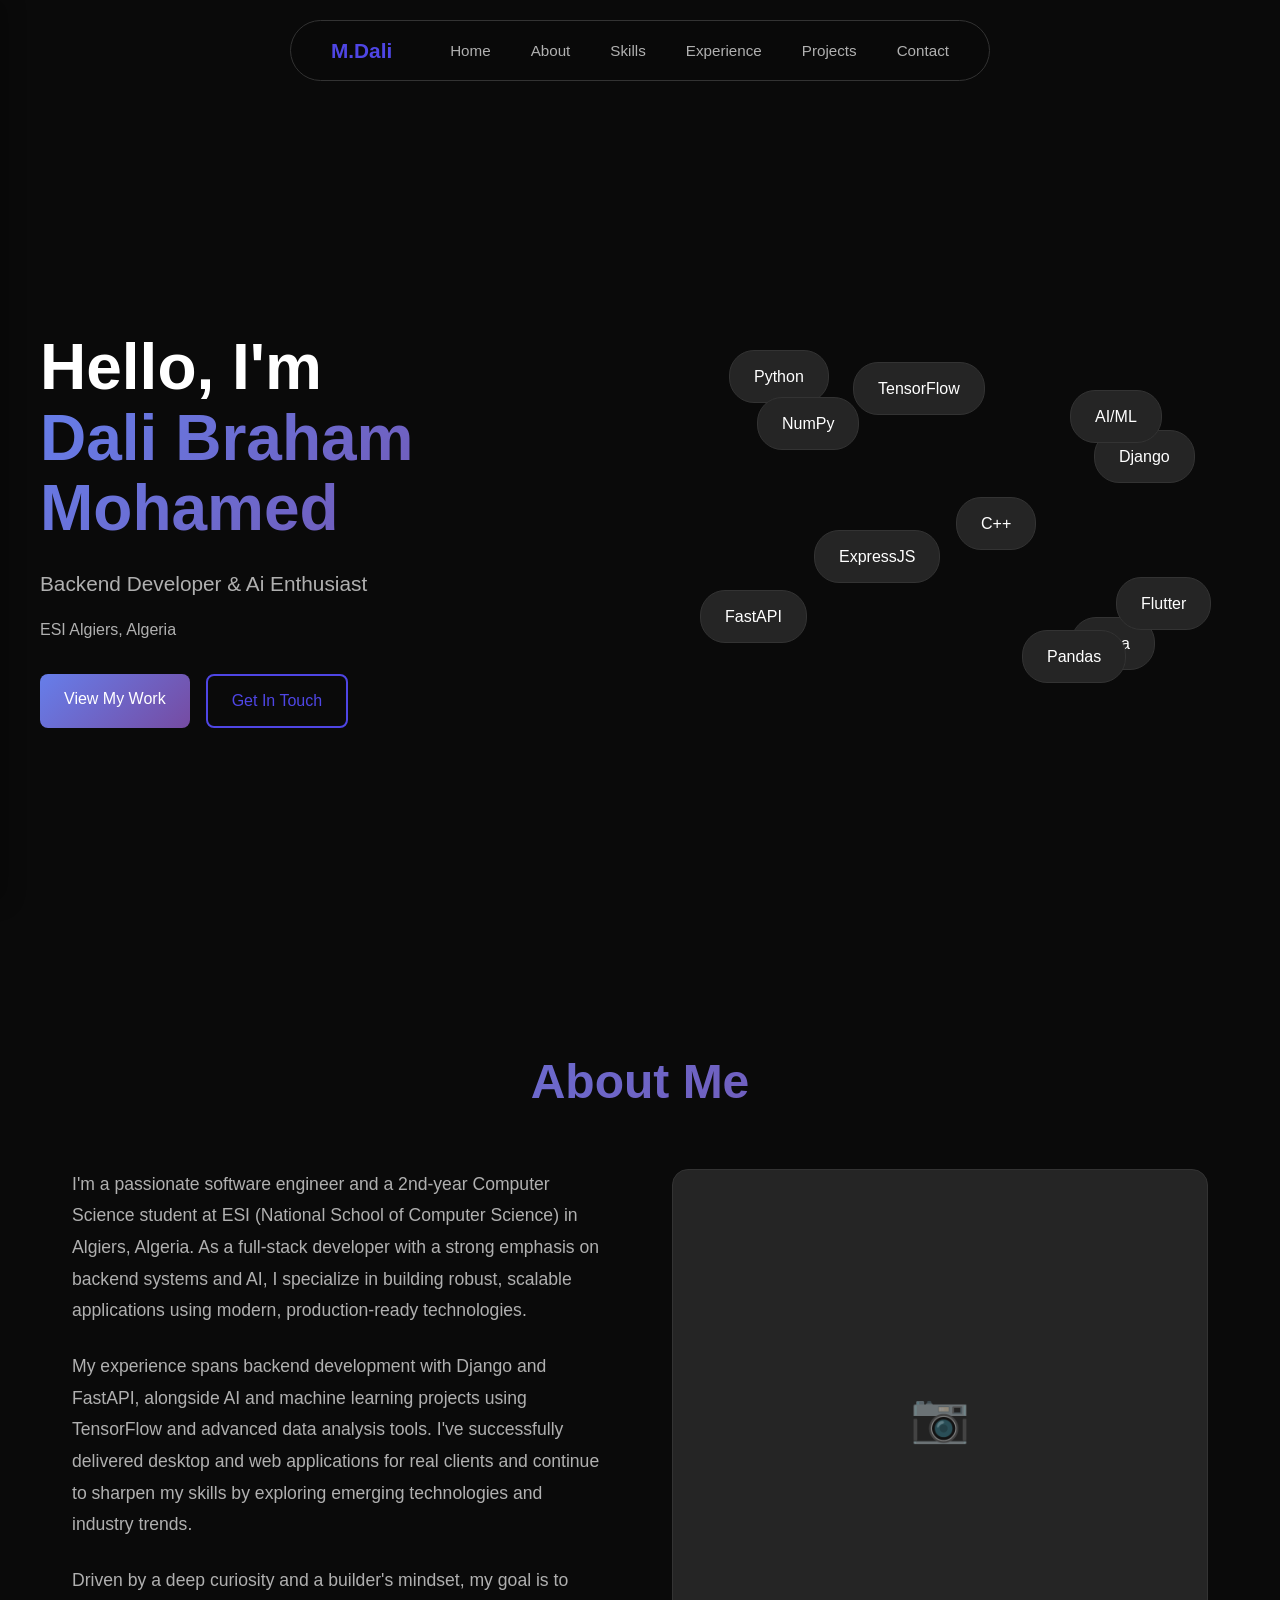
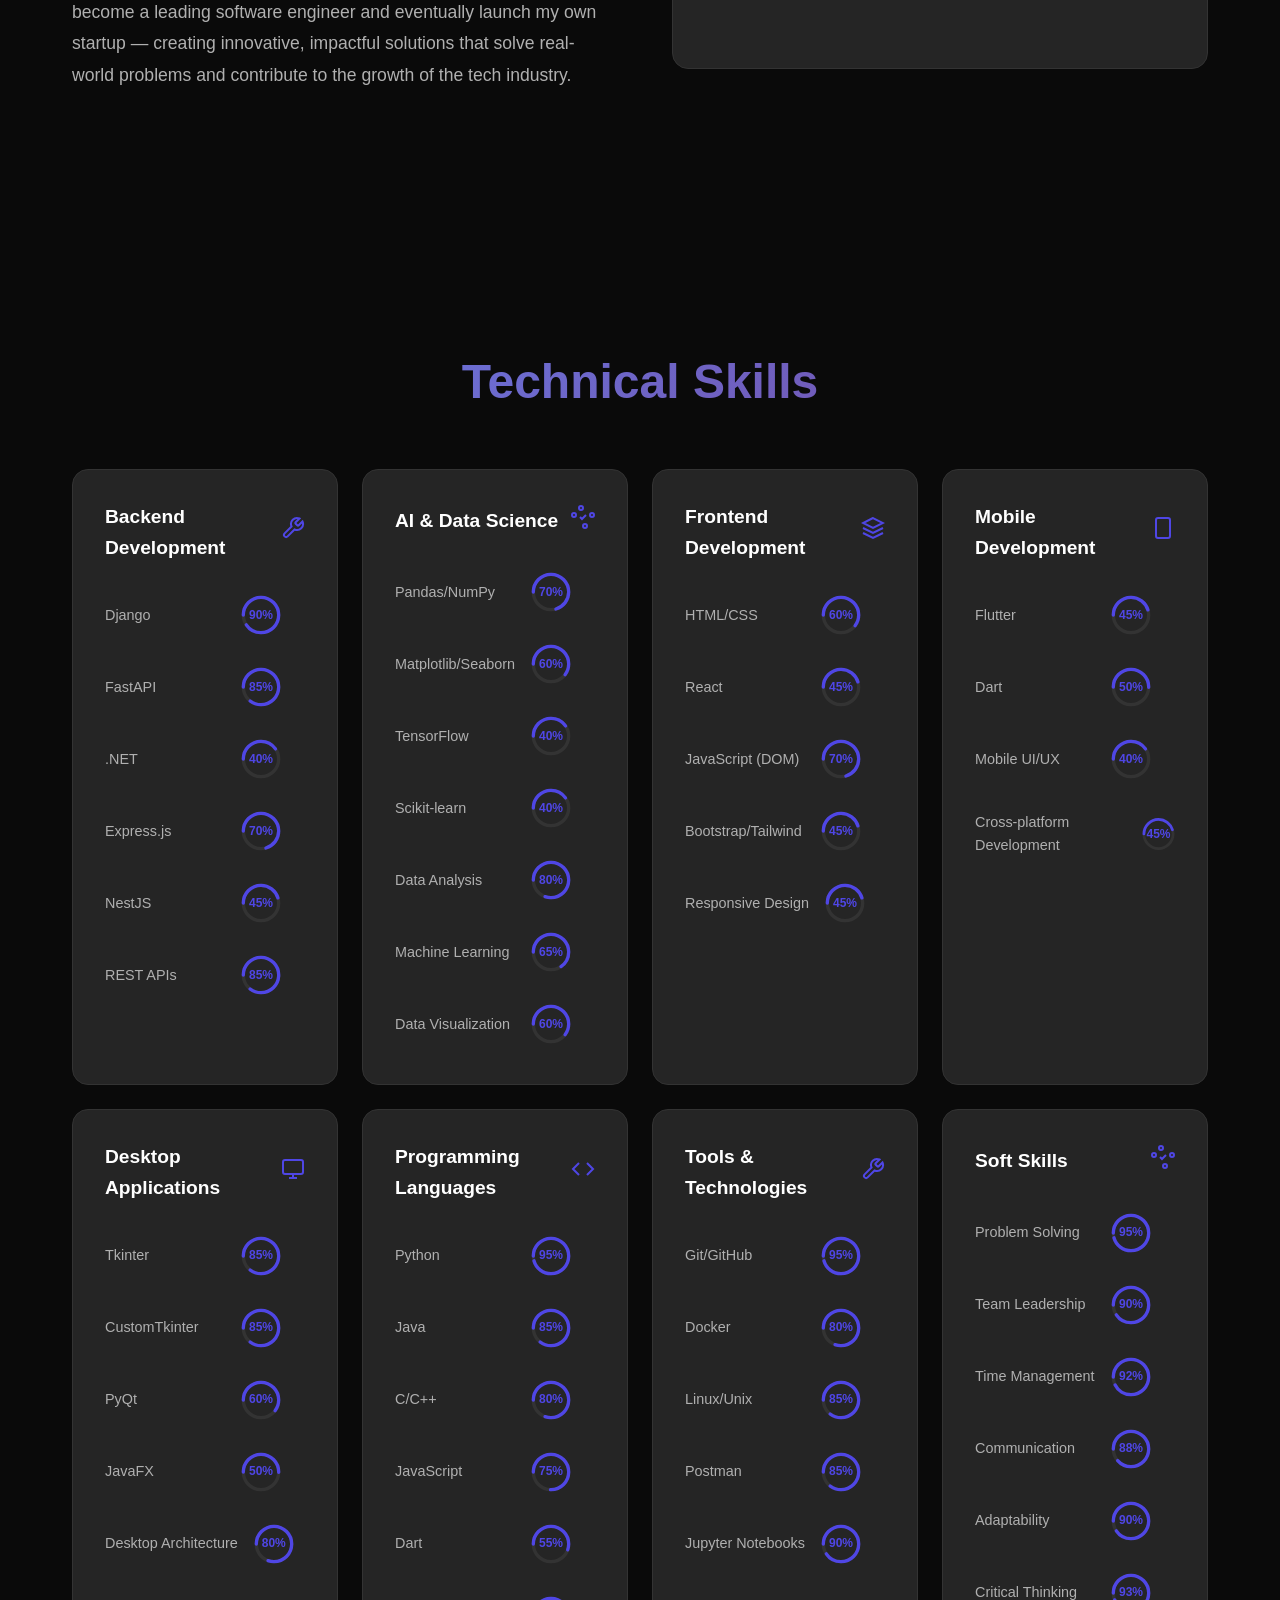
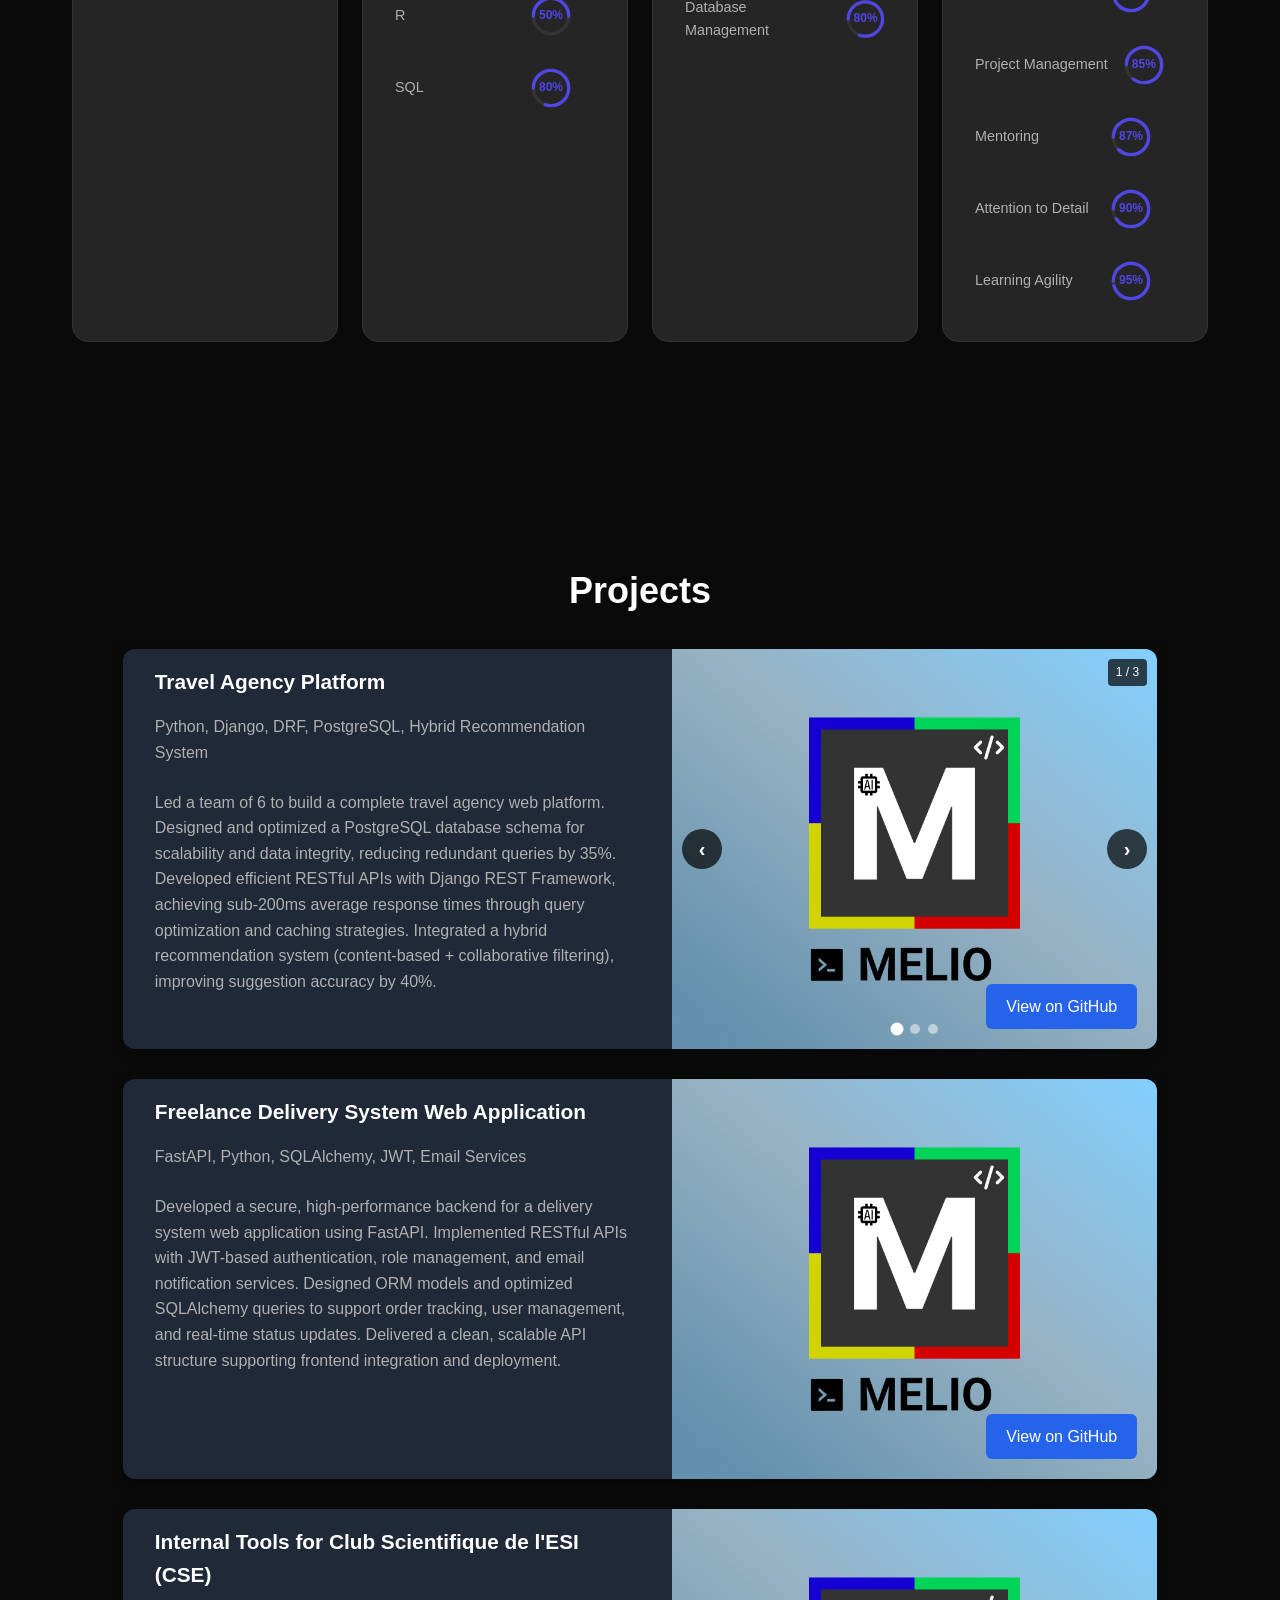
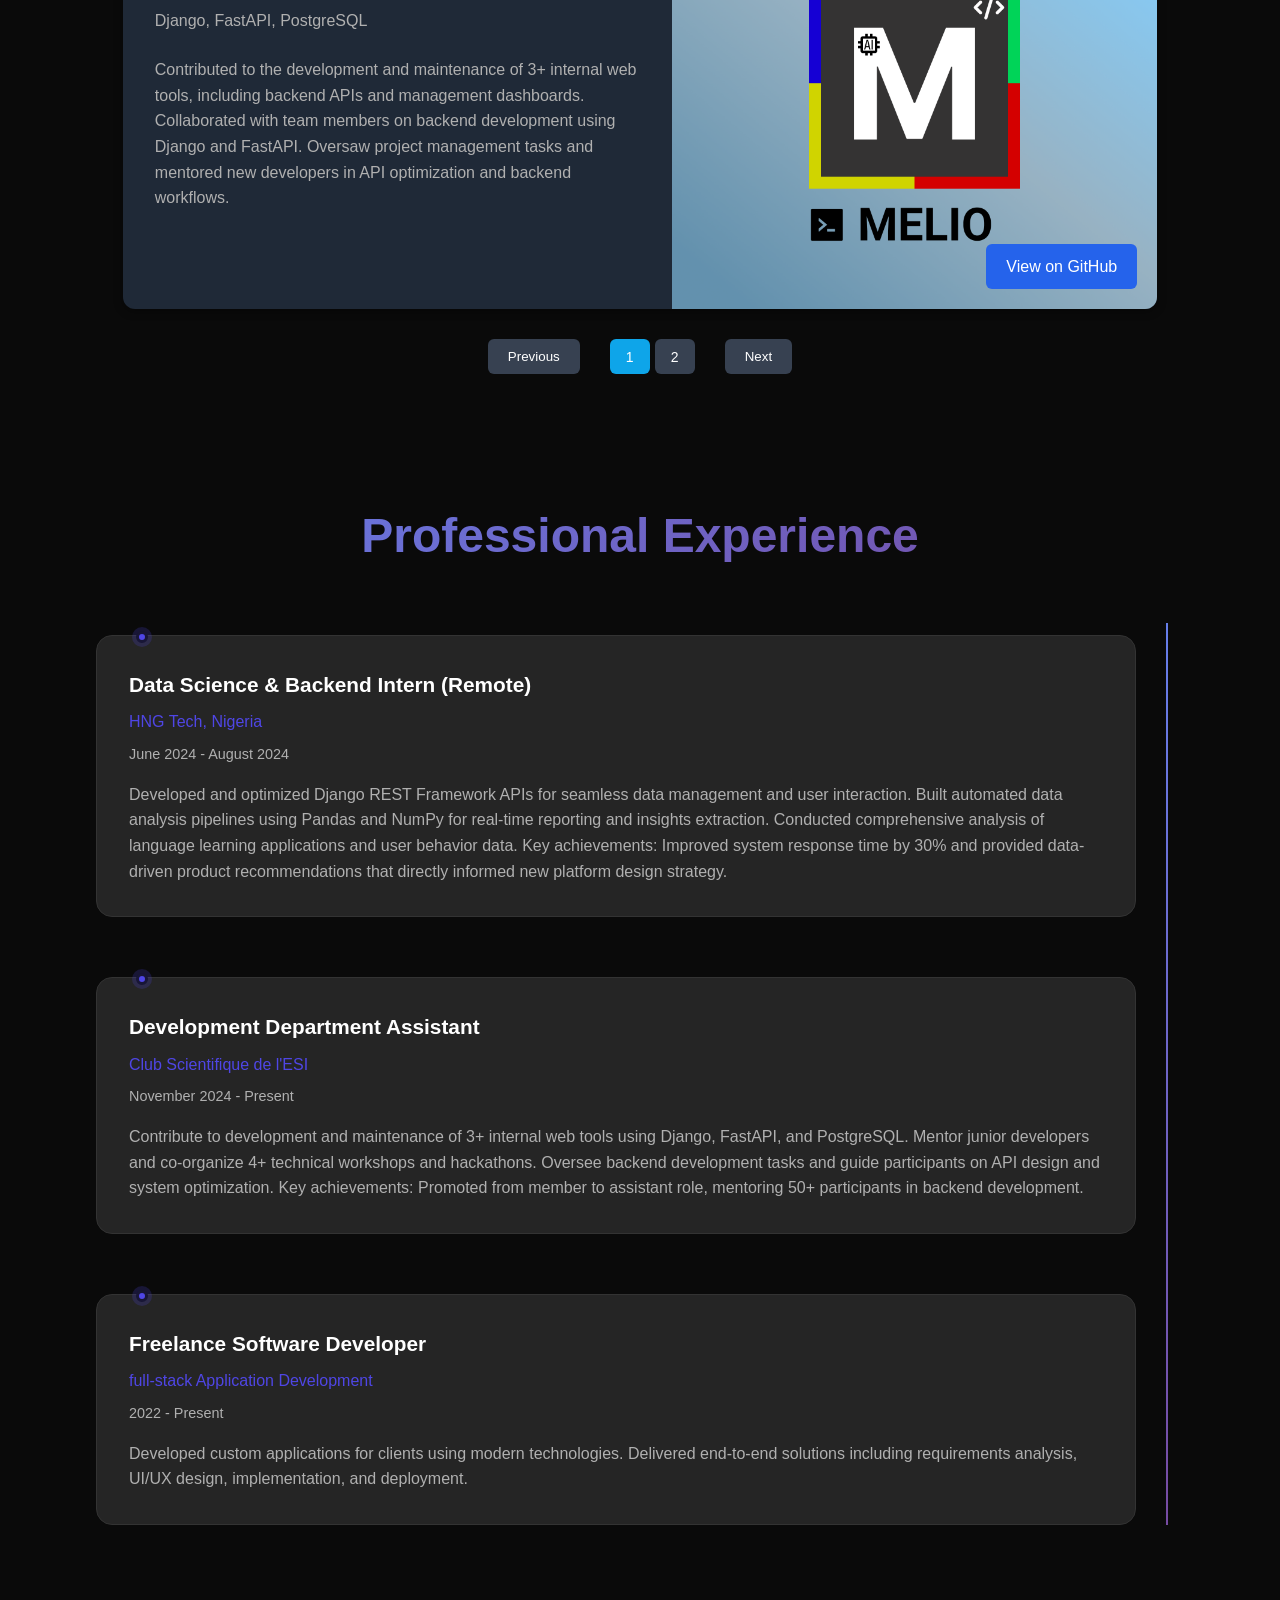
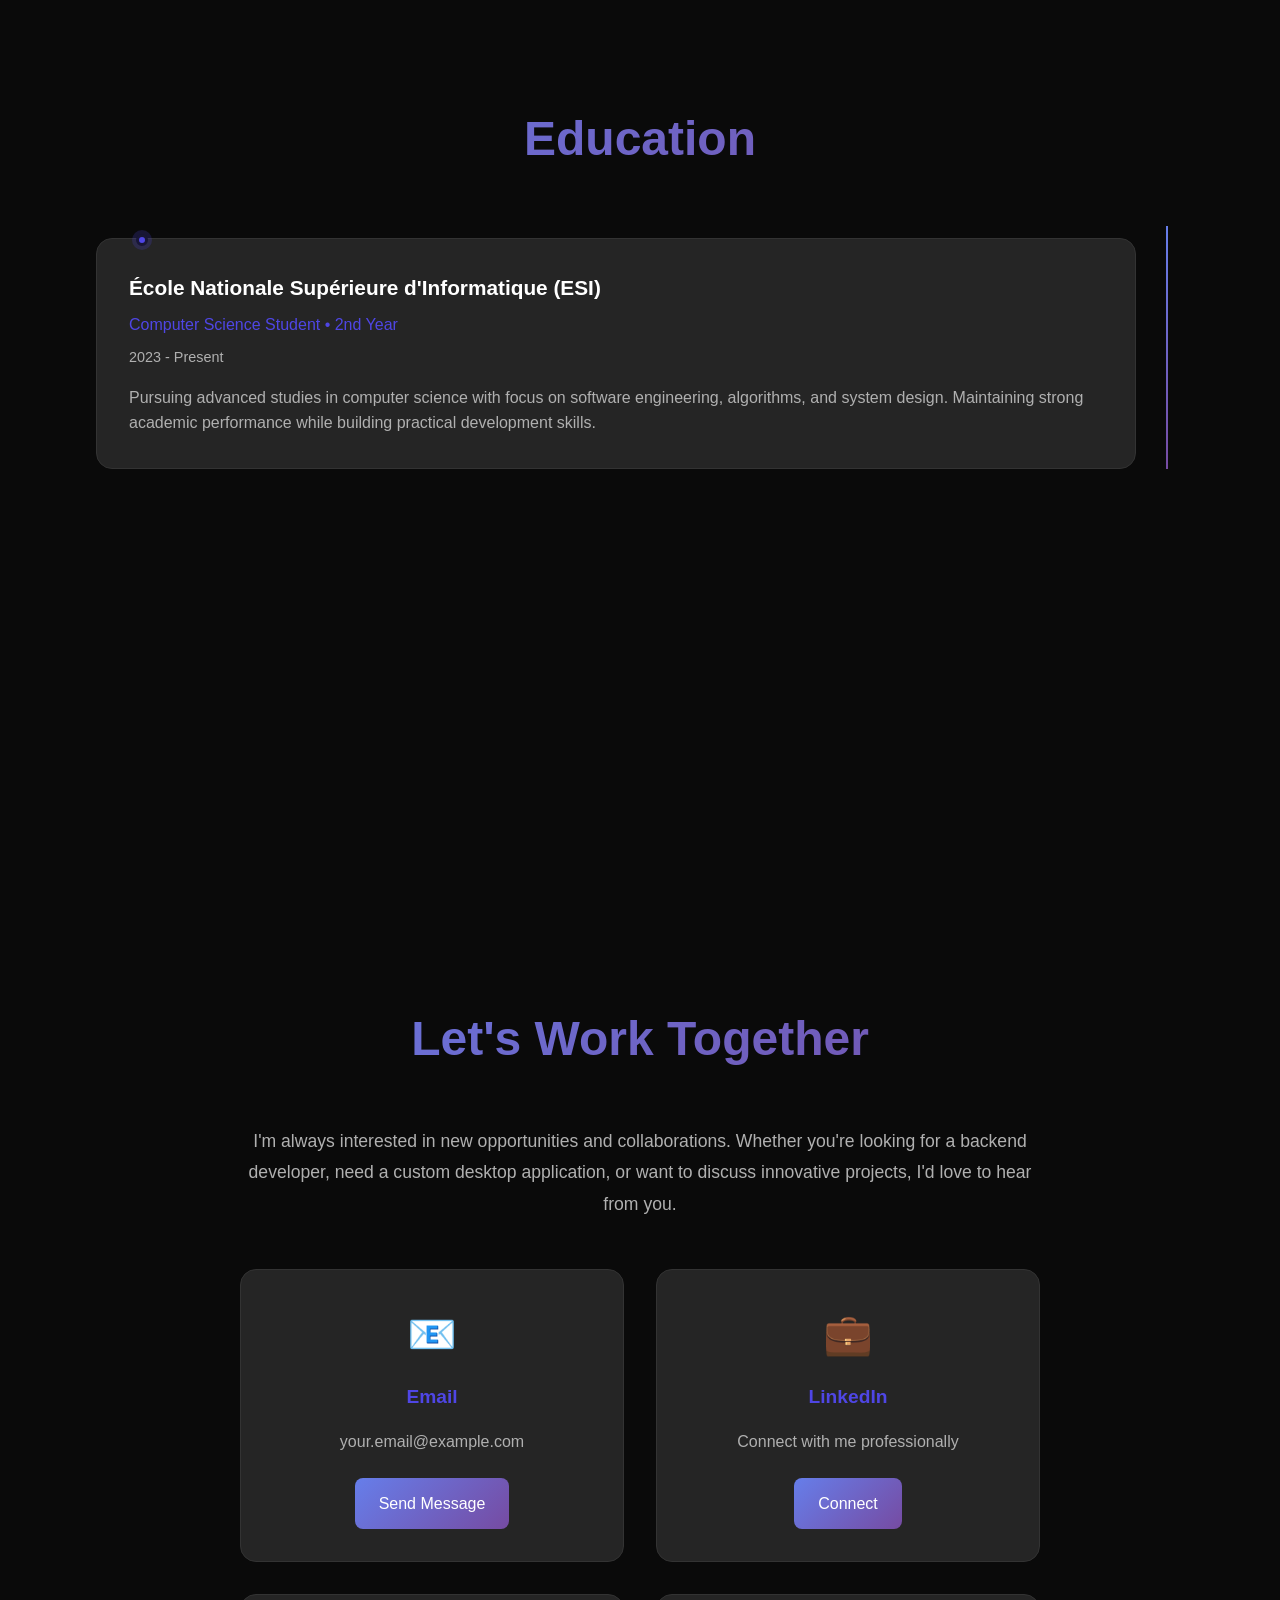
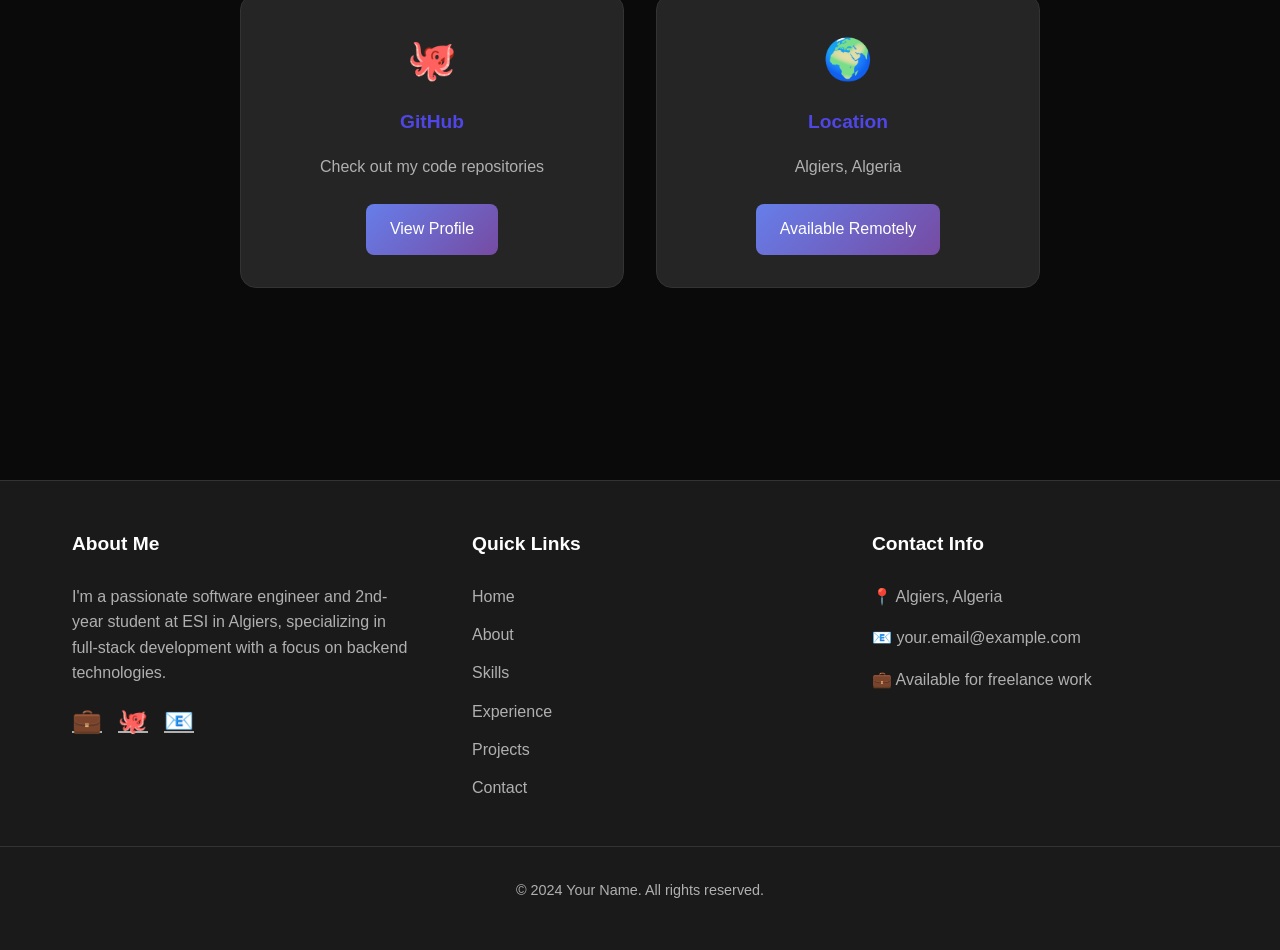
==== index.html @ 4b34293d "before final" ====
<!DOCTYPE html>
<html lang="en">
<head>
    <meta charset="UTF-8">
    <meta name="viewport" content="width=device-width, initial-scale=1.0">
    <title>Dali - Software Engineer</title>
    <link rel="stylesheet" href="styles.css">
</head>
<body>
    <!-- Sidebar -->
    <aside class="sidebar" id="sidebar">
        <div class="sidebar-content">
            <div class="sidebar-header">
                <div class="profile-img">
                    <div class="profile-placeholder">M.Dali</div>
                </div>
                <h3>Dali Braham Mohamed</h3>
                <p>Software Engineer</p>
            </div>
            
            <nav class="sidebar-nav">
                <a href="#hero" class="nav-item active" data-page="0">
                    <span class="nav-text">Home</span>
                </a>
                <a href="#about" class="nav-item" data-page="1">
                    <span class="nav-text">About</span>
                </a>
                <a href="#skills" class="nav-item" data-page="2">
                    <span class="nav-text">Skills</span>
                </a>
                <a href="#experience" class="nav-item" data-page="3">
                    <span class="nav-text">Experience</span>
                </a>
                <a href="#projects" class="nav-item" data-page="4">
                    <span class="nav-text">Projects</span>
                </a>
                <a href="#contact" class="nav-item" data-page="5">
                    <span class="nav-text">Contact</span>
                </a>
            </nav>

            <div class="sidebar-footer">
                <div class="social-links">
                    <a href="#" class="social-link">
                        <svg width="20" height="20" viewBox="0 0 24 24" fill="none" stroke="currentColor" stroke-width="2">
                            <path d="M16 8a6 6 0 0 1 6 6v7h-4v-7a2 2 0 0 0-2-2 2 2 0 0 0-2 2v7h-4v-7a6 6 0 0 1 6-6z"/>
                            <rect x="2" y="9" width="4" height="12"/>
                            <circle cx="4" cy="4" r="2"/>
                        </svg>
                    </a>
                    <a href="#" class="social-link">
                        <svg width="20" height="20" viewBox="0 0 24 24" fill="none" stroke="currentColor" stroke-width="2">
                            <path d="M9 19c-5 1.5-5-2.5-7-3m14 6v-3.87a3.37 3.37 0 0 0-.94-2.61c3.14-.35 6.44-1.54 6.44-7A5.44 5.44 0 0 0 20 4.77 5.07 5.07 0 0 0 19.91 1S18.73.65 16 2.48a13.38 13.38 0 0 0-7 0C6.27.65 5.09 1 5.09 1A5.07 5.07 0 0 0 5 4.77a5.44 5.44 0 0 0-1.5 3.78c0 5.42 3.3 6.61 6.44 7A3.37 3.37 0 0 0 9 18.13V22"/>
                        </svg>
                    </a>
                    <a href="#" class="social-link">
                        <svg width="20" height="20" viewBox="0 0 24 24" fill="none" stroke="currentColor" stroke-width="2">
                            <path d="M4 4h16c1.1 0 2 .9 2 2v12c0 1.1-.9 2-2 2H4c-1.1 0-2-.9-2-2V6c0-1.1.9-2 2-2z"/>
                            <polyline points="22,6 12,13 2,6"/>
                        </svg>
                    </a>
                </div>
            </div>
        </div>
    </aside>

    <!-- Top Navigation -->
    <header class="top-nav" id="topNav">
        <nav class="nav-container">
            <div class="nav-brand">
                <span class="brand-text">M.Dali</span>
            </div>
            <ul class="nav-links">
                <li><a href="#hero" data-page="0">Home</a></li>
                <li><a href="#about" data-page="1">About</a></li>
                <li><a href="#skills" data-page="2">Skills</a></li>
                <li><a href="#experience" data-page="3">Experience</a></li>
                <li><a href="#projects" data-page="4">Projects</a></li>
                <li><a href="#contact" data-page="5">Contact</a></li>
            </ul>
            <button class="sidebar-toggle" id="sidebarToggle">
                <span></span>
                <span></span>
                <span></span>
            </button>
        </nav>
    </header>

    <!-- Main Content -->
    <main class="main-content">
        <!-- Page 1: Hero -->
        <section id="hero" class="page active-page">
            <div class="hero-content">
                <div class="hero-text">
                    <h1 class="hero-title">
                        <span class="title-line">Hello, I'm</span>
                        <span class="title-line accent-text">Dali Braham Mohamed</span>
                    </h1>
                    <p class="hero-subtitle">Backend Developer & Ai Enthusiast</p>
                    <p class="hero-location">ESI Algiers, Algeria</p>
                    <div class="hero-buttons">
                        <a href="#projects" class="btn btn-primary" data-page="4">View My Work</a>
                        <a href="#contact" class="btn btn-outline" data-page="5">Get In Touch</a>
                    </div>
                </div>
                <div class="hero-visual">
                    <div class="floating-elements">
                        <div class="floating-element" style="--delay: 0s;">Python</div>
                        <div class="floating-element" style="--delay: 0.5s;">Django</div>
                        <div class="floating-element" style="--delay: 1s;">FastAPI</div>
                        <div class="floating-element" style="--delay: 1.5s;">AI/ML</div>
                        <div class="floating-element" style="--delay: 2s;">Java</div>
                        <div class="floating-element" style="--delay: 2.5s;">C++</div>
                        <div class="floating-element" style="--delay: 3s;">ExpressJS</div>
                        <div class="floating-element" style="--delay: 3.5s;">Pandas</div>
                        <div class="floating-element" style="--delay: 4s;">NumPy</div>
                        <div class="floating-element" style="--delay: 4.5s;">TensorFlow</div>
                        <div class="floating-element" style="--delay: 5s;">Flutter</div>
                        
                    </div>
                </div>
            </div>
        </section>

        <!-- Page 2: About -->
        <section id="about" class="page">
            <div class="page-content">
                <h2 class="page-title">About Me</h2>
                <div class="about-grid">
                    <div class="about-content">
                    <div class="about-text">
                            <p>I'm a passionate software engineer and a 2nd-year Computer Science student at ESI (National School of Computer Science) in Algiers, Algeria. As a full-stack developer with a strong emphasis on backend systems and AI, I specialize in building robust, scalable applications using modern, production-ready technologies.</p>
                            
                            <p>My experience spans backend development with Django and FastAPI, alongside AI and machine learning projects using TensorFlow and advanced data analysis tools. I've successfully delivered desktop and web applications for real clients and continue to sharpen my skills by exploring emerging technologies and industry trends.</p>
                            
                            <p>Driven by a deep curiosity and a builder's mindset, my goal is to become a leading software engineer and eventually launch my own startup — creating innovative, impactful solutions that solve real-world problems and contribute to the growth of the tech industry.</p>
                        </div>
                    </div>
                    
                    <div class="about-photo">
                        <!-- Photo will be added here -->
                    </div>
                </div>
            </div>
        </section>

        <!-- Page 3: Skills -->
        <section id="skills" class="page">
            <div class="page-content">
                <h2 class="page-title">Technical Skills</h2>
                <div class="skills-grid">
                    <!-- Backend Development -->
                    <div class="skill-card">
                        <div class="skill-card-header">
                            <h3>Backend Development</h3>
                            <div class="skill-icon">
                                <svg width="24" height="24" viewBox="0 0 24 24" fill="none" stroke="currentColor" stroke-width="2">
                                    <path d="M14.7 6.3a1 1 0 0 0 0 1.4l1.6 1.6a1 1 0 0 0 1.4 0l3.77-3.77a6 6 0 0 1-7.94 7.94l-6.91 6.91a2.12 2.12 0 0 1-3-3l6.91-6.91a6 6 0 0 1 7.94-7.94l-3.76 3.76z"/>
                                </svg>
                            </div>
                        </div>
                        <div class="skill-items">
                            <div class="skill-item">
                                <span class="skill-name">Django</span>
                                <div class="skill-circle">
                                    <svg class="skill-circle-svg" viewBox="0 0 36 36">
                                        <path class="skill-circle-bg" d="M18 2.0845 a 15.9155 15.9155 0 0 1 0 31.831 a 15.9155 15.9155 0 0 1 0 -31.831"/>
                                        <path class="skill-circle-progress" stroke-dasharray="90, 100" d="M18 2.0845 a 15.9155 15.9155 0 0 1 0 31.831 a 15.9155 15.9155 0 0 1 0 -31.831"/>
                                    </svg>
                                    <span class="skill-percentage">90%</span>
                                </div>
                            </div>
                            <div class="skill-item">
                                <span class="skill-name">FastAPI</span>
                                <div class="skill-circle">
                                    <svg class="skill-circle-svg" viewBox="0 0 36 36">
                                        <path class="skill-circle-bg" d="M18 2.0845 a 15.9155 15.9155 0 0 1 0 31.831 a 15.9155 15.9155 0 0 1 0 -31.831"/>
                                        <path class="skill-circle-progress" stroke-dasharray="85, 100" d="M18 2.0845 a 15.9155 15.9155 0 0 1 0 31.831 a 15.9155 15.9155 0 0 1 0 -31.831"/>
                                    </svg>
                                    <span class="skill-percentage">85%</span>
                                </div>
                            </div>
                            <div class="skill-item">
                                <span class="skill-name">.NET</span>
                                <div class="skill-circle">
                                    <svg class="skill-circle-svg" viewBox="0 0 36 36">
                                        <path class="skill-circle-bg" d="M18 2.0845 a 15.9155 15.9155 0 0 1 0 31.831 a 15.9155 15.9155 0 0 1 0 -31.831"/>
                                        <path class="skill-circle-progress" stroke-dasharray="40, 100" d="M18 2.0845 a 15.9155 15.9155 0 0 1 0 31.831 a 15.9155 15.9155 0 0 1 0 -31.831"/>
                                    </svg>
                                    <span class="skill-percentage">40%</span>
                                </div>
                            </div>
                            <div class="skill-item">
                                <span class="skill-name">Express.js</span>
                                <div class="skill-circle">
                                    <svg class="skill-circle-svg" viewBox="0 0 36 36">
                                        <path class="skill-circle-bg" d="M18 2.0845 a 15.9155 15.9155 0 0 1 0 31.831 a 15.9155 15.9155 0 0 1 0 -31.831"/>
                                        <path class="skill-circle-progress" stroke-dasharray="70, 100" d="M18 2.0845 a 15.9155 15.9155 0 0 1 0 31.831 a 15.9155 15.9155 0 0 1 0 -31.831"/>
                                    </svg>
                                    <span class="skill-percentage">70%</span>
                                </div>
                            </div>
                            <div class="skill-item">
                                <span class="skill-name">NestJS</span>
                                <div class="skill-circle">
                                    <svg class="skill-circle-svg" viewBox="0 0 36 36">
                                        <path class="skill-circle-bg" d="M18 2.0845 a 15.9155 15.9155 0 0 1 0 31.831 a 15.9155 15.9155 0 0 1 0 -31.831"/>
                                        <path class="skill-circle-progress" stroke-dasharray="45, 100" d="M18 2.0845 a 15.9155 15.9155 0 0 1 0 31.831 a 15.9155 15.9155 0 0 1 0 -31.831"/>
                                    </svg>
                                    <span class="skill-percentage">45%</span>
                                </div>
                            </div>
                            <div class="skill-item">
                                <span class="skill-name">REST APIs</span>
                                <div class="skill-circle">
                                    <svg class="skill-circle-svg" viewBox="0 0 36 36">
                                        <path class="skill-circle-bg" d="M18 2.0845 a 15.9155 15.9155 0 0 1 0 31.831 a 15.9155 15.9155 0 0 1 0 -31.831"/>
                                        <path class="skill-circle-progress" stroke-dasharray="85, 100" d="M18 2.0845 a 15.9155 15.9155 0 0 1 0 31.831 a 15.9155 15.9155 0 0 1 0 -31.831"/>
                                    </svg>
                                    <span class="skill-percentage">85%</span>
                                </div>
                            </div>
                        </div>
                    </div>

                    <!-- AI & Data Science -->
                    <div class="skill-card">
                        <div class="skill-card-header">
                            <h3>AI & Data Science</h3>
                            <div class="skill-icon">
                                <svg width="24" height="24" viewBox="0 0 24 24" fill="none" stroke="currentColor" stroke-width="2">
                                    <path d="M9 12l2 2 4-4"/>
                                    <path d="M21 12c-1 0-2-1-2-2s1-2 2-2 2 1 2 2-1 2-2 2z"/>
                                    <path d="M3 12c1 0 2-1 2-2s-1-2-2-2-2 1-2 2 1 2 2 2z"/>
                                    <path d="M12 3c0 1-1 2-2 2s-2-1-2-2 1-2 2-2 2 1 2 2z"/>
                                    <path d="M12 21c0-1 1-2 2-2s2 1 2 2-1 2-2 2-2-1-2-2z"/>
                                </svg>
                            </div>
                        </div>
                        <div class="skill-items">
                            <div class="skill-item">
                                <span class="skill-name">Pandas/NumPy</span>
                                <div class="skill-circle">
                                    <svg class="skill-circle-svg" viewBox="0 0 36 36">
                                        <path class="skill-circle-bg" d="M18 2.0845 a 15.9155 15.9155 0 0 1 0 31.831 a 15.9155 15.9155 0 0 1 0 -31.831"/>
                                        <path class="skill-circle-progress" stroke-dasharray="70, 100" d="M18 2.0845 a 15.9155 15.9155 0 0 1 0 31.831 a 15.9155 15.9155 0 0 1 0 -31.831"/>
                                    </svg>
                                    <span class="skill-percentage">70%</span>
                                </div>
                            </div>
                            <div class="skill-item">
                                <span class="skill-name">Matplotlib/Seaborn</span>
                                <div class="skill-circle">
                                    <svg class="skill-circle-svg" viewBox="0 0 36 36">
                                        <path class="skill-circle-bg" d="M18 2.0845 a 15.9155 15.9155 0 0 1 0 31.831 a 15.9155 15.9155 0 0 1 0 -31.831"/>
                                        <path class="skill-circle-progress" stroke-dasharray="60, 100" d="M18 2.0845 a 15.9155 15.9155 0 0 1 0 31.831 a 15.9155 15.9155 0 0 1 0 -31.831"/>
                                    </svg>
                                    <span class="skill-percentage">60%</span>
                                </div>
                            </div>
                            <div class="skill-item">
                                <span class="skill-name">TensorFlow</span>
                                <div class="skill-circle">
                                    <svg class="skill-circle-svg" viewBox="0 0 36 36">
                                        <path class="skill-circle-bg" d="M18 2.0845 a 15.9155 15.9155 0 0 1 0 31.831 a 15.9155 15.9155 0 0 1 0 -31.831"/>
                                        <path class="skill-circle-progress" stroke-dasharray="40, 100" d="M18 2.0845 a 15.9155 15.9155 0 0 1 0 31.831 a 15.9155 15.9155 0 0 1 0 -31.831"/>
                                    </svg>
                                    <span class="skill-percentage">40%</span>
                                </div>
                            </div>
                            <div class="skill-item">
                                <span class="skill-name">Scikit-learn</span>
                                <div class="skill-circle">
                                    <svg class="skill-circle-svg" viewBox="0 0 36 36">
                                        <path class="skill-circle-bg" d="M18 2.0845 a 15.9155 15.9155 0 0 1 0 31.831 a 15.9155 15.9155 0 0 1 0 -31.831"/>
                                        <path class="skill-circle-progress" stroke-dasharray="40, 100" d="M18 2.0845 a 15.9155 15.9155 0 0 1 0 31.831 a 15.9155 15.9155 0 0 1 0 -31.831"/>
                                    </svg>
                                    <span class="skill-percentage">40%</span>
                                </div>
                            </div>
                            <div class="skill-item">
                                <span class="skill-name">Data Analysis</span>
                                <div class="skill-circle">
                                    <svg class="skill-circle-svg" viewBox="0 0 36 36">
                                        <path class="skill-circle-bg" d="M18 2.0845 a 15.9155 15.9155 0 0 1 0 31.831 a 15.9155 15.9155 0 0 1 0 -31.831"/>
                                        <path class="skill-circle-progress" stroke-dasharray="80, 100" d="M18 2.0845 a 15.9155 15.9155 0 0 1 0 31.831 a 15.9155 15.9155 0 0 1 0 -31.831"/>
                                    </svg>
                                    <span class="skill-percentage">80%</span>
                                </div>
                            </div>
                            <div class="skill-item">
                                <span class="skill-name">Machine Learning</span>
                                <div class="skill-circle">
                                    <svg class="skill-circle-svg" viewBox="0 0 36 36">
                                        <path class="skill-circle-bg" d="M18 2.0845 a 15.9155 15.9155 0 0 1 0 31.831 a 15.9155 15.9155 0 0 1 0 -31.831"/>
                                        <path class="skill-circle-progress" stroke-dasharray="65, 100" d="M18 2.0845 a 15.9155 15.9155 0 0 1 0 31.831 a 15.9155 15.9155 0 0 1 0 -31.831"/>
                                    </svg>
                                    <span class="skill-percentage">65%</span>
                                </div>
                            </div>
                            <div class="skill-item">
                                <span class="skill-name">Data Visualization</span>
                                <div class="skill-circle">
                                    <svg class="skill-circle-svg" viewBox="0 0 36 36">
                                        <path class="skill-circle-bg" d="M18 2.0845 a 15.9155 15.9155 0 0 1 0 31.831 a 15.9155 15.9155 0 0 1 0 -31.831"/>
                                        <path class="skill-circle-progress" stroke-dasharray="60, 100" d="M18 2.0845 a 15.9155 15.9155 0 0 1 0 31.831 a 15.9155 15.9155 0 0 1 0 -31.831"/>
                                    </svg>
                                    <span class="skill-percentage">60%</span>
                                </div>
                            </div>
                        </div>
                    </div>
                    
                    <!-- Frontend Development -->
                    <div class="skill-card">
                        <div class="skill-card-header">
                            <h3>Frontend Development</h3>
                            <div class="skill-icon">
                                <svg width="24" height="24" viewBox="0 0 24 24" fill="none" stroke="currentColor" stroke-width="2">
                                    <path d="M12 2L2 7l10 5 10-5-10-5zM2 17l10 5 10-5M2 12l10 5 10-5"/>
                                </svg>
                            </div>
                        </div>
                        <div class="skill-items">
                            <div class="skill-item">
                                <span class="skill-name">HTML/CSS</span>
                                <div class="skill-circle">
                                    <svg class="skill-circle-svg" viewBox="0 0 36 36">
                                        <path class="skill-circle-bg" d="M18 2.0845 a 15.9155 15.9155 0 0 1 0 31.831 a 15.9155 15.9155 0 0 1 0 -31.831"/>
                                        <path class="skill-circle-progress" stroke-dasharray="60, 100" d="M18 2.0845 a 15.9155 15.9155 0 0 1 0 31.831 a 15.9155 15.9155 0 0 1 0 -31.831"/>
                                    </svg>
                                    <span class="skill-percentage">60%</span>
                                </div>
                            </div>
                            <div class="skill-item">
                                <span class="skill-name">React</span>
                                <div class="skill-circle">
                                    <svg class="skill-circle-svg" viewBox="0 0 36 36">
                                        <path class="skill-circle-bg" d="M18 2.0845 a 15.9155 15.9155 0 0 1 0 31.831 a 15.9155 15.9155 0 0 1 0 -31.831"/>
                                        <path class="skill-circle-progress" stroke-dasharray="45, 100" d="M18 2.0845 a 15.9155 15.9155 0 0 1 0 31.831 a 15.9155 15.9155 0 0 1 0 -31.831"/>
                                    </svg>
                                    <span class="skill-percentage">45%</span>
                                </div>
                            </div>
                            <div class="skill-item">
                                <span class="skill-name">JavaScript (DOM)</span>
                                <div class="skill-circle">
                                    <svg class="skill-circle-svg" viewBox="0 0 36 36">
                                        <path class="skill-circle-bg" d="M18 2.0845 a 15.9155 15.9155 0 0 1 0 31.831 a 15.9155 15.9155 0 0 1 0 -31.831"/>
                                        <path class="skill-circle-progress" stroke-dasharray="70, 100" d="M18 2.0845 a 15.9155 15.9155 0 0 1 0 31.831 a 15.9155 15.9155 0 0 1 0 -31.831"/>
                                    </svg>
                                    <span class="skill-percentage">70%</span>
                                </div>
                            </div>
                            <div class="skill-item">
                                <span class="skill-name">Bootstrap/Tailwind</span>
                                <div class="skill-circle">
                                    <svg class="skill-circle-svg" viewBox="0 0 36 36">
                                        <path class="skill-circle-bg" d="M18 2.0845 a 15.9155 15.9155 0 0 1 0 31.831 a 15.9155 15.9155 0 0 1 0 -31.831"/>
                                        <path class="skill-circle-progress" stroke-dasharray="45, 100" d="M18 2.0845 a 15.9155 15.9155 0 0 1 0 31.831 a 15.9155 15.9155 0 0 1 0 -31.831"/>
                                    </svg>
                                    <span class="skill-percentage">45%</span>
                                </div>
                            </div>
                            <div class="skill-item">
                                <span class="skill-name">Responsive Design</span>
                                <div class="skill-circle">
                                    <svg class="skill-circle-svg" viewBox="0 0 36 36">
                                        <path class="skill-circle-bg" d="M18 2.0845 a 15.9155 15.9155 0 0 1 0 31.831 a 15.9155 15.9155 0 0 1 0 -31.831"/>
                                        <path class="skill-circle-progress" stroke-dasharray="45, 100" d="M18 2.0845 a 15.9155 15.9155 0 0 1 0 31.831 a 15.9155 15.9155 0 0 1 0 -31.831"/>
                                    </svg>
                                    <span class="skill-percentage">45%</span>
                                </div>
                        </div>
                        </div>
                    </div>
                    
                    <!-- Mobile Development -->
                    <div class="skill-card">
                        <div class="skill-card-header">
                            <h3>Mobile Development</h3>
                            <div class="skill-icon">
                                <svg width="24" height="24" viewBox="0 0 24 24" fill="none" stroke="currentColor" stroke-width="2">
                                    <rect x="5" y="2" width="14" height="20" rx="2" ry="2"/>
                                    <line x1="12" y1="18" x2="12.01" y2="18"/>
                                </svg>
                            </div>
                        </div>
                        <div class="skill-items">
                            <div class="skill-item">
                                <span class="skill-name">Flutter</span>
                                <div class="skill-circle">
                                    <svg class="skill-circle-svg" viewBox="0 0 36 36">
                                        <path class="skill-circle-bg" d="M18 2.0845 a 15.9155 15.9155 0 0 1 0 31.831 a 15.9155 15.9155 0 0 1 0 -31.831"/>
                                        <path class="skill-circle-progress" stroke-dasharray="45, 100" d="M18 2.0845 a 15.9155 15.9155 0 0 1 0 31.831 a 15.9155 15.9155 0 0 1 0 -31.831"/>
                                    </svg>
                                    <span class="skill-percentage">45%</span>
                                </div>
                            </div>
                            <div class="skill-item">
                                <span class="skill-name">Dart</span>
                                <div class="skill-circle">
                                    <svg class="skill-circle-svg" viewBox="0 0 36 36">
                                        <path class="skill-circle-bg" d="M18 2.0845 a 15.9155 15.9155 0 0 1 0 31.831 a 15.9155 15.9155 0 0 1 0 -31.831"/>
                                        <path class="skill-circle-progress" stroke-dasharray="50, 100" d="M18 2.0845 a 15.9155 15.9155 0 0 1 0 31.831 a 15.9155 15.9155 0 0 1 0 -31.831"/>
                                    </svg>
                                    <span class="skill-percentage">50%</span>
                                </div>
                            </div>
                            <div class="skill-item">
                                <span class="skill-name">Mobile UI/UX</span>
                                <div class="skill-circle">
                                    <svg class="skill-circle-svg" viewBox="0 0 36 36">
                                        <path class="skill-circle-bg" d="M18 2.0845 a 15.9155 15.9155 0 0 1 0 31.831 a 15.9155 15.9155 0 0 1 0 -31.831"/>
                                        <path class="skill-circle-progress" stroke-dasharray="40, 100" d="M18 2.0845 a 15.9155 15.9155 0 0 1 0 31.831 a 15.9155 15.9155 0 0 1 0 -31.831"/>
                                    </svg>
                                    <span class="skill-percentage">40%</span>
                                </div>
                            </div>
                            <div class="skill-item">
                                <span class="skill-name">Cross-platform Development</span>
                                <div class="skill-circle">
                                    <svg class="skill-circle-svg" viewBox="0 0 36 36">
                                        <path class="skill-circle-bg" d="M18 2.0845 a 15.9155 15.9155 0 0 1 0 31.831 a 15.9155 15.9155 0 0 1 0 -31.831"/>
                                        <path class="skill-circle-progress" stroke-dasharray="45, 100" d="M18 2.0845 a 15.9155 15.9155 0 0 1 0 31.831 a 15.9155 15.9155 0 0 1 0 -31.831"/>
                                    </svg>
                                    <span class="skill-percentage">45%</span>
                                </div>
                        </div>
                        </div>
                    </div>
                    
                    <!-- Desktop Applications -->
                    <div class="skill-card">
                        <div class="skill-card-header">
                            <h3>Desktop Applications</h3>
                            <div class="skill-icon">
                                <svg width="24" height="24" viewBox="0 0 24 24" fill="none" stroke="currentColor" stroke-width="2">
                                    <rect x="2" y="3" width="20" height="14" rx="2" ry="2"/>
                                    <line x1="8" y1="21" x2="16" y2="21"/>
                                    <line x1="12" y1="17" x2="12" y2="21"/>
                                </svg>
                            </div>
                        </div>
                        <div class="skill-items">
                            <div class="skill-item">
                                <span class="skill-name">Tkinter</span>
                                <div class="skill-circle">
                                    <svg class="skill-circle-svg" viewBox="0 0 36 36">
                                        <path class="skill-circle-bg" d="M18 2.0845 a 15.9155 15.9155 0 0 1 0 31.831 a 15.9155 15.9155 0 0 1 0 -31.831"/>
                                        <path class="skill-circle-progress" stroke-dasharray="85, 100" d="M18 2.0845 a 15.9155 15.9155 0 0 1 0 31.831 a 15.9155 15.9155 0 0 1 0 -31.831"/>
                                    </svg>
                                    <span class="skill-percentage">85%</span>
                                </div>
                            </div>
                            <div class="skill-item">
                                <span class="skill-name">CustomTkinter</span>
                                <div class="skill-circle">
                                    <svg class="skill-circle-svg" viewBox="0 0 36 36">
                                        <path class="skill-circle-bg" d="M18 2.0845 a 15.9155 15.9155 0 0 1 0 31.831 a 15.9155 15.9155 0 0 1 0 -31.831"/>
                                        <path class="skill-circle-progress" stroke-dasharray="85, 100" d="M18 2.0845 a 15.9155 15.9155 0 0 1 0 31.831 a 15.9155 15.9155 0 0 1 0 -31.831"/>
                                    </svg>
                                    <span class="skill-percentage">85%</span>
                                </div>
                            </div>
                            <div class="skill-item">
                                <span class="skill-name">PyQt</span>
                                <div class="skill-circle">
                                    <svg class="skill-circle-svg" viewBox="0 0 36 36">
                                        <path class="skill-circle-bg" d="M18 2.0845 a 15.9155 15.9155 0 0 1 0 31.831 a 15.9155 15.9155 0 0 1 0 -31.831"/>
                                        <path class="skill-circle-progress" stroke-dasharray="60, 100" d="M18 2.0845 a 15.9155 15.9155 0 0 1 0 31.831 a 15.9155 15.9155 0 0 1 0 -31.831"/>
                                    </svg>
                                    <span class="skill-percentage">60%</span>
                                </div>
                            </div>
                            <div class="skill-item">
                                <span class="skill-name">JavaFX</span>
                                <div class="skill-circle">
                                    <svg class="skill-circle-svg" viewBox="0 0 36 36">
                                        <path class="skill-circle-bg" d="M18 2.0845 a 15.9155 15.9155 0 0 1 0 31.831 a 15.9155 15.9155 0 0 1 0 -31.831"/>
                                        <path class="skill-circle-progress" stroke-dasharray="50, 100" d="M18 2.0845 a 15.9155 15.9155 0 0 1 0 31.831 a 15.9155 15.9155 0 0 1 0 -31.831"/>
                                    </svg>
                                    <span class="skill-percentage">50%</span>
                                </div>
                            </div>
                            <div class="skill-item">
                                <span class="skill-name">Desktop Architecture</span>
                                <div class="skill-circle">
                                    <svg class="skill-circle-svg" viewBox="0 0 36 36">
                                        <path class="skill-circle-bg" d="M18 2.0845 a 15.9155 15.9155 0 0 1 0 31.831 a 15.9155 15.9155 0 0 1 0 -31.831"/>
                                        <path class="skill-circle-progress" stroke-dasharray="80, 100" d="M18 2.0845 a 15.9155 15.9155 0 0 1 0 31.831 a 15.9155 15.9155 0 0 1 0 -31.831"/>
                                    </svg>
                                    <span class="skill-percentage">80%</span>
                                </div>
                        </div>
                        </div>
                    </div>

                    <!-- Programming Languages -->
                    <div class="skill-card">
                        <div class="skill-card-header">
                            <h3>Programming Languages</h3>
                            <div class="skill-icon">
                                <svg width="24" height="24" viewBox="0 0 24 24" fill="none" stroke="currentColor" stroke-width="2">
                                    <polyline points="16,18 22,12 16,6"/>
                                    <polyline points="8,6 2,12 8,18"/>
                                </svg>
                            </div>
                        </div>
                        <div class="skill-items">
                            <div class="skill-item">
                                <span class="skill-name">Python</span>
                                <div class="skill-circle">
                                    <svg class="skill-circle-svg" viewBox="0 0 36 36">
                                        <path class="skill-circle-bg" d="M18 2.0845 a 15.9155 15.9155 0 0 1 0 31.831 a 15.9155 15.9155 0 0 1 0 -31.831"/>
                                        <path class="skill-circle-progress" stroke-dasharray="95, 100" d="M18 2.0845 a 15.9155 15.9155 0 0 1 0 31.831 a 15.9155 15.9155 0 0 1 0 -31.831"/>
                                    </svg>
                                    <span class="skill-percentage">95%</span>
                                </div>
                            </div>
                            <div class="skill-item">
                                <span class="skill-name">Java</span>
                                <div class="skill-circle">
                                    <svg class="skill-circle-svg" viewBox="0 0 36 36">
                                        <path class="skill-circle-bg" d="M18 2.0845 a 15.9155 15.9155 0 0 1 0 31.831 a 15.9155 15.9155 0 0 1 0 -31.831"/>
                                        <path class="skill-circle-progress" stroke-dasharray="85, 100" d="M18 2.0845 a 15.9155 15.9155 0 0 1 0 31.831 a 15.9155 15.9155 0 0 1 0 -31.831"/>
                                    </svg>
                                    <span class="skill-percentage">85%</span>
                                </div>
                            </div>
                            <div class="skill-item">
                                <span class="skill-name">C/C++</span>
                                <div class="skill-circle">
                                    <svg class="skill-circle-svg" viewBox="0 0 36 36">
                                        <path class="skill-circle-bg" d="M18 2.0845 a 15.9155 15.9155 0 0 1 0 31.831 a 15.9155 15.9155 0 0 1 0 -31.831"/>
                                        <path class="skill-circle-progress" stroke-dasharray="80, 100" d="M18 2.0845 a 15.9155 15.9155 0 0 1 0 31.831 a 15.9155 15.9155 0 0 1 0 -31.831"/>
                                    </svg>
                                    <span class="skill-percentage">80%</span>
                                </div>
                            </div>
                            <div class="skill-item">
                                <span class="skill-name">JavaScript</span>
                                <div class="skill-circle">
                                    <svg class="skill-circle-svg" viewBox="0 0 36 36">
                                        <path class="skill-circle-bg" d="M18 2.0845 a 15.9155 15.9155 0 0 1 0 31.831 a 15.9155 15.9155 0 0 1 0 -31.831"/>
                                        <path class="skill-circle-progress" stroke-dasharray="75, 100" d="M18 2.0845 a 15.9155 15.9155 0 0 1 0 31.831 a 15.9155 15.9155 0 0 1 0 -31.831"/>
                                    </svg>
                                    <span class="skill-percentage">75%</span>
                                </div>
                            </div>
                            <div class="skill-item">
                                <span class="skill-name">Dart</span>
                                <div class="skill-circle">
                                    <svg class="skill-circle-svg" viewBox="0 0 36 36">
                                        <path class="skill-circle-bg" d="M18 2.0845 a 15.9155 15.9155 0 0 1 0 31.831 a 15.9155 15.9155 0 0 1 0 -31.831"/>
                                        <path class="skill-circle-progress" stroke-dasharray="55, 100" d="M18 2.0845 a 15.9155 15.9155 0 0 1 0 31.831 a 15.9155 15.9155 0 0 1 0 -31.831"/>
                                    </svg>
                                    <span class="skill-percentage">55%</span>
                                </div>
                            </div>
                            <div class="skill-item">
                                <span class="skill-name">R</span>
                                <div class="skill-circle">
                                    <svg class="skill-circle-svg" viewBox="0 0 36 36">
                                        <path class="skill-circle-bg" d="M18 2.0845 a 15.9155 15.9155 0 0 1 0 31.831 a 15.9155 15.9155 0 0 1 0 -31.831"/>
                                        <path class="skill-circle-progress" stroke-dasharray="50, 100" d="M18 2.0845 a 15.9155 15.9155 0 0 1 0 31.831 a 15.9155 15.9155 0 0 1 0 -31.831"/>
                                    </svg>
                                    <span class="skill-percentage">50%</span>
                    </div>
                </div>
                            <div class="skill-item">
                                <span class="skill-name">SQL</span>
                                <div class="skill-circle">
                                    <svg class="skill-circle-svg" viewBox="0 0 36 36">
                                        <path class="skill-circle-bg" d="M18 2.0845 a 15.9155 15.9155 0 0 1 0 31.831 a 15.9155 15.9155 0 0 1 0 -31.831"/>
                                        <path class="skill-circle-progress" stroke-dasharray="80, 100" d="M18 2.0845 a 15.9155 15.9155 0 0 1 0 31.831 a 15.9155 15.9155 0 0 1 0 -31.831"/>
                                    </svg>
                                    <span class="skill-percentage">80%</span>
                </div>
            </div>
                        </div>
                    </div>
                    
                    <!-- Tools & Technologies -->
                    <div class="skill-card">
                        <div class="skill-card-header">
                            <h3>Tools & Technologies</h3>
                            <div class="skill-icon">
                                <svg width="24" height="24" viewBox="0 0 24 24" fill="none" stroke="currentColor" stroke-width="2">
                                    <path d="M14.7 6.3a1 1 0 0 0 0 1.4l1.6 1.6a1 1 0 0 0 1.4 0l3.77-3.77a6 6 0 0 1-7.94 7.94l-6.91 6.91a2.12 2.12 0 0 1-3-3l6.91-6.91a6 6 0 0 1 7.94-7.94l-3.76 3.76z"/>
                                </svg>
                            </div>
                        </div>
                        <div class="skill-items">
                            <div class="skill-item">
                                <span class="skill-name">Git/GitHub</span>
                                <div class="skill-circle">
                                    <svg class="skill-circle-svg" viewBox="0 0 36 36">
                                        <path class="skill-circle-bg" d="M18 2.0845 a 15.9155 15.9155 0 0 1 0 31.831 a 15.9155 15.9155 0 0 1 0 -31.831"/>
                                        <path class="skill-circle-progress" stroke-dasharray="95, 100" d="M18 2.0845 a 15.9155 15.9155 0 0 1 0 31.831 a 15.9155 15.9155 0 0 1 0 -31.831"/>
                                    </svg>
                                    <span class="skill-percentage">95%</span>
                                </div>
                            </div>
                            <div class="skill-item">
                                <span class="skill-name">Docker</span>
                                <div class="skill-circle">
                                    <svg class="skill-circle-svg" viewBox="0 0 36 36">
                                        <path class="skill-circle-bg" d="M18 2.0845 a 15.9155 15.9155 0 0 1 0 31.831 a 15.9155 15.9155 0 0 1 0 -31.831"/>
                                        <path class="skill-circle-progress" stroke-dasharray="80, 100" d="M18 2.0845 a 15.9155 15.9155 0 0 1 0 31.831 a 15.9155 15.9155 0 0 1 0 -31.831"/>
                                    </svg>
                                    <span class="skill-percentage">80%</span>
                                </div>
                            </div>
                            <div class="skill-item">
                                <span class="skill-name">Linux/Unix</span>
                                <div class="skill-circle">
                                    <svg class="skill-circle-svg" viewBox="0 0 36 36">
                                        <path class="skill-circle-bg" d="M18 2.0845 a 15.9155 15.9155 0 0 1 0 31.831 a 15.9155 15.9155 0 0 1 0 -31.831"/>
                                        <path class="skill-circle-progress" stroke-dasharray="85, 100" d="M18 2.0845 a 15.9155 15.9155 0 0 1 0 31.831 a 15.9155 15.9155 0 0 1 0 -31.831"/>
                                    </svg>
                                    <span class="skill-percentage">85%</span>
                                </div>
                            </div>
                            <div class="skill-item">
                                <span class="skill-name">Postman</span>
                                <div class="skill-circle">
                                    <svg class="skill-circle-svg" viewBox="0 0 36 36">
                                        <path class="skill-circle-bg" d="M18 2.0845 a 15.9155 15.9155 0 0 1 0 31.831 a 15.9155 15.9155 0 0 1 0 -31.831"/>
                                        <path class="skill-circle-progress" stroke-dasharray="85, 100" d="M18 2.0845 a 15.9155 15.9155 0 0 1 0 31.831 a 15.9155 15.9155 0 0 1 0 -31.831"/>
                                    </svg>
                                    <span class="skill-percentage">85%</span>
                                </div>
                            </div>
                            <div class="skill-item">
                                <span class="skill-name">Jupyter Notebooks</span>
                                <div class="skill-circle">
                                    <svg class="skill-circle-svg" viewBox="0 0 36 36">
                                        <path class="skill-circle-bg" d="M18 2.0845 a 15.9155 15.9155 0 0 1 0 31.831 a 15.9155 15.9155 0 0 1 0 -31.831"/>
                                        <path class="skill-circle-progress" stroke-dasharray="90, 100" d="M18 2.0845 a 15.9155 15.9155 0 0 1 0 31.831 a 15.9155 15.9155 0 0 1 0 -31.831"/>
                                    </svg>
                                    <span class="skill-percentage">90%</span>
                                </div>
                            </div>
                            <div class="skill-item">
                                <span class="skill-name">Database Management</span>
                                <div class="skill-circle">
                                    <svg class="skill-circle-svg" viewBox="0 0 36 36">
                                        <path class="skill-circle-bg" d="M18 2.0845 a 15.9155 15.9155 0 0 1 0 31.831 a 15.9155 15.9155 0 0 1 0 -31.831"/>
                                        <path class="skill-circle-progress" stroke-dasharray="80, 100" d="M18 2.0845 a 15.9155 15.9155 0 0 1 0 31.831 a 15.9155 15.9155 0 0 1 0 -31.831"/>
                                    </svg>
                                    <span class="skill-percentage">80%</span>
                                </div>
                            </div>
                        </div>
                    </div>
                    
                    <!-- Soft Skills -->
                    <div class="skill-card">
                        <div class="skill-card-header">
                            <h3>Soft Skills</h3>
                            <div class="skill-icon">
                                <svg width="24" height="24" viewBox="0 0 24 24" fill="none" stroke="currentColor" stroke-width="2">
                                    <path d="M9 12l2 2 4-4"/>
                                    <path d="M21 12c-1 0-2-1-2-2s1-2 2-2 2 1 2 2-1 2-2 2z"/>
                                    <path d="M3 12c1 0 2-1 2-2s-1-2-2-2-2 1-2 2 1 2 2 2z"/>
                                    <path d="M12 3c0 1-1 2-2 2s-2-1-2-2 1-2 2-2 2 1 2 2z"/>
                                    <path d="M12 21c0-1 1-2 2-2s2 1 2 2-1 2-2 2-2-1-2-2z"/>
                                </svg>
                            </div>
                        </div>
                        <div class="skill-items">
                            <div class="skill-item">
                                <span class="skill-name">Problem Solving</span>
                                <div class="skill-circle">
                                    <svg class="skill-circle-svg" viewBox="0 0 36 36">
                                        <path class="skill-circle-bg" d="M18 2.0845 a 15.9155 15.9155 0 0 1 0 31.831 a 15.9155 15.9155 0 0 1 0 -31.831"/>
                                        <path class="skill-circle-progress" stroke-dasharray="95, 100" d="M18 2.0845 a 15.9155 15.9155 0 0 1 0 31.831 a 15.9155 15.9155 0 0 1 0 -31.831"/>
                                    </svg>
                                    <span class="skill-percentage">95%</span>
                                </div>
                            </div>
                            <div class="skill-item">
                                <span class="skill-name">Team Leadership</span>
                                <div class="skill-circle">
                                    <svg class="skill-circle-svg" viewBox="0 0 36 36">
                                        <path class="skill-circle-bg" d="M18 2.0845 a 15.9155 15.9155 0 0 1 0 31.831 a 15.9155 15.9155 0 0 1 0 -31.831"/>
                                        <path class="skill-circle-progress" stroke-dasharray="90, 100" d="M18 2.0845 a 15.9155 15.9155 0 0 1 0 31.831 a 15.9155 15.9155 0 0 1 0 -31.831"/>
                                    </svg>
                                    <span class="skill-percentage">90%</span>
                                </div>
                            </div>
                            <div class="skill-item">
                                <span class="skill-name">Time Management</span>
                                <div class="skill-circle">
                                    <svg class="skill-circle-svg" viewBox="0 0 36 36">
                                        <path class="skill-circle-bg" d="M18 2.0845 a 15.9155 15.9155 0 0 1 0 31.831 a 15.9155 15.9155 0 0 1 0 -31.831"/>
                                        <path class="skill-circle-progress" stroke-dasharray="92, 100" d="M18 2.0845 a 15.9155 15.9155 0 0 1 0 31.831 a 15.9155 15.9155 0 0 1 0 -31.831"/>
                                    </svg>
                                    <span class="skill-percentage">92%</span>
                                </div>
                            </div>
                            <div class="skill-item">
                                <span class="skill-name">Communication</span>
                                <div class="skill-circle">
                                    <svg class="skill-circle-svg" viewBox="0 0 36 36">
                                        <path class="skill-circle-bg" d="M18 2.0845 a 15.9155 15.9155 0 0 1 0 31.831 a 15.9155 15.9155 0 0 1 0 -31.831"/>
                                        <path class="skill-circle-progress" stroke-dasharray="88, 100" d="M18 2.0845 a 15.9155 15.9155 0 0 1 0 31.831 a 15.9155 15.9155 0 0 1 0 -31.831"/>
                                    </svg>
                                    <span class="skill-percentage">88%</span>
                                </div>
                            </div>
                            <div class="skill-item">
                                <span class="skill-name">Adaptability</span>
                                <div class="skill-circle">
                                    <svg class="skill-circle-svg" viewBox="0 0 36 36">
                                        <path class="skill-circle-bg" d="M18 2.0845 a 15.9155 15.9155 0 0 1 0 31.831 a 15.9155 15.9155 0 0 1 0 -31.831"/>
                                        <path class="skill-circle-progress" stroke-dasharray="90, 100" d="M18 2.0845 a 15.9155 15.9155 0 0 1 0 31.831 a 15.9155 15.9155 0 0 1 0 -31.831"/>
                                    </svg>
                                    <span class="skill-percentage">90%</span>
                                </div>
                            </div>
                            <div class="skill-item">
                                <span class="skill-name">Critical Thinking</span>
                                <div class="skill-circle">
                                    <svg class="skill-circle-svg" viewBox="0 0 36 36">
                                        <path class="skill-circle-bg" d="M18 2.0845 a 15.9155 15.9155 0 0 1 0 31.831 a 15.9155 15.9155 0 0 1 0 -31.831"/>
                                        <path class="skill-circle-progress" stroke-dasharray="93, 100" d="M18 2.0845 a 15.9155 15.9155 0 0 1 0 31.831 a 15.9155 15.9155 0 0 1 0 -31.831"/>
                                    </svg>
                                    <span class="skill-percentage">93%</span>
                                </div>
                            </div>
                            <div class="skill-item">
                                <span class="skill-name">Project Management</span>
                                <div class="skill-circle">
                                    <svg class="skill-circle-svg" viewBox="0 0 36 36">
                                        <path class="skill-circle-bg" d="M18 2.0845 a 15.9155 15.9155 0 0 1 0 31.831 a 15.9155 15.9155 0 0 1 0 -31.831"/>
                                        <path class="skill-circle-progress" stroke-dasharray="85, 100" d="M18 2.0845 a 15.9155 15.9155 0 0 1 0 31.831 a 15.9155 15.9155 0 0 1 0 -31.831"/>
                                    </svg>
                                    <span class="skill-percentage">85%</span>
                                </div>
                            </div>
                            <div class="skill-item">
                                <span class="skill-name">Mentoring</span>
                                <div class="skill-circle">
                                    <svg class="skill-circle-svg" viewBox="0 0 36 36">
                                        <path class="skill-circle-bg" d="M18 2.0845 a 15.9155 15.9155 0 0 1 0 31.831 a 15.9155 15.9155 0 0 1 0 -31.831"/>
                                        <path class="skill-circle-progress" stroke-dasharray="87, 100" d="M18 2.0845 a 15.9155 15.9155 0 0 1 0 31.831 a 15.9155 15.9155 0 0 1 0 -31.831"/>
                                    </svg>
                                    <span class="skill-percentage">87%</span>
                                </div>
                            </div>
                            <div class="skill-item">
                                <span class="skill-name">Attention to Detail</span>
                                <div class="skill-circle">
                                    <svg class="skill-circle-svg" viewBox="0 0 36 36">
                                        <path class="skill-circle-bg" d="M18 2.0845 a 15.9155 15.9155 0 0 1 0 31.831 a 15.9155 15.9155 0 0 1 0 -31.831"/>
                                        <path class="skill-circle-progress" stroke-dasharray="90, 100" d="M18 2.0845 a 15.9155 15.9155 0 0 1 0 31.831 a 15.9155 15.9155 0 0 1 0 -31.831"/>
                                    </svg>
                                    <span class="skill-percentage">90%</span>
                                </div>
                            </div>
                            <div class="skill-item">
                                <span class="skill-name">Learning Agility</span>
                                <div class="skill-circle">
                                    <svg class="skill-circle-svg" viewBox="0 0 36 36">
                                        <path class="skill-circle-bg" d="M18 2.0845 a 15.9155 15.9155 0 0 1 0 31.831 a 15.9155 15.9155 0 0 1 0 -31.831"/>
                                        <path class="skill-circle-progress" stroke-dasharray="95, 100" d="M18 2.0845 a 15.9155 15.9155 0 0 1 0 31.831 a 15.9155 15.9155 0 0 1 0 -31.831"/>
                                    </svg>
                                    <span class="skill-percentage">95%</span>
                                </div>
                            </div>
                        </div>
                    </div>
                </div>
            </div>
        </section>




        <!-- Page 4: Projects -->
        <!-- pagination -->
        <span id="projects" class="page">
        <section id="section-projects" class="page">
            <h2 class="section-title">Projects</h2>
          
            <div class="projects-container" id="projects-container">
              <!-- Projects will be dynamically rendered here -->
            </div>
          
            <!-- Pagination controls -->
            <div class="pagination-controls">
              <button id="prevPage">Previous</button>
              <button id="nextPage">Next</button>
            </div>
          </section>
          
        

        <!-- Page 5: Experience -->
        <section id="experience" class="page">
            <div class="page-content">
                <h2 class="page-title">Professional Experience </h2>
                <div class="timeline">
                    <div class="timeline-item">
                        <div class="timeline-marker"></div>
                        <div class="timeline-content">
                            <h3>Data Science & Backend Intern (Remote)</h3>
                            <span class="timeline-role">HNG Tech, Nigeria</span>
                            <span class="timeline-date">June 2024 - August 2024</span>
                            <p>Developed and optimized Django REST Framework APIs for seamless data management and user interaction. Built automated data analysis pipelines using Pandas and NumPy for real-time reporting and insights extraction. Conducted comprehensive analysis of language learning applications and user behavior data. Key achievements: Improved system response time by 30% and provided data-driven product recommendations that directly informed new platform design strategy.</p>
                        </div>
                    </div>

                    <div class="timeline-item">
                        <div class="timeline-marker"></div>
                        <div class="timeline-content">
                            <h3>Development Department Assistant</h3>
                            <span class="timeline-role">Club Scientifique de l'ESI</span>
                            <span class="timeline-date">November 2024 - Present</span>
                            <p>Contribute to development and maintenance of 3+ internal web tools using Django, FastAPI, and PostgreSQL. Mentor junior developers and co-organize 4+ technical workshops and hackathons. Oversee backend development tasks and guide participants on API design and system optimization. Key achievements: Promoted from member to assistant role, mentoring 50+ participants in backend development.</p>
                        </div>
                    </div>
                    
                    <div class="timeline-item">
                        <div class="timeline-marker"></div>
                        <div class="timeline-content">
                            <h3>Freelance Software Developer</h3>
                            <span class="timeline-role">full-stack Application Development</span>
                            <span class="timeline-date">2022 - Present</span>
                            <p>Developed custom applications for clients using modern technologies. Delivered end-to-end solutions including requirements analysis, UI/UX design, implementation, and deployment.</p>
                        </div>
                    </div>
                </div>
            </div>
        </section>
        <!-- education -->
        <section id="education" class="page">
            <div class="page-content">
                <h2 class="page-title">Education</h2>
                <div class="timeline">
                    <div class="timeline-item">
                        <div class="timeline-marker"></div>
                        <div class="timeline-content">
                            <h3>École Nationale Supérieure d'Informatique (ESI)</h3>
                            <span class="timeline-role">Computer Science Student • 2nd Year</span>
                            <span class="timeline-date">2023 - Present</span>
                            <p>Pursuing advanced studies in computer science with focus on software engineering, algorithms, and system design. Maintaining strong academic performance while building practical development skills.</p>
                        </div>
                    </div>
                </div>
            </div>
        </section>

        <!-- Page 6: Contact -->
        <section id="contact" class="page">
            <div class="page-content">
                <h2 class="page-title">Let's Work Together</h2>
                <div class="contact-content">
                    <div class="contact-text">
                        <p>I'm always interested in new opportunities and collaborations. Whether you're looking for a backend developer, need a custom desktop application, or want to discuss innovative projects, I'd love to hear from you.</p>
                    </div>
                    
                    <div class="contact-grid">
                        <div class="contact-card">
                            <div class="contact-icon">📧</div>
                            <h3>Email</h3>
                            <p>your.email@example.com</p>
                            <a href="mailto:your.email@example.com" class="contact-link">Send Message</a>
                        </div>
                        
                        <div class="contact-card">
                            <div class="contact-icon">💼</div>
                            <h3>LinkedIn</h3>
                            <p>Connect with me professionally</p>
                            <a href="https://linkedin.com/in/yourprofile" class="contact-link">Connect</a>
                        </div>
                        
                        <div class="contact-card">
                            <div class="contact-icon">🐙</div>
                            <h3>GitHub</h3>
                            <p>Check out my code repositories</p>
                            <a href="https://github.com/yourusername" class="contact-link">View Profile</a>
                        </div>
                        
                        <div class="contact-card">
                            <div class="contact-icon">🌍</div>
                            <h3>Location</h3>
                            <p>Algiers, Algeria</p>
                            <a href="#" class="contact-link">Available Remotely</a>
                        </div>
                    </div>
                </div>
            </div>
        </section>
    </main>

    <!-- Footer -->
    <footer class="footer">
        <div class="footer-content">
            <div class="footer-section">
                <h3>About Me</h3>
                <p>I'm a passionate software engineer and 2nd-year student at ESI in Algiers, specializing in full-stack development with a focus on backend technologies.</p>
                <div class="footer-social">
                    <a href="#" title="LinkedIn">💼</a>
                    <a href="#" title="GitHub">🐙</a>
                    <a href="#" title="Email">📧</a>
                </div>
            </div>
            
            <div class="footer-section">
                <h3>Quick Links</h3>
                <ul class="footer-links">
                    <li><a href="#hero">Home</a></li>
                    <li><a href="#about">About</a></li>
                    <li><a href="#skills">Skills</a></li>
                    <li><a href="#experience">Experience</a></li>
                    <li><a href="#projects">Projects</a></li>
                    <li><a href="#contact">Contact</a></li>
                </ul>
            </div>
            
            <div class="footer-section">
                <h3>Contact Info</h3>
                <p>📍 Algiers, Algeria</p>
                <p>📧 your.email@example.com</p>
                <p>💼 Available for freelance work</p>
            </div>
        </div>
        
        <div class="footer-bottom">
            <p>&copy; 2024 Your Name. All rights reserved.</p>
        </div>
    </footer>

    <script src="script.js"></script>
    
</body>
</html>
---- styles.css ----
/* Reset and base styles */
* {
    margin: 0;
    padding: 0;
    box-sizing: border-box;
}

:root {
    --primary-bg: #0a0a0a;
    --secondary-bg: #1a1a1a;
    --card-bg: #252525;
    --sidebar-bg: linear-gradient(135deg, #667eea 0%, #764ba2 100%);
    --text-primary: #ffffff;
    --text-secondary: #b0b0b0;
    --accent: #4f46e5;
    --accent-hover: #6366f1;
    --border: #333333;
    --success: #10b981;
    --warning: #f59e0b;
    --gradient: linear-gradient(135deg, #667eea 0%, #764ba2 100%);
}

body {
    font-family: 'Segoe UI', Tahoma, Geneva, Verdana, sans-serif;
    background: var(--primary-bg);
    color: var(--text-primary);
    line-height: 1.6;
    overflow-x: hidden;
    scroll-behavior: smooth;
}

/* Sidebar Styles */
.sidebar {
    position: fixed;
    top: 0;
    left: 0;
    width: 280px;
    height: 100vh;
    background: rgba(10, 10, 10, 0.95);
    backdrop-filter: blur(10px);
    border: 1px solid var(--border);
    transform: translateX(-100%);
    transition: transform 0.3s cubic-bezier(0.4, 0, 0.2, 1);
    z-index: 1000;
    box-shadow: 4px 0 20px rgba(0, 0, 0, 0.3);
}

.sidebar.active {
    transform: translateX(0);
    width: 100%;
    box-shadow: 4px 0 30px rgba(0, 0, 0, 0.4);
}

.sidebar-content {
    padding: 2rem 1.5rem;
    height: 100%;
    display: flex;
    flex-direction: column;
    justify-content: space-between;
    max-width: 1200px;
    margin: 0 auto;
}

.sidebar-header {
    text-align: center;
    margin-bottom: 2rem;
}

.profile-img {
    width: 80px;
    height: 80px;
    margin: 0 auto 1rem;
    border-radius: 50%;
    background: var(--card-bg);
    display: flex;
    align-items: center;
    justify-content: center;
    border: 2px solid var(--accent);
    position: relative;
    overflow: hidden;
}

.profile-img::before {
    content: '';
    position: absolute;
    top: 0;
    left: 0;
    width: 100%;
    height: 100%;
    background: var(--gradient);
    opacity: 0.1;
}

.profile-placeholder {
    font-size: 1.5rem;
    font-weight: bold;
    color: var(--accent);
    position: relative;
    z-index: 1;
}

.sidebar-header h3 {
    color: var(--text-primary);
    margin-bottom: 0.5rem;
    font-size: 1.2rem;
}

.sidebar-header p {
    color: var(--text-secondary);
    font-size: 0.9rem;
}

.sidebar-nav {
    flex: 1;
}

.nav-item {
    display: flex;
    align-items: center;
    padding: 1rem;
    color: var(--text-secondary);
    text-decoration: none;
    border-radius: 12px;
    margin-bottom: 0.5rem;
    transition: all 0.3s ease;
    position: relative;
    overflow: hidden;
    background: transparent;
    justify-content: center;
}

.nav-item::before {
    content: '';
    position: absolute;
    left: 0;
    top: 0;
    width: 0;
    height: 100%;
    background: var(--accent);
    opacity: 0.05;
    transition: width 0.3s ease;
    z-index: -1;
}

.nav-item:hover::before,
.nav-item.active::before {
    width: 100%;
}

.nav-item:hover,
.nav-item.active {
    color: var(--accent);
    transform: translateX(5px);
}

.nav-item::after {
    content: '';
    position: absolute;
    bottom: 0;
    left: 0;
    width: 100%;
    height: 2px;
    background: var(--accent);
    transform: scaleX(0);
    transition: transform 0.3s ease;
}

.nav-item:hover::after,
.nav-item.active::after {
    transform: scaleX(1);
}

.nav-text {
    font-size: 1rem;
    font-weight: 500;
}

.social-links {
    display: flex;
    justify-content: center;
    gap: 1rem;
}

.social-link {
    width: 40px;
    height: 40px;
    display: flex;
    align-items: center;
    justify-content: center;
    background: var(--card-bg);
    border: 1px solid var(--border);
    border-radius: 50%;
    color: var(--text-secondary);
    text-decoration: none;
    transition: all 0.3s ease;
    position: relative;
    overflow: hidden;
}

.social-link::before {
    content: '';
    position: absolute;
    top: 0;
    left: 0;
    width: 100%;
    height: 100%;
    background: var(--accent);
    opacity: 0;
    transition: opacity 0.3s ease;
    z-index: -1;
}

.social-link:hover::before {
    opacity: 0.1;
}

.social-link:hover {
    color: var(--accent);
    border-color: var(--accent);
    transform: scale(1.1);
}

/* Top Navigation */
.top-nav {
    position: fixed;
    top: 20px;
    left: 50%;
    transform: translateX(-50%);
    z-index: 999;
    background: rgba(10, 10, 10, 0.95);
    backdrop-filter: blur(10px);
    border: 1px solid var(--border);
    border-radius: 50px;
    width: auto;
    min-width: 700px;
    max-width: 1000px;
}

.nav-container {
    padding: 0.8rem 2.5rem;
    display: flex;
    align-items: center;
    justify-content: space-between;
    background: transparent;
    border: none;
    box-shadow: none;
    width: 100%;
}

.nav-brand {
    font-size: 1.3rem;
    font-weight: bold;
    color: var(--accent);
    flex-shrink: 0;
}

.nav-links {
    display: flex;
    list-style: none;
    gap: 2.5rem;
    margin: 0;
    margin-left: auto;
}

.nav-links a {
    color: var(--text-secondary);
    text-decoration: none;
    transition: color 0.3s ease;
    font-size: 0.95rem;
    font-weight: 500;
    white-space: nowrap;
    position: relative;
    outline: none;
    border: none;
}

.nav-links a::after {
    content: '';
    position: absolute;
    bottom: -5px;
    left: 0;
    width: 100%;
    height: 2px;
    background: var(--accent);
    transform: scaleX(0);
    transition: transform 0.3s ease;
}

.nav-links a:hover,
.nav-links a.active {
    color: var(--accent);
}

.nav-links a:hover::after,
.nav-links a.active::after {
    transform: scaleX(1);
}

.sidebar-toggle {
    display: none;
}

/* Main Content */
.main-content {
    margin-left: 0;
    padding-top: 80px;
}

.page {
    min-height: 100vh;
    padding: 4rem 2rem;
    display: block;
    opacity: 1;
    transform: none;
    position: relative;
}

.page::before {
    content: '';
    position: absolute;
    top: 0;
    left: 0;
    width: 100%;
    height: 100%;
    background: var(--gradient);
    opacity: 0;
    transition: opacity 0.3s ease;
    z-index: -1;
}

.page.active-page::before {
    opacity: 0.05;
}

.page-content {
    max-width: 1200px;
    margin: 0 auto;
    padding: 0 2rem;
    position: relative;
}

.page-title {
    font-size: 3rem;
    text-align: center;
    margin-bottom: 3rem;
    background: var(--gradient);
    -webkit-background-clip: text;
    -webkit-text-fill-color: transparent;
    background-clip: text;
    opacity: 0;
    animation: fadeInUp 0.8s ease forwards;
}

/* Hero Section */
#hero {
    display: flex;
    align-items: center;
    justify-content: center;
    background: var(--primary-bg);
    position: relative;
    overflow: hidden;
}

.hero-content {
    display: grid;
    grid-template-columns: 1fr 1fr;
    gap: 4rem;
    align-items: center;
    max-width: 1200px;
    width: 100%;
}

.hero-title {
    font-size: 4rem;
    line-height: 1.1;
    margin-bottom: 1.5rem;
}

.title-line {
    display: block;
    opacity: 0;
    animation: slideInLeft 0.8s ease forwards;
}

.title-line:nth-child(2) {
    animation-delay: 0.3s;
}

.accent-text {
    background: var(--gradient);
    -webkit-background-clip: text;
    -webkit-text-fill-color: transparent;
    background-clip: text;
}

.hero-subtitle {
    font-size: 1.3rem;
    color: var(--text-secondary);
    margin-bottom: 1rem;
    opacity: 0;
    animation: fadeInUp 0.8s ease 0.6s forwards;
}

.hero-location {
    color: var(--text-secondary);
    margin-bottom: 2rem;
    opacity: 0;
    animation: fadeInUp 0.8s ease 0.8s forwards;
}

.hero-buttons {
    display: flex;
    gap: 1rem;
    opacity: 0;
    animation: fadeInUp 0.8s ease 1s forwards;
}

.btn {
    padding: 12px 24px;
    border-radius: 8px;
    text-decoration: none;
    font-weight: 500;
    transition: all 0.3s ease;
    display: inline-block;
    position: relative;
    overflow: hidden;
}

.btn::before {
    content: '';
    position: absolute;
    top: 50%;
    left: 50%;
    width: 0;
    height: 0;
    background: rgba(255, 255, 255, 0.1);
    border-radius: 50%;
    transform: translate(-50%, -50%);
    transition: width 0.6s ease, height 0.6s ease;
}

.btn:hover::before {
    width: 300px;
    height: 300px;
}

.btn-primary {
    background: var(--gradient);
    color: white;
    border: none;
}

.btn-primary:hover {
    transform: translateY(-2px);
    box-shadow: 0 8px 25px rgba(103, 102, 241, 0.4);
}

.btn-outline {
    background: transparent;
    color: var(--accent);
    border: 2px solid var(--accent);
}

.btn-outline:hover {
    background: var(--accent);
    color: white;
    transform: translateY(-2px);
}

/* Floating Elements */
.hero-visual {
    position: relative;
    height: 400px;
}

.floating-elements {
    position: relative;
    width: 100%;
    height: 100%;
}

.floating-element {
    position: absolute;
    background: var(--card-bg);
    color: var(--text-primary);
    padding: 0.8rem 1.5rem;
    border-radius: 25px;
    border: 1px solid var(--border);
    font-weight: 500;
    opacity: 0;
    animation: floatIn 0.8s ease forwards, float 2s ease-in-out infinite, spread 4s ease-in-out infinite;
    animation-delay: var(--delay), calc(var(--delay) + 1s), calc(var(--delay) * 0.5 + 1s);
    cursor: pointer;
    transition: box-shadow 0.3s ease;
}

.floating-element:hover {
    box-shadow: 0 8px 25px rgba(79, 70, 229, 0.3);
    border-color: var(--accent);
}

.floating-element:nth-child(1) { top: 5%; left: 10%; }
.floating-element:nth-child(2) { top: 25%; right: 8%; }
.floating-element:nth-child(3) { top: 65%; left: 5%; }
.floating-element:nth-child(4) { top: 15%; left: 70%; }
.floating-element:nth-child(5) { bottom: 15%; right: 15%; }
.floating-element:nth-child(6) { bottom: 45%; left: 50%; }
.floating-element:nth-child(7) { top: 50%; left: 25%; }
.floating-element:nth-child(8) { top: 75%; right: 20%; }
.floating-element:nth-child(9) { bottom: 70%; left: 15%; }
.floating-element:nth-child(10) { top: 8%; right: 45%; }
.floating-element:nth-child(11) { bottom: 25%; right: 5%; }

/* About Section */
.about-grid {
    display: grid;
    grid-template-columns: 1fr 1fr;
    gap: 4rem;
    align-items: start;
}

.about-content {
    display: flex;
    flex-direction: column;
    gap: 2rem;
}

.about-text {
    font-size: 1.1rem;
    color: var(--text-secondary);
    line-height: 1.8;
}

.about-text p {
    margin-bottom: 1.5rem;
    opacity: 0;
    animation: fadeInUp 0.6s ease forwards;
}

.about-text p:nth-child(2) { animation-delay: 0.2s; }
.about-text p:nth-child(3) { animation-delay: 0.4s; }

.about-photo {
    width: 100%;
    height: 500px;
    background: var(--card-bg);
    border-radius: 16px;
    border: 1px solid var(--border);
    display: flex;
    align-items: center;
    justify-content: center;
    opacity: 0;
    animation: fadeInUp 0.6s ease forwards;
    animation-delay: 0.6s;
    transition: all 0.3s ease;
}

.about-photo:hover {
    border-color: var(--accent);
    box-shadow: 0 8px 25px rgba(79, 70, 229, 0.1);
}

.about-photo::before {
    content: '📷';
    font-size: 3rem;
    color: var(--text-secondary);
    opacity: 0.5;
}

/* Skills Section */
.skills-grid {
    display: grid;
    grid-template-columns: repeat(4, 1fr);
    gap: 1.5rem;
    margin-bottom: 2rem;
}

.skill-card {
    background: var(--card-bg);
    padding: 2rem;
    border-radius: 16px;
    border: 1px solid var(--border);
    transition: all 0.3s ease;
    opacity: 0;
    animation: fadeInUp 0.6s ease forwards;
    position: relative;
    overflow: hidden;
}

.skill-card:nth-child(1) { animation-delay: 0.1s; }
.skill-card:nth-child(2) { animation-delay: 0.2s; }
.skill-card:nth-child(3) { animation-delay: 0.3s; }
.skill-card:nth-child(4) { animation-delay: 0.4s; }
.skill-card:nth-child(5) { animation-delay: 0.5s; }
.skill-card:nth-child(6) { animation-delay: 0.6s; }
.skill-card:nth-child(7) { animation-delay: 0.7s; }
.skill-card:nth-child(8) { animation-delay: 0.8s; }

.skill-card::before {
    content: '';
    position: absolute;
    top: 0;
    left: 0;
    width: 100%;
    height: 100%;
    background: var(--gradient);
    opacity: 0;
    transition: opacity 0.3s ease;
    z-index: 0;
}

.skill-card:hover::before {
    opacity: 0.05;
}

.skill-card:hover {
    transform: translateY(-8px);
    box-shadow: 0 20px 40px rgba(0, 0, 0, 0.3);
    border-color: var(--accent);
}

.skill-card-header {
    display: flex;
    justify-content: space-between;
    align-items: center;
    margin-bottom: 1.5rem;
    position: relative;
    z-index: 1;
}

.skill-card-header h3 {
    color: var(--text-primary);
    font-size: 1.2rem;
    font-weight: 600;
}

.skill-icon {
    font-size: 1.5rem;
    color: var(--accent);
}

.skill-items {
    display: flex;
    flex-direction: column;
    gap: 1rem;
    position: relative;
    z-index: 1;
}

.skill-item {
    display: flex;
    align-items: center;
    gap: 1rem;
    padding: 0.5rem 0;
}

.skill-name {
    min-width: 120px;
    color: var(--text-secondary);
    font-size: 0.9rem;
    font-weight: 500;
}

.skill-circle {
    position: relative;
    width: 40px;
    height: 40px;
    display: flex;
    align-items: center;
    justify-content: center;
}

.skill-circle-svg {
    width: 100%;
    height: 100%;
    transform: rotate(-90deg);
}

.skill-circle-bg {
    fill: none;
    stroke: var(--border);
    stroke-width: 3;
}

.skill-circle-progress {
    fill: none;
    stroke: var(--accent);
    stroke-width: 3;
    stroke-linecap: round;
    transition: stroke-dasharray 1.5s ease;
    animation: progressShine 2s infinite;
}

.skill-percentage {
    position: absolute;
    color: var(--accent);
    font-size: 0.75rem;
    font-weight: 600;
    text-align: center;
}

@keyframes progressShine {
    0% { 
        opacity: 0.3;
        filter: brightness(1);
    }
    50% { 
        opacity: 1;
        filter: brightness(1.2);
    }
    100% { 
        opacity: 0.3;
        filter: brightness(1);
    }
}

/* Timeline Styles */
.timeline {
    position: relative;
    padding-right: 2rem;
}

.timeline::before {
    content: '';
    position: absolute;
    right: 1rem;
    top: 0;
    bottom: 0;
    width: 2px;
    background: var(--gradient);
}

.timeline-item {
    position: relative;
    margin-bottom: 3rem;
    opacity: 0;
    animation: slideInRight 0.6s ease forwards;
}

.timeline-item:nth-child(1) { animation-delay: 0.2s; }
.timeline-item:nth-child(2) { animation-delay: 0.4s; }
.timeline-item:nth-child(3) { animation-delay: 0.6s; }

.timeline-marker {
    position: absolute;
    right: -2.5rem;
    top: 0.5rem;
    width: 12px;
    height: 12px;
    background: var(--accent);
    border-radius: 50%;
    border: 3px solid var(--primary-bg);
    position: relative;
}

.timeline-marker::before {
    content: '';
    position: absolute;
    top: 50%;
    left: 50%;
    width: 20px;
    height: 20px;
    background: var(--accent);
    border-radius: 50%;
    transform: translate(-50%, -50%);
    opacity: 0.2;
    animation: pulse 2s infinite;
}

.timeline-content {
    background: var(--card-bg);
    padding: 2rem;
    border-radius: 16px;
    border: 1px solid var(--border);
    margin-right: 1rem;
}

.timeline-content h3 {
    color: var(--text-primary);
    margin-bottom: 0.5rem;
    font-size: 1.3rem;
}

.timeline-role {
    color: var(--accent);
    font-weight: 500;
    display: block;
    margin-bottom: 0.5rem;
}

.timeline-date {
    color: var(--text-secondary);
    font-size: 0.9rem;
    display: block;
    margin-bottom: 1rem;
}

.timeline-content p {
    color: var(--text-secondary);
    line-height: 1.6;
}

/* Projects Section */
/* Section container */
#section-projects {
    padding: 60px 30px;
    width: 90%;
    margin: auto;
    color: #e2e8f0;
  }
  
  /* Title */
  .section-title {
    font-size: 36px;
    margin-bottom: 30px;
    text-align: center;
    color: #fff;
  }
  
  /* Project card layout */
  .project-card {
    display: flex;
    background: #1f2937;
    border-radius: 12px;
    overflow: auto;
    margin-bottom: 30px;
    box-shadow: 0 2px 10px rgba(0,0,0,0.4);
    height: 400px;
    position: relative;
    outline: none; /* Remove default focus outline */
  }
  
  .project-card:focus {
    box-shadow: 0 0 0 2px #0ea5e9, 0 2px 10px rgba(0,0,0,0.4);
  }
  
  .project-content {
    flex: 1;
    padding: 30px;
    overflow-y: auto;
  }
  
  .project-content h3 {
    font-size: 24px;
    margin-bottom: 12px;
    color: #0ea5e9;
  }
  
  .project-content p {
    font-size: 16px;
    margin-bottom: 20px;
  }
  
  .project-link {
    display: inline-block;
    padding: 10px 20px;
    background: #2563eb;
    color: #fff!important;

    border-radius: 6px;
    text-decoration: none;
    position: absolute;
    bottom: 20px;
    right: 20px;
    z-index: 10;
  }
  
  .project-link:hover {
    background: #1e40af;
  }
  
  /* Image carousel container */
  .project-image {
    flex: 1;
    position: relative;
    overflow: hidden;
    height: 100%;
    min-width: 280px;
    background-color: #374151; /* Fallback background */
  }
  
  .project-image img {
    width: 100%;
    height: 100%;
    object-fit: cover;
    transition: opacity 0.5s ease;
    display: block; /* Ensure image is displayed as block */
  }
  
  /* Image counter for carousel */
  .image-counter {
    position: absolute;
    top: 10px;
    right: 10px;
    background: rgba(0, 0, 0, 0.7);
    color: white;
    padding: 4px 8px;
    border-radius: 4px;
    font-size: 12px;
    font-weight: 500;
  }
  
  /* Click hint for multiple images */
  .click-hint {
    position: absolute;
    bottom: 10px;
    left: 10px;
    background: rgba(0, 0, 0, 0.7);
    color: white;
    padding: 4px 8px;
    border-radius: 4px;
    font-size: 11px;
    opacity: 0.8;
    transition: opacity 0.3s ease;
  }
  
  .project-image:hover .click-hint {
    opacity: 1;
  }
  
  /* Carousel arrow buttons */
  .carousel-arrow {
    position: absolute;
    top: 50%;
    transform: translateY(-50%);
    background: rgba(0, 0, 0, 0.7);
    color: white;
    border: none;
    border-radius: 50%;
    width: 40px;
    height: 40px;
    font-size: 20px;
    font-weight: bold;
    cursor: pointer;
    display: flex;
    align-items: center;
    justify-content: center;
    transition: all 0.3s ease;
    z-index: 10;
  }
  
  .carousel-arrow:hover {
    background: rgba(0, 0, 0, 0.9);
    transform: translateY(-50%) scale(1.1);
  }
  
  .carousel-arrow:active {
    transform: translateY(-50%) scale(0.95);
  }
  
  .left-arrow {
    left: 10px;
  }
  
  .right-arrow {
    right: 10px;
  }
  
  /* Carousel dots */
  .carousel-dots {
    position: absolute;
    bottom: 15px;
    left: 50%;
    transform: translateX(-50%);
    display: flex;
    gap: 8px;
    z-index: 10;
  }
  
  .carousel-dot {
    width: 10px;
    height: 10px;
    border-radius: 50%;
    border: none;
    background: rgba(255, 255, 255, 0.5);
    cursor: pointer;
    transition: all 0.3s ease;
  }
  
  .carousel-dot:hover {
    background: rgba(255, 255, 255, 0.8);
    transform: scale(1.2);
  }
  
  .carousel-dot.active {
    background: white;
    transform: scale(1.3);
  }
  
  /* Pagination controls */
  .pagination-controls {
    display: flex;
    justify-content: center;
    gap: 20px;
    margin-top: 20px;
  }
  
  .pagination-controls button {
    padding: 10px 20px;
    background: #374151;
    color: #fff;
    border: none;
    border-radius: 6px;
    cursor: pointer;
  }
  
  .pagination-controls button:hover {
    background: #4b5563;
  }
  
  /* Page numbers */
  .page-numbers {
    display: flex;
    gap: 5px;
    margin: 0 10px;
  }
  
  .page-number {
    width: 35px;
    height: 35px;
    border: none;
    border-radius: 6px;
    background: #374151;
    color: #e2e8f0;
    font-size: 14px;
    font-weight: 500;
    cursor: pointer;
    transition: all 0.3s ease;
    display: flex;
    align-items: center;
    justify-content: center;
  }
  
  .page-number:hover {
    background: #4b5563;
  }
  
  .page-number.active {
    background: #0ea5e9;
    color: white;
  }

@media (max-width: 768px) {
    .main-content {
        margin-left: 0;
    }
    
    .nav-container {
        padding: 0.8rem 1.5rem;
    }
    
    .nav-links {
        display: none;
    }
    
    .sidebar-toggle {
    display: flex;
    flex-direction: column;
        justify-content: space-between;
        width: 24px;
        height: 18px;
        background: none;
        border: none;
        cursor: pointer;
        padding: 0;
    }
    
    .sidebar-toggle span {
        width: 100%;
        height: 2px;
        background: var(--text-primary);
        transition: all 0.3s ease;
    }
    
    .sidebar-toggle:hover span {
    background: var(--accent);
    }

    .hero-title {
        font-size: 2.5rem;
    }
    
    .page-title {
        font-size: 2rem;
    }
    
    .page {
        padding: 2rem 1rem;
    }
    
    .skills-grid,
    .projects-grid,
    .contact-grid {
        grid-template-columns: 1fr;
    }
    
    .skill-item {
        flex-direction: column;
        align-items: flex-start;
        gap: 0.5rem;
    }
    
    .skill-name {
        min-width: auto;
        width: 100%;
    }
    
    .skill-circle {
        width: 100%;
    }
    
    .skill-circle-svg {
        transform: none;
    }
    
    .skill-circle-bg {
        stroke: var(--border);
    }
    
    .skill-circle-progress {
        stroke: var(--accent);
    }
    
    .skill-percentage {
        align-self: flex-end;
    }
    
    .section-pagination {
        padding: 0.8rem;
    }
    
    .pagination-arrow,
    .section-page-btn {
        width: 35px;
        height: 35px;
    }
    
    .sidebar {
        height: 70vh;
    }
    
    .hero-content {
        padding: 0 1rem;
    }
    
    .page-content {
        padding: 0 1rem;
    }
    
    .projects-grid,
    .skills-grid,
    .contact-grid {
        gap: 1.5rem;
    }
    
    .project-card,
    .skill-card,
    .contact-card {
        margin: 0 1rem;
    }

    .top-nav {
        top: 0;
        left: 0;
        right: 0;
        transform: none;
        width: 100%;
        min-width: auto;
        border-radius: 0;
        border-left: none;
        border-right: none;
    }

    .footer-content {
        grid-template-columns: 1fr;
        gap: 2rem;
        text-align: center;
    }

    .footer-social {
        justify-content: center;
    }

    .project-card {
        flex: 0 0 100%;
        min-width: 100%;
    }
}

@media (max-width: 480px) {
    .sidebar {
        width: 100%;
    }
    
    .hero-buttons {
        flex-direction: column;
        align-items: center;
    }
    
    .btn {
        width: 200px;
    text-align: center;
    }
}

/* Enhanced Loading States */
.loading {
    position: fixed;
    top: 0;
    left: 0;
    width: 100%;
    height: 100%;
    background: var(--primary-bg);
    display: flex;
    justify-content: center;
    align-items: center;
    z-index: 9999;
    transition: opacity 0.5s ease;
}

.loading.hidden {
    opacity: 0;
    pointer-events: none;
}

/* Enhanced Scrollbar */
::-webkit-scrollbar {
    width: 8px;
}

::-webkit-scrollbar-track {
    background: var(--primary-bg);
}

::-webkit-scrollbar-thumb {
    background: var(--accent);
    border-radius: 4px;
}

::-webkit-scrollbar-thumb:hover {
    background: var(--accent-hover);
}

/* Enhanced Selection */
::selection {
    background: var(--accent);
    color: white;
}

/* Enhanced Focus States */
:focus {
    outline: 2px solid var(--accent);
    outline-offset: 2px;
}

/* Enhanced Image Loading */
img {
    opacity: 0;
    transition: opacity 0.3s ease;
}

img.loaded {
    opacity: 1;
}

/* Enhanced Form Elements */
input,
textarea,
select {
    background: var(--card-bg);
    border: 1px solid var(--border);
    color: var(--text-primary);
    padding: 0.8rem 1rem;
    border-radius: 8px;
    transition: all 0.3s ease;
}

input:focus,
textarea:focus,
select:focus {
    border-color: var(--accent);
    box-shadow: 0 0 0 2px rgba(79, 70, 229, 0.2);
}

/* Enhanced Tooltip */
[data-tooltip] {
    position: relative;
}

[data-tooltip]::before {
    content: attr(data-tooltip);
    position: absolute;
    bottom: 100%;
    left: 50%;
    transform: translateX(-50%);
    padding: 0.5rem 1rem;
    background: var(--card-bg);
    color: var(--text-primary);
    border-radius: 4px;
    font-size: 0.8rem;
    white-space: nowrap;
    opacity: 0;
    visibility: hidden;
    transition: all 0.3s ease;
}

[data-tooltip]:hover::before {
    opacity: 1;
    visibility: visible;
    transform: translateX(-50%) translateY(-8px);
}

/* Animations */
@keyframes fadeInUp {
    from {
        opacity: 0;
        transform: translateY(30px);
    }
    to {
        opacity: 1;
        transform: translateY(0);
    }
}

@keyframes slideInLeft {
    from {
        opacity: 0;
        transform: translateX(-50px);
    }
    to {
        opacity: 1;
        transform: translateX(0);
    }
}

@keyframes slideInRight {
    from {
        opacity: 0;
        transform: translateX(50px);
    }
    to {
        opacity: 1;
        transform: translateX(0);
    }
}

@keyframes floatIn {
    from {
        opacity: 0;
        transform: translateY(20px) scale(0.8);
    }
    to {
        opacity: 1;
        transform: translateY(0) scale(1);
    }
}

@keyframes float {
    0%, 100% {
        transform: translateY(0) translateX(0);
    }
    25% {
        transform: translateY(-25px) translateX(15px);
    }
    50% {
        transform: translateY(-20px) translateX(-10px);
    }
    75% {
        transform: translateY(-35px) translateX(20px);
    }
}

@keyframes pulse {
    0% {
        transform: scale(1);
    }
    50% {
        transform: scale(1.05);
    }
    100% {
        transform: scale(1);
    }
}

@keyframes spread {
    0%, 100% {
        transform: scale(1);
    }
    25% {
        transform: scale(1.05);
    }
    50% {
        transform: scale(0.95);
    }
    75% {
        transform: scale(1.1);
    }
}

@keyframes glow {
    0% {
        box-shadow: 0 0 5px rgba(79, 70, 229, 0.2);
    }
    50% {
        box-shadow: 0 0 20px rgba(79, 70, 229, 0.4);
    }
    100% {
        box-shadow: 0 0 5px rgba(79, 70, 229, 0.2);
    }
}

/* Responsive Design */
@media (max-width: 1024px) {
    .nav-container {
        padding: 0.8rem 2rem;
    }
    
    .hero-content {
        grid-template-columns: 1fr;
        text-align: center;
    }
    
    .about-grid {
        grid-template-columns: 1fr;
        gap: 2rem;
    }
    
    .skills-grid {
        grid-template-columns: repeat(2, 1fr);
        gap: 1.5rem;
    }

    .project-card {
        width: 100%;
        min-width: 100%;
    }
}

@media (max-width: 768px) {
    .main-content {
        padding-top: 60px;
    }
    
    .nav-container {
        padding: 0.8rem 1rem;
    }
    
    .nav-links {
        display: none;
    }
    
    .sidebar-toggle {
        display: flex;
        flex-direction: column;
        gap: 3px;
        background: none;
        border: none;
        cursor: pointer;
        padding: 0.5rem;
    }

    .sidebar-toggle span {
        width: 20px;
        height: 2px;
        background: var(--text-secondary);
        transition: all 0.3s ease;
    }

    .sidebar-toggle:hover span {
        background: var(--accent);
    }

    .hero-title {
        font-size: 2.5rem;
    }
    
    .page-title {
        font-size: 2rem;
    }
    
    .page {
        padding: 2rem 1rem;
    }
    
    .skills-grid,
    .projects-grid,
    .contact-grid {
        grid-template-columns: 1fr;
    }
    
    .section-pagination {
        padding: 0.8rem;
    }
    
    .section-page-btn {
        width: 35px;
        height: 35px;
    }
    
    .sidebar {
        height: 70vh;
    }
    
    .hero-content {
        padding: 0 1rem;
    }
    
    .page-content {
        padding: 0 1rem;
    }
    
    .projects-grid,
    .skills-grid,
    .contact-grid {
        gap: 1.5rem;
    }
    
    .project-card,
    .skill-card,
    .contact-card {
        margin: 0 1rem;
    }

    .top-nav {
        top: 0;
        left: 0;
        right: 0;
        transform: none;
        width: 100%;
        min-width: auto;
        border-radius: 0;
        border-left: none;
        border-right: none;
    }

    .footer-content {
        grid-template-columns: 1fr;
        gap: 2rem;
        text-align: center;
    }

    .footer-social {
        justify-content: center;
    }

    .project-card {
        flex: 0 0 100%;
        min-width: 100%;
    }
}

@media (max-width: 480px) {
    .sidebar {
        width: 100%;
    }
    
    .hero-buttons {
        flex-direction: column;
        align-items: center;
    }
    
    .btn {
        width: 200px;
        text-align: center;
    }
}

.project-header {
    display: flex;
    justify-content: space-between;
    align-items: center;
    padding: 1.5rem 2rem 0;
}

.project-icon {
    font-size: 2rem;
}

.project-status {
    padding: 0.3rem 0.8rem;
    border-radius: 12px;
    font-size: 0.8rem;
    font-weight: 500;
}

.project-card:nth-child(1) .project-status,
.project-card:nth-child(3) .project-status {
    background: var(--success);
    color: white;
}

.project-card:nth-child(2) .project-status {
    background: var(--warning);
    color: white;
}

.project-card:nth-child(4) .project-status {
    background: var(--accent);
    color: white;
}

.project-content {
    padding: 2rem;
    padding-top: 1rem;
    flex: 1;
    display: flex;
    flex-direction: column;
}

.project-content h3 {
    color: var(--text-primary);
    margin-bottom: 1rem;
    font-size: 1.3rem;
}

.project-content p {
    color: var(--text-secondary);
    margin-bottom: 1.5rem;
    line-height: 1.6;
}

.project-tech {
    display: flex;
    flex-wrap: wrap;
    gap: 0.5rem;
    margin-bottom: 1.5rem;
}

.tech-tag {
    background: var(--accent);
    color: white;
    padding: 0.3rem 0.8rem;
    border-radius: 12px;
    font-size: 0.8rem;
    font-weight: 500;
}

.project-footer {
    padding: 0 2rem 2rem;
    display: flex;
    gap: 1rem;
    margin-top: auto;
}

.project-link {
    color: var(--accent);
    text-decoration: none;
    font-weight: 500;
    transition: color 0.3s ease;
}

.project-link:hover {
    color: var(--accent-hover);
}

/* Contact Section */
.contact-content {
    text-align: center;
    max-width: 800px;
    margin: 0 auto;
}

.contact-text {
    margin-bottom: 3rem;
}

.contact-text p {
    font-size: 1.1rem;
    color: var(--text-secondary);
    line-height: 1.8;
    opacity: 0;
    animation: fadeInUp 0.6s ease forwards;
}

.contact-grid {
    display: grid;
    grid-template-columns: repeat(auto-fit, minmax(250px, 1fr));
    gap: 2rem;
}

.contact-card {
    background: var(--card-bg);
    padding: 2rem;
    border-radius: 16px;
    border: 1px solid var(--border);
    text-align: center;
    transition: all 0.3s ease;
    opacity: 0;
    animation: fadeInUp 0.6s ease forwards;
}

.contact-card:nth-child(1) { animation-delay: 0.2s; }
.contact-card:nth-child(2) { animation-delay: 0.4s; }
.contact-card:nth-child(3) { animation-delay: 0.6s; }
.contact-card:nth-child(4) { animation-delay: 0.8s; }

.contact-card:hover {
    transform: translateY(-8px);
    box-shadow: 0 20px 40px rgba(0, 0, 0, 0.3);
    border-color: var(--accent);
}

.contact-icon {
    font-size: 2.5rem;
    margin-bottom: 1rem;
    display: block;
}

.contact-card h3 {
    color: var(--accent);
    margin-bottom: 1rem;
    font-size: 1.2rem;
}

.contact-card p {
    color: var(--text-secondary);
    margin-bottom: 1.5rem;
}

.contact-link {
    background: var(--gradient);
    color: white;
    text-decoration: none;
    padding: 0.8rem 1.5rem;
    border-radius: 8px;
    display: inline-block;
    transition: transform 0.3s ease;
    font-weight: 500;
}

.contact-link:hover {
    transform: translateY(-2px);
}

/* Footer Styles */
.footer {
    background: var(--secondary-bg);
    padding: 3rem 0;
    margin-top: 4rem;
    border-top: 1px solid var(--border);
}

.footer-content {
    max-width: 1200px;
    margin: 0 auto;
    padding: 0 2rem;
    display: grid;
    grid-template-columns: repeat(3, 1fr);
    gap: 4rem;
}

.footer-section h3 {
    color: var(--text-primary);
    margin-bottom: 1.5rem;
    font-size: 1.2rem;
}

.footer-section p {
    color: var(--text-secondary);
    line-height: 1.6;
    margin-bottom: 1rem;
}

.footer-links {
    list-style: none;
}

.footer-links li {
    margin-bottom: 0.8rem;
}

.footer-links a {
    color: var(--text-secondary);
    text-decoration: none;
    transition: color 0.3s ease;
}

.footer-links a:hover {
    color: var(--accent);
}

.footer-social {
    display: flex;
    gap: 1rem;
    margin-top: 1rem;
}

.footer-social a {
    color: var(--text-secondary);
    font-size: 1.5rem;
    transition: color 0.3s ease;
}

.footer-social a:hover {
    color: var(--accent);
}

.footer-bottom {
    text-align: center;
    padding-top: 2rem;
    margin-top: 2rem;
    border-top: 1px solid var(--border);
    color: var(--text-secondary);
    font-size: 0.9rem;
}

@media (max-width: 480px) {
    .sidebar {
        width: 100%;
    }
    
    .hero-buttons {
        flex-direction: column;
        align-items: center;
    }
    
    .btn {
        width: 200px;
        text-align: center;
    }
}
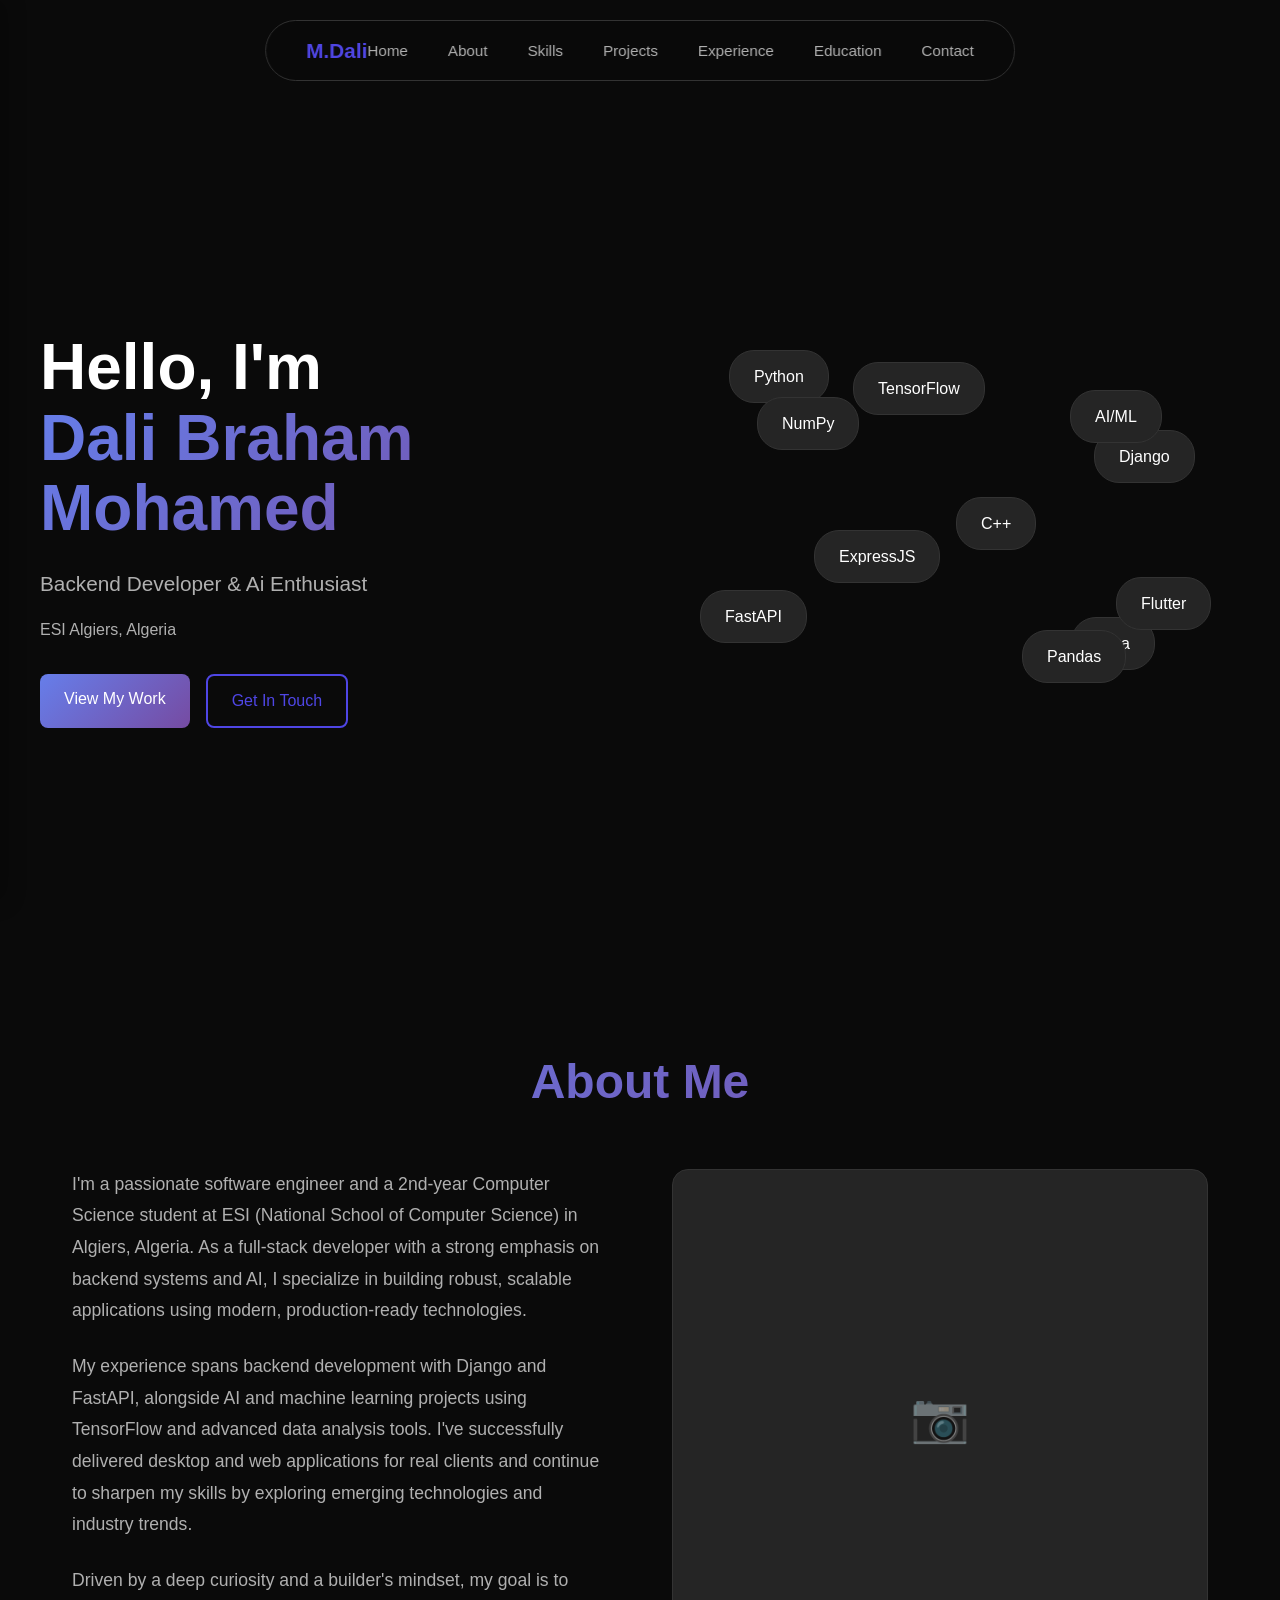
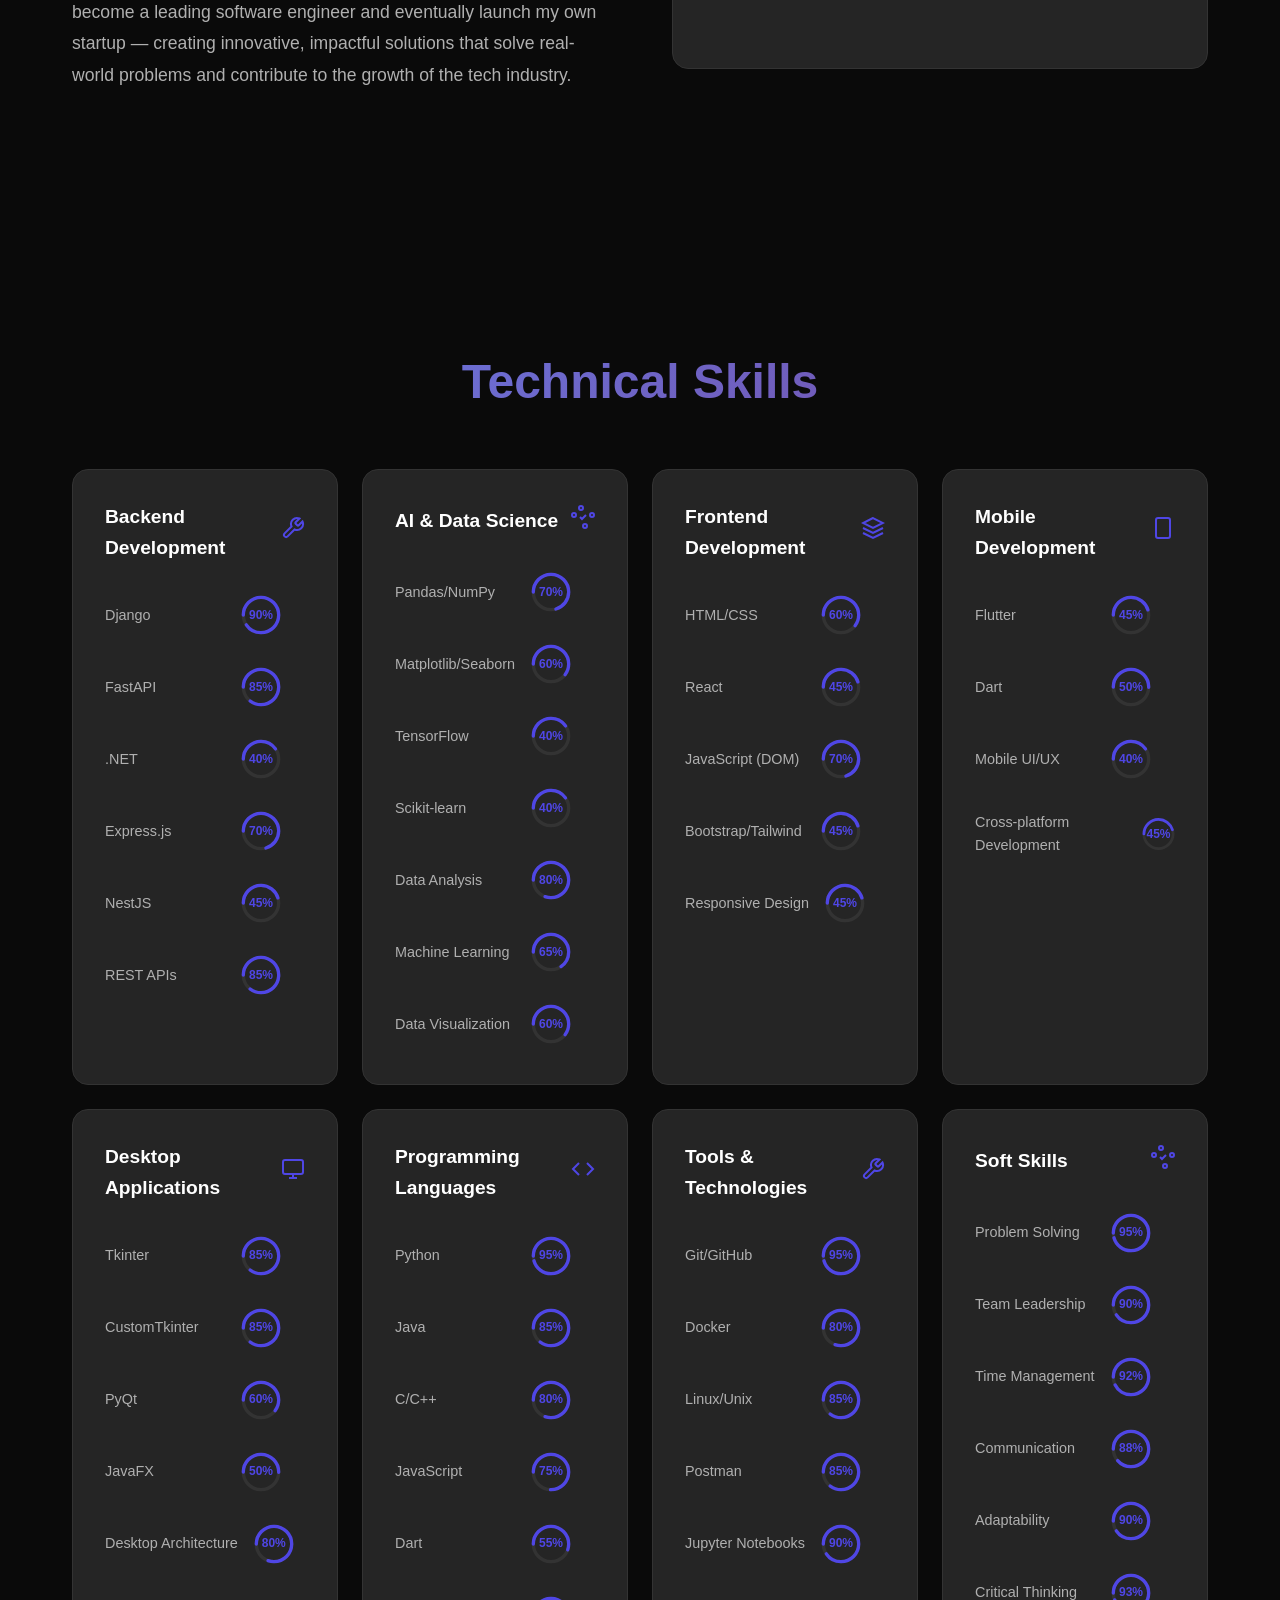
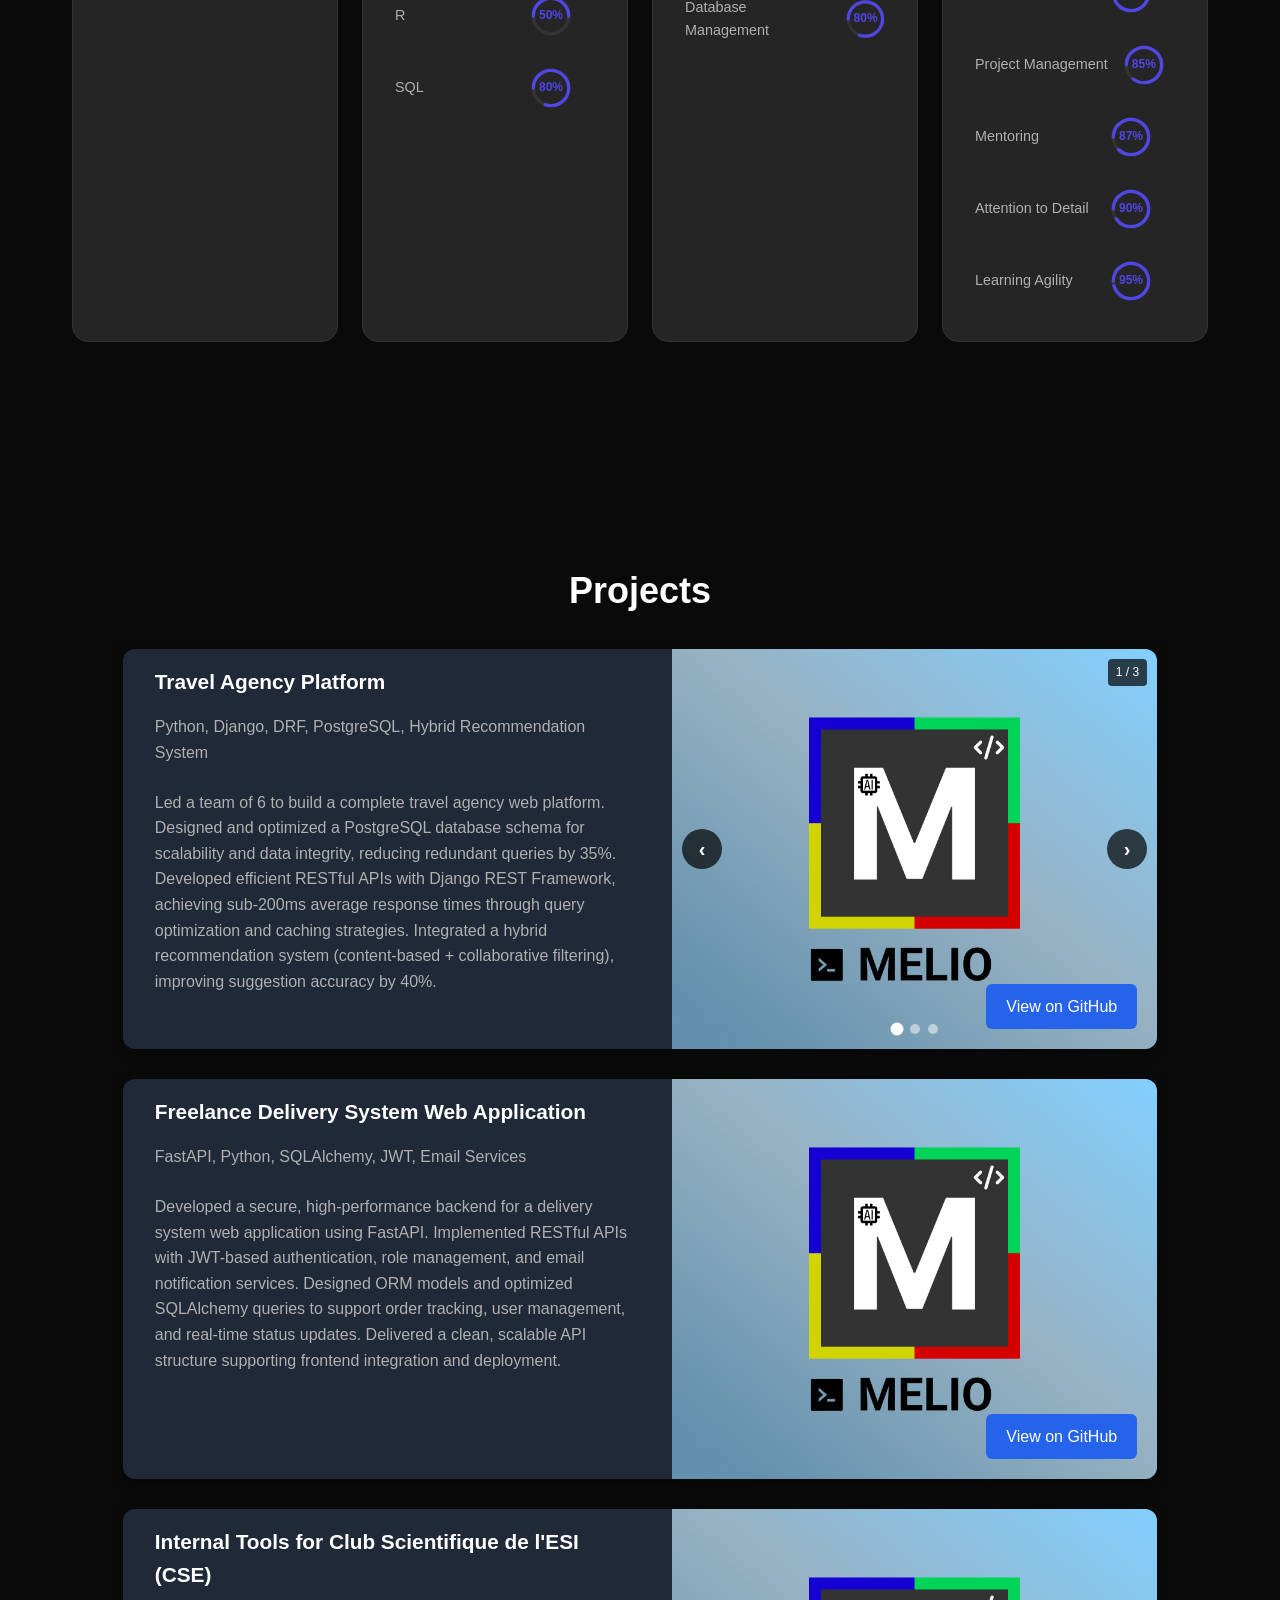
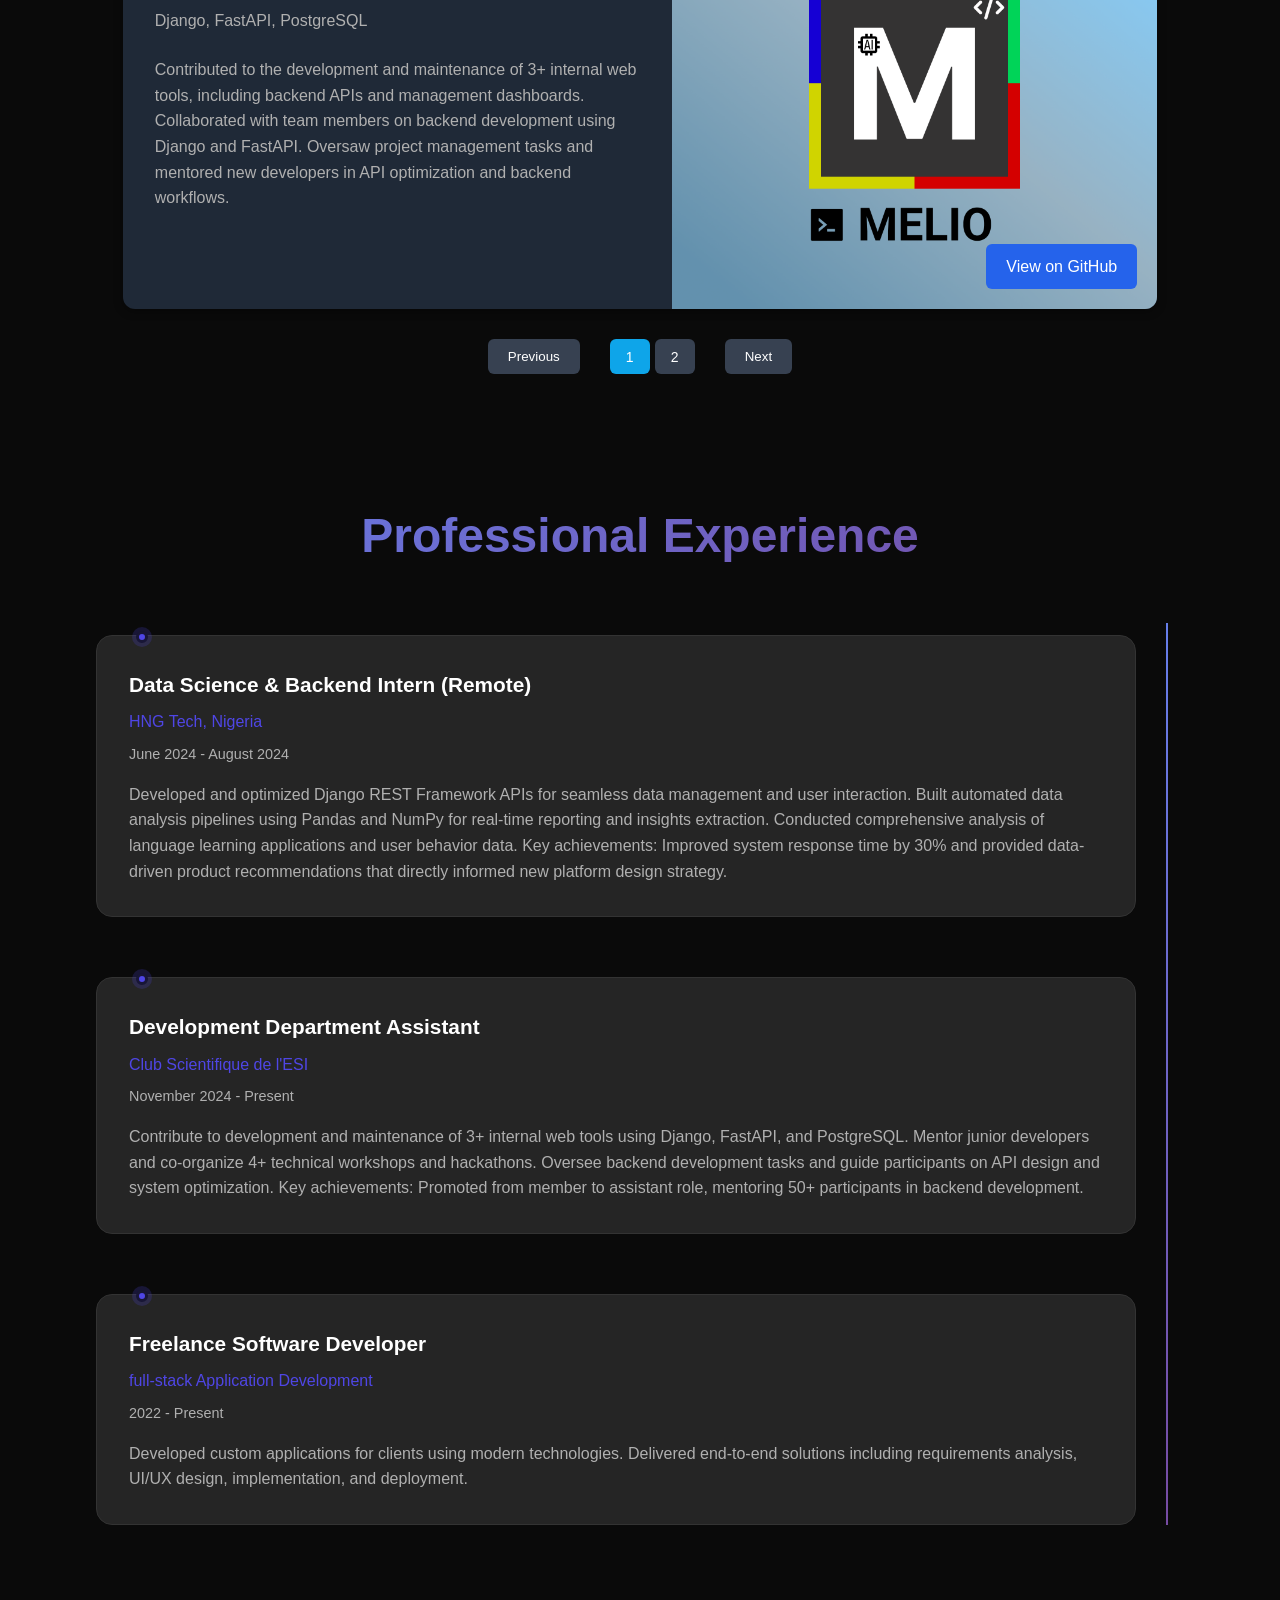
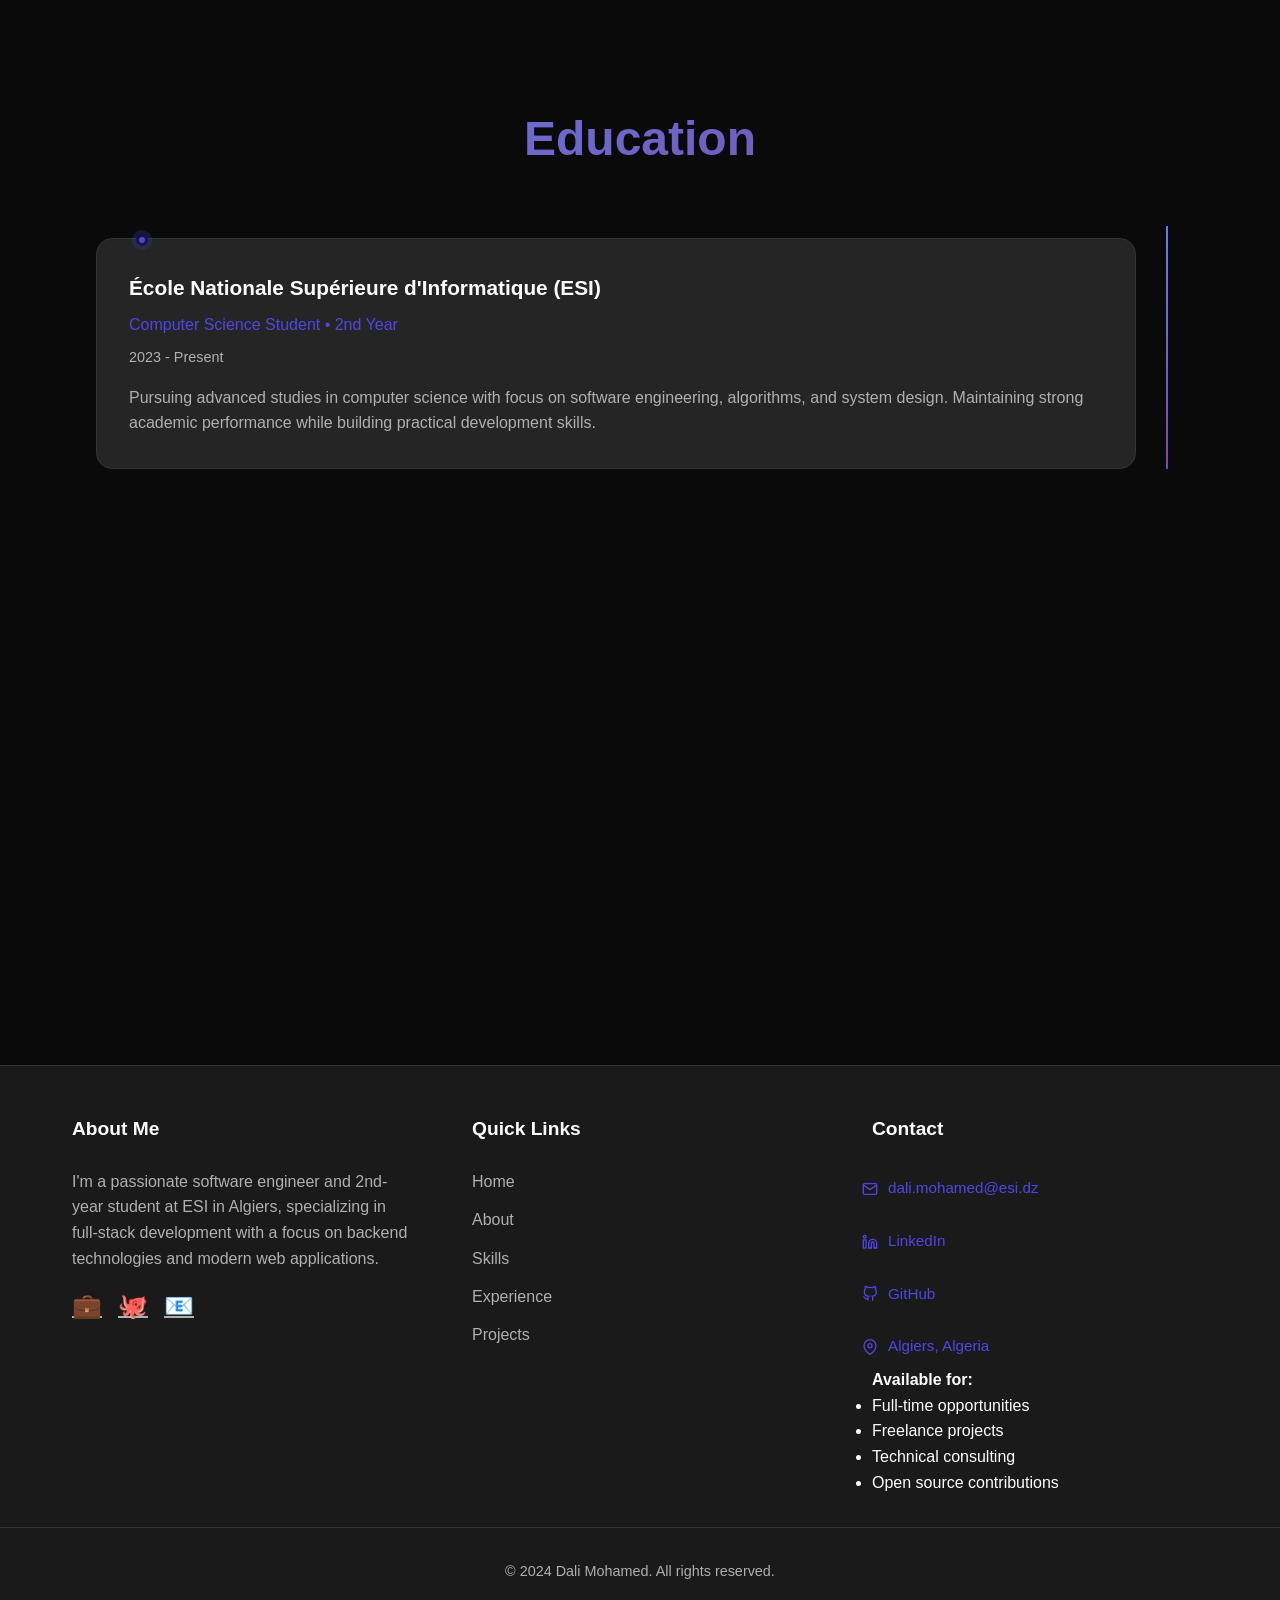
==== commit a4bf98f8: "added the footer" ====
--- a/index.html
+++ b/index.html
@@ -74,8 +74,9 @@
                 <li><a href="#hero" data-page="0">Home</a></li>
                 <li><a href="#about" data-page="1">About</a></li>
                 <li><a href="#skills" data-page="2">Skills</a></li>
+                <li><a href="#projects" data-page="4">Projects</a></li>
                 <li><a href="#experience" data-page="3">Experience</a></li>
-                <li><a href="#projects" data-page="4">Projects</a></li>
+                <li><a href="#education" data-page="6">Education</a></li>
                 <li><a href="#contact" data-page="5">Contact</a></li>
             </ul>
             <button class="sidebar-toggle" id="sidebarToggle">
@@ -371,7 +372,7 @@
                                     </svg>
                                     <span class="skill-percentage">45%</span>
                                 </div>
-                        </div>
+                            </div>
                         </div>
                     </div>
                     
@@ -426,7 +427,7 @@
                                     </svg>
                                     <span class="skill-percentage">45%</span>
                                 </div>
-                        </div>
+                            </div>
                         </div>
                     </div>
                     
@@ -492,7 +493,7 @@
                                     </svg>
                                     <span class="skill-percentage">80%</span>
                                 </div>
-                        </div>
+                            </div>
                         </div>
                     </div>
 
@@ -566,8 +567,8 @@
                                         <path class="skill-circle-progress" stroke-dasharray="50, 100" d="M18 2.0845 a 15.9155 15.9155 0 0 1 0 31.831 a 15.9155 15.9155 0 0 1 0 -31.831"/>
                                     </svg>
                                     <span class="skill-percentage">50%</span>
-                    </div>
-                </div>
+                                </div>
+                            </div>
                             <div class="skill-item">
                                 <span class="skill-name">SQL</span>
                                 <div class="skill-circle">
@@ -576,8 +577,8 @@
                                         <path class="skill-circle-progress" stroke-dasharray="80, 100" d="M18 2.0845 a 15.9155 15.9155 0 0 1 0 31.831 a 15.9155 15.9155 0 0 1 0 -31.831"/>
                                     </svg>
                                     <span class="skill-percentage">80%</span>
-                </div>
-            </div>
+                                </div>
+                            </div>
                         </div>
                     </div>
                     
@@ -776,9 +777,6 @@
             </div>
         </section>
 
-
-
-
         <!-- Page 4: Projects -->
         <!-- pagination -->
         <span id="projects" class="page">
@@ -853,47 +851,8 @@
             </div>
         </section>
 
-        <!-- Page 6: Contact -->
-        <section id="contact" class="page">
-            <div class="page-content">
-                <h2 class="page-title">Let's Work Together</h2>
-                <div class="contact-content">
-                    <div class="contact-text">
-                        <p>I'm always interested in new opportunities and collaborations. Whether you're looking for a backend developer, need a custom desktop application, or want to discuss innovative projects, I'd love to hear from you.</p>
-                    </div>
-                    
-                    <div class="contact-grid">
-                        <div class="contact-card">
-                            <div class="contact-icon">📧</div>
-                            <h3>Email</h3>
-                            <p>your.email@example.com</p>
-                            <a href="mailto:your.email@example.com" class="contact-link">Send Message</a>
-                        </div>
-                        
-                        <div class="contact-card">
-                            <div class="contact-icon">💼</div>
-                            <h3>LinkedIn</h3>
-                            <p>Connect with me professionally</p>
-                            <a href="https://linkedin.com/in/yourprofile" class="contact-link">Connect</a>
-                        </div>
-                        
-                        <div class="contact-card">
-                            <div class="contact-icon">🐙</div>
-                            <h3>GitHub</h3>
-                            <p>Check out my code repositories</p>
-                            <a href="https://github.com/yourusername" class="contact-link">View Profile</a>
-                        </div>
-                        
-                        <div class="contact-card">
-                            <div class="contact-icon">🌍</div>
-                            <h3>Location</h3>
-                            <p>Algiers, Algeria</p>
-                            <a href="#" class="contact-link">Available Remotely</a>
-                        </div>
-                    </div>
-                </div>
-            </div>
-        </section>
+
+
     </main>
 
     <!-- Footer -->
@@ -901,14 +860,13 @@
         <div class="footer-content">
             <div class="footer-section">
                 <h3>About Me</h3>
-                <p>I'm a passionate software engineer and 2nd-year student at ESI in Algiers, specializing in full-stack development with a focus on backend technologies.</p>
+                <p>I'm a passionate software engineer and 2nd-year student at ESI in Algiers, specializing in full-stack development with a focus on backend technologies and modern web applications.</p>
                 <div class="footer-social">
-                    <a href="#" title="LinkedIn">💼</a>
-                    <a href="#" title="GitHub">🐙</a>
-                    <a href="#" title="Email">📧</a>
-                </div>
-            </div>
-            
+                    <a href="https://linkedin.com/in/dali-mohamed" title="LinkedIn" target="_blank">💼</a>
+                    <a href="https://github.com/Dali-M" title="GitHub" target="_blank">🐙</a>
+                    <a href="mailto:dali.mohamed@esi.dz" title="Email">📧</a>
+                </div>
+            </div>
             <div class="footer-section">
                 <h3>Quick Links</h3>
                 <ul class="footer-links">
@@ -917,24 +875,57 @@
                     <li><a href="#skills">Skills</a></li>
                     <li><a href="#experience">Experience</a></li>
                     <li><a href="#projects">Projects</a></li>
-                    <li><a href="#contact">Contact</a></li>
                 </ul>
             </div>
-            
             <div class="footer-section">
-                <h3>Contact Info</h3>
-                <p>📍 Algiers, Algeria</p>
-                <p>📧 your.email@example.com</p>
-                <p>💼 Available for freelance work</p>
+                <h3>Contact</h3>
+                <div class="footer-contact-grid">
+                    <div class="footer-contact-item">
+                        <svg width="16" height="16" viewBox="0 0 24 24" fill="none" stroke="currentColor" stroke-width="2" class="contact-icon">
+                            <path d="M4 4h16c1.1 0 2 .9 2 2v12c0 1.1-.9 2-2 2H4c-1.1 0-2-.9-2-2V6c0-1.1.9-2 2-2z"/>
+                            <polyline points="22,6 12,13 2,6"/>
+                        </svg>
+                        <a href="mailto:dali.mohamed@esi.dz" class="contact-link">dali.mohamed@esi.dz</a>
+                    </div>
+                    <div class="footer-contact-item">
+                        <svg width="16" height="16" viewBox="0 0 24 24" fill="none" stroke="currentColor" stroke-width="2" class="contact-icon">
+                            <path d="M16 8a6 6 0 0 1 6 6v7h-4v-7a2 2 0 0 0-2-2 2 2 0 0 0-2 2v7h-4v-7a6 6 0 0 1 6-6z"/>
+                            <rect x="2" y="9" width="4" height="12"/>
+                            <circle cx="4" cy="4" r="2"/>
+                        </svg>
+                        <a href="https://linkedin.com/in/dali-mohamed" class="contact-link" target="_blank">LinkedIn</a>
+                    </div>
+                    <div class="footer-contact-item">
+                        <svg width="16" height="16" viewBox="0 0 24 24" fill="none" stroke="currentColor" stroke-width="2" class="contact-icon">
+                            <path d="M9 19c-5 1.5-5-2.5-7-3m14 6v-3.87a3.37 3.37 0 0 0-.94-2.61c3.14-.35 6.44-1.54 6.44-7A5.44 5.44 0 0 0 20 4.77 5.07 5.07 0 0 0 19.91 1S18.73.65 16 2.48a13.38 13.38 0 0 0-7 0C6.27.65 5.09 1 5.09 1A5.07 5.07 0 0 0 5 4.77a5.44 5.44 0 0 0-1.5 3.78c0 5.42 3.3 6.61 6.44 7A3.37 3.37 0 0 0 9 18.13V22"/>
+                        </svg>
+                        <a href="https://github.com/Dali-M" class="contact-link" target="_blank">GitHub</a>
+                    </div>
+                    <div class="footer-contact-item">
+                        <svg class="contact-icon" width="16" height="16" viewBox="0 0 24 24" fill="none" stroke="currentColor" stroke-width="2" class="contact-icon">
+                            <path d="M21 10c0 7-9 13-9 13s-9-6-9-13a9 9 0 0 1 18 0z"/>
+                            <circle cx="12" cy="10" r="3"/>
+                        </svg>
+                        <span class="contact-link">Algiers, Algeria</span>
+                    </div>
+                </div>
+                <div class="footer-availability">
+                    <h4>Available for:</h4>
+                    <ul>
+                        <li>Full-time opportunities</li>
+                        <li>Freelance projects</li>
+                        <li>Technical consulting</li>
+                        <li>Open source contributions</li>
+                    </ul>
+                </div>
             </div>
         </div>
-        
         <div class="footer-bottom">
-            <p>&copy; 2024 Your Name. All rights reserved.</p>
+            <p>&copy; 2024 Dali Mohamed. All rights reserved.</p>
         </div>
     </footer>
 
     <script src="script.js"></script>
     
 </body>
-</html>+</html>
--- a/styles.css
+++ b/styles.css
@@ -1656,37 +1656,58 @@
 /* Contact Section */
 .contact-content {
     text-align: center;
-    max-width: 800px;
+    max-width: 1000px;
     margin: 0 auto;
 }
 
 .contact-text {
-    margin-bottom: 3rem;
+    margin-bottom: 4rem;
 }
 
 .contact-text p {
-    font-size: 1.1rem;
+    font-size: 1.2rem;
     color: var(--text-secondary);
     line-height: 1.8;
     opacity: 0;
     animation: fadeInUp 0.6s ease forwards;
+    max-width: 800px;
+    margin: 0 auto;
 }
 
 .contact-grid {
     display: grid;
-    grid-template-columns: repeat(auto-fit, minmax(250px, 1fr));
-    gap: 2rem;
+    grid-template-columns: repeat(auto-fit, minmax(280px, 1fr));
+    gap: 2.5rem;
+    margin-bottom: 4rem;
 }
 
 .contact-card {
     background: var(--card-bg);
-    padding: 2rem;
-    border-radius: 16px;
+    padding: 2.5rem 2rem;
+    border-radius: 20px;
     border: 1px solid var(--border);
     text-align: center;
-    transition: all 0.3s ease;
+    transition: all 0.4s ease;
     opacity: 0;
     animation: fadeInUp 0.6s ease forwards;
+    position: relative;
+    overflow: hidden;
+}
+
+.contact-card::before {
+    content: '';
+    position: absolute;
+    top: 0;
+    left: 0;
+    right: 0;
+    height: 3px;
+    background: var(--gradient);
+    transform: scaleX(0);
+    transition: transform 0.3s ease;
+}
+
+.contact-card:hover::before {
+    transform: scaleX(1);
 }
 
 .contact-card:nth-child(1) { animation-delay: 0.2s; }
@@ -1695,41 +1716,114 @@
 .contact-card:nth-child(4) { animation-delay: 0.8s; }
 
 .contact-card:hover {
-    transform: translateY(-8px);
-    box-shadow: 0 20px 40px rgba(0, 0, 0, 0.3);
+    transform: translateY(-12px);
+    box-shadow: 0 25px 50px rgba(0, 0, 0, 0.4);
     border-color: var(--accent);
 }
 
 .contact-icon {
-    font-size: 2.5rem;
-    margin-bottom: 1rem;
+    font-size: 3rem;
+    margin-bottom: 1.5rem;
     display: block;
+    transition: transform 0.3s ease;
+}
+
+.contact-card:hover .contact-icon {
+    transform: scale(1.1);
 }
 
 .contact-card h3 {
     color: var(--accent);
     margin-bottom: 1rem;
-    font-size: 1.2rem;
+    font-size: 1.4rem;
+    font-weight: 600;
 }
 
 .contact-card p {
     color: var(--text-secondary);
+    margin-bottom: 2rem;
+    font-size: 1rem;
+    line-height: 1.6;
+}
+
+.contact-link {
+    color: var(--accent);
+    text-decoration: none;
+    display: inline-block;
+    transition: all 0.3s ease;
+    font-weight: 500;
+    font-size: 0.95rem;
+    position: relative;
+    border-bottom: 1px solid transparent;
+}
+
+.contact-link::before {
+    content: '';
+    position: absolute;
+    bottom: -2px;
+    left: 0;
+    width: 0;
+    height: 1px;
+    background: var(--accent);
+    transition: width 0.3s ease;
+}
+
+.contact-link:hover::before {
+    width: 100%;
+}
+
+.contact-link:hover {
+    color: var(--text-primary);
+}
+
+.contact-availability {
+    background: var(--card-bg);
+    padding: 3rem;
+    border-radius: 20px;
+    border: 1px solid var(--border);
+    text-align: left;
+    max-width: 600px;
+    margin: 0 auto;
+    opacity: 0;
+    animation: fadeInUp 0.6s ease forwards;
+    animation-delay: 1s;
+}
+
+.contact-availability h3 {
+    color: var(--accent);
+    font-size: 1.5rem;
+    margin-bottom: 1rem;
+    text-align: center;
+}
+
+.contact-availability p {
+    color: var(--text-secondary);
     margin-bottom: 1.5rem;
-}
-
-.contact-link {
-    background: var(--gradient);
-    color: white;
-    text-decoration: none;
-    padding: 0.8rem 1.5rem;
+    text-align: center;
+    font-size: 1.1rem;
+}
+
+.contact-availability ul {
+    list-style: none;
+    padding: 0;
+    display: grid;
+    grid-template-columns: repeat(auto-fit, minmax(200px, 1fr));
+    gap: 1rem;
+}
+
+.contact-availability li {
+    color: var(--text-secondary);
+    padding: 0.8rem 1rem;
+    background: rgba(79, 70, 229, 0.1);
     border-radius: 8px;
-    display: inline-block;
-    transition: transform 0.3s ease;
-    font-weight: 500;
-}
-
-.contact-link:hover {
-    transform: translateY(-2px);
+    border-left: 3px solid var(--accent);
+    font-size: 0.95rem;
+    transition: all 0.3s ease;
+}
+
+.contact-availability li:hover {
+    background: rgba(79, 70, 229, 0.2);
+    transform: translateX(5px);
 }
 
 /* Footer Styles */
@@ -1818,4 +1912,57 @@
         width: 200px;
         text-align: center;
     }
+}
+
+.footer-contact-grid {
+    display: flex;
+    flex-direction: column;
+    gap: 0.8rem;
+}
+
+.footer-contact-item {
+    display: flex;
+    align-items: center;
+    flex-direction: row;
+}
+
+.footer-contact-item .contact-icon {
+    color: var(--accent);
+    flex-shrink: 0;
+}
+
+.footer-contact-item .contact-link {
+    color: var(--accent);
+    text-decoration: none;
+    display: inline-block;
+    transition: all 0.3s ease;
+    font-weight: 500;
+    font-size: 0.95rem;
+    position: relative;
+    border-bottom: 1px solid transparent;
+}
+
+.footer-contact-item .contact-link::before {
+    content: '';
+    position: absolute;
+    bottom: -2px;
+    left: 0;
+    width: 0;
+    height: 1px;
+    background: var(--accent);
+    transition: width 0.3s ease;
+}
+
+.footer-contact-item .contact-link:hover::before {
+    width: 100%;
+}
+
+.footer-contact-item .contact-link:hover {
+    color: var(--text-primary);
+}
+
+
+
+.contact-icon{
+    transform: translate(-10px,12px);
 }
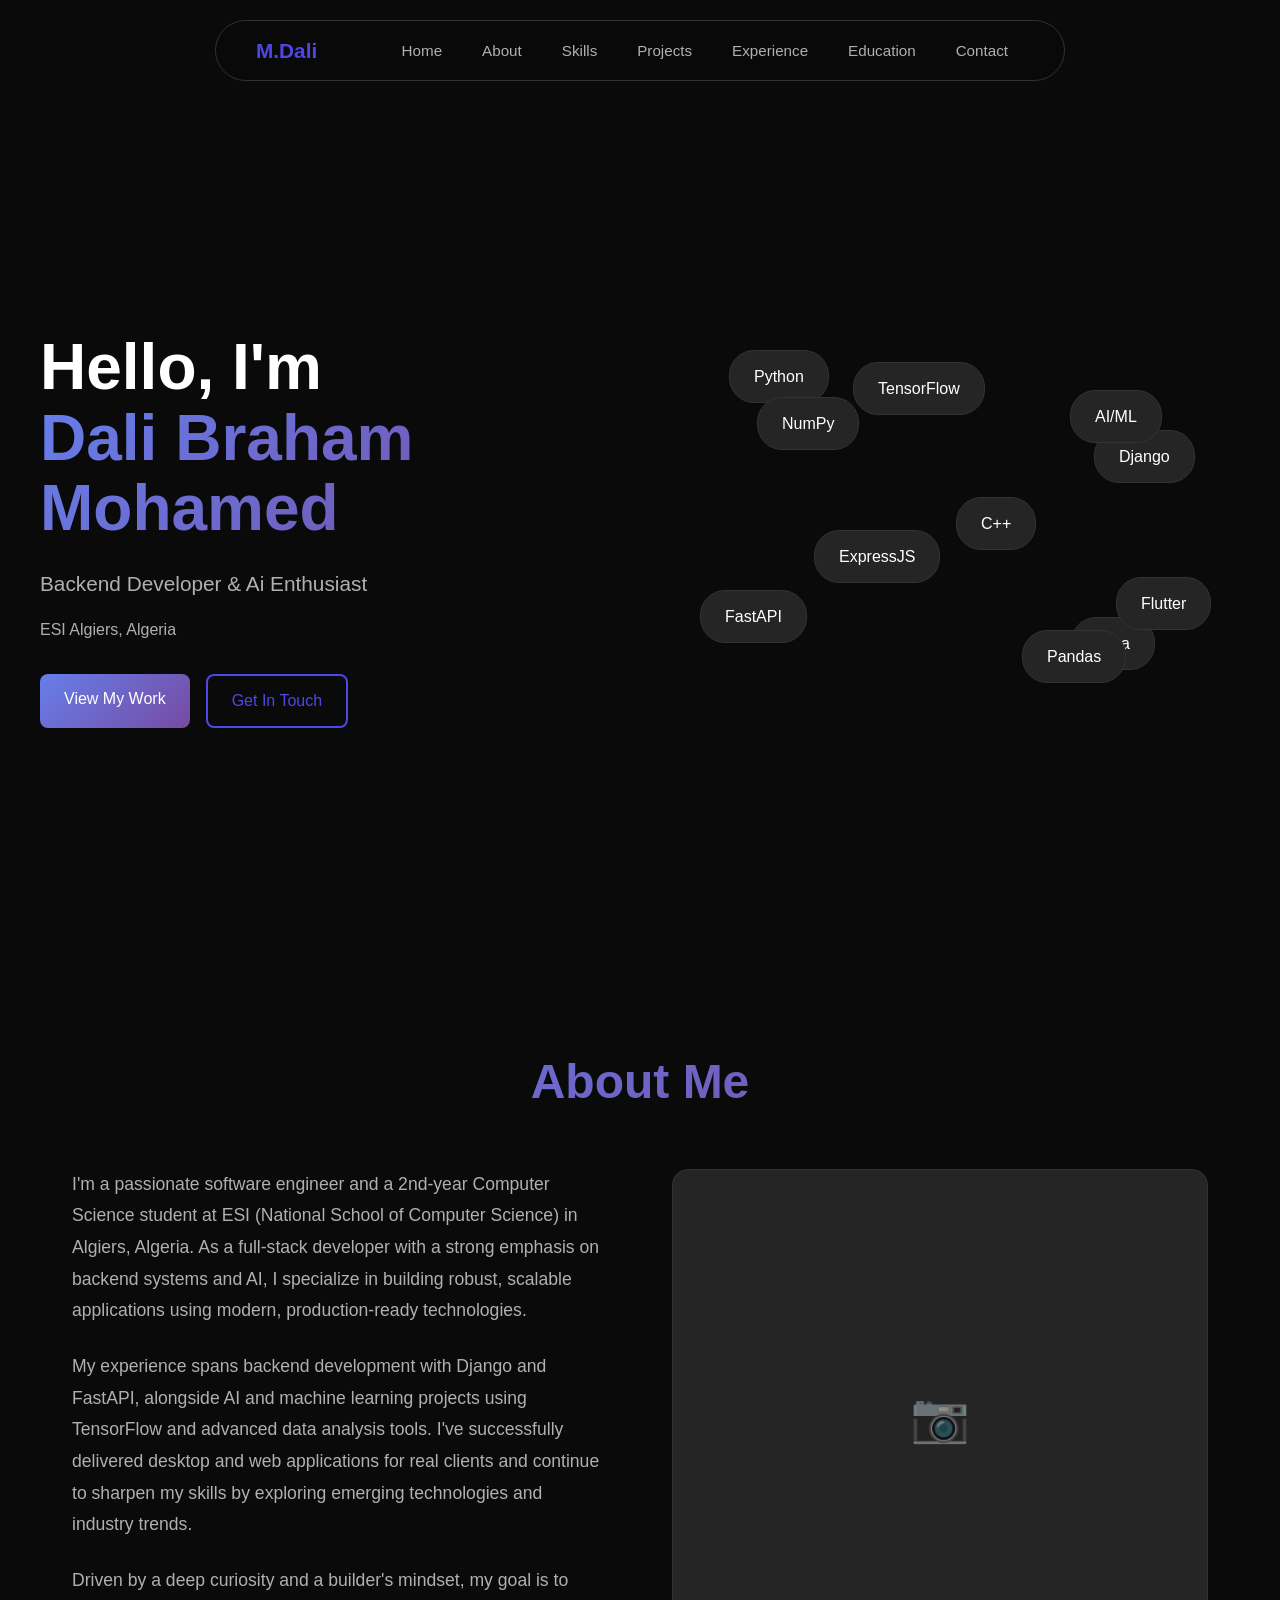
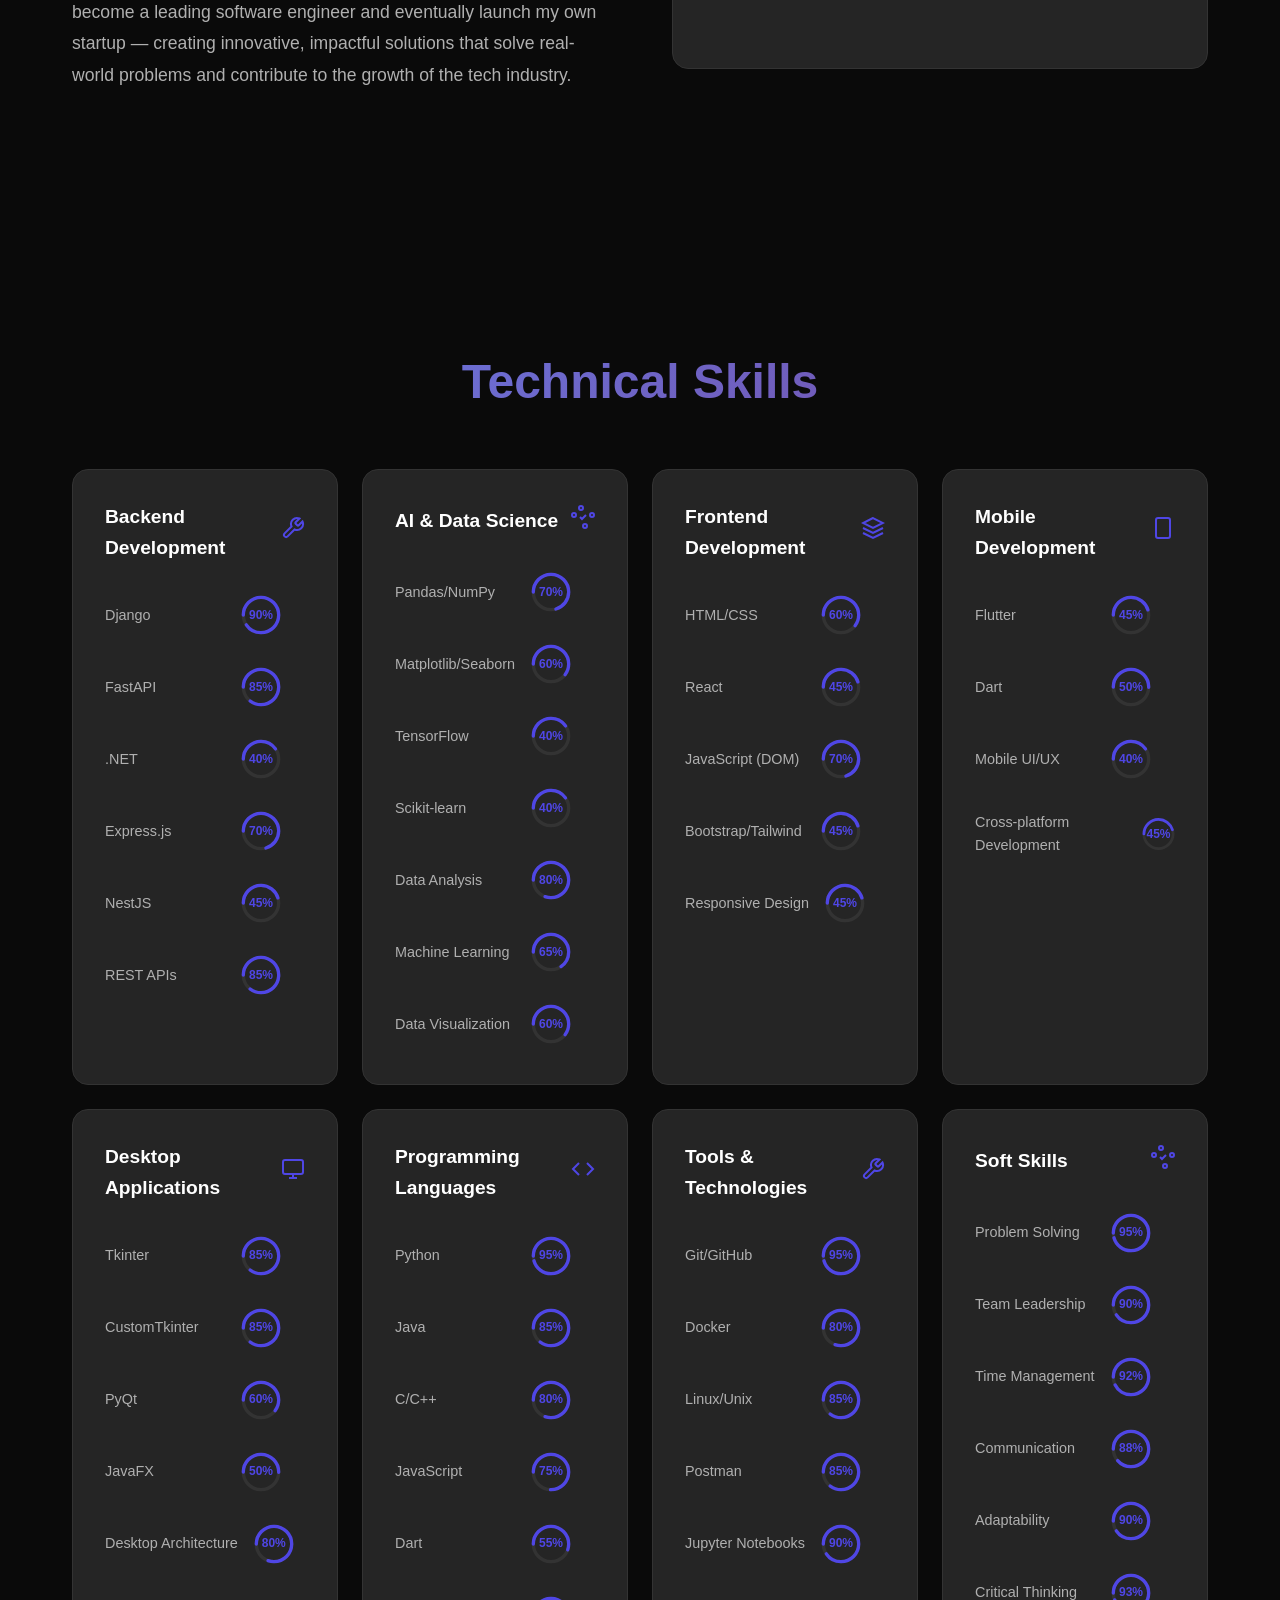
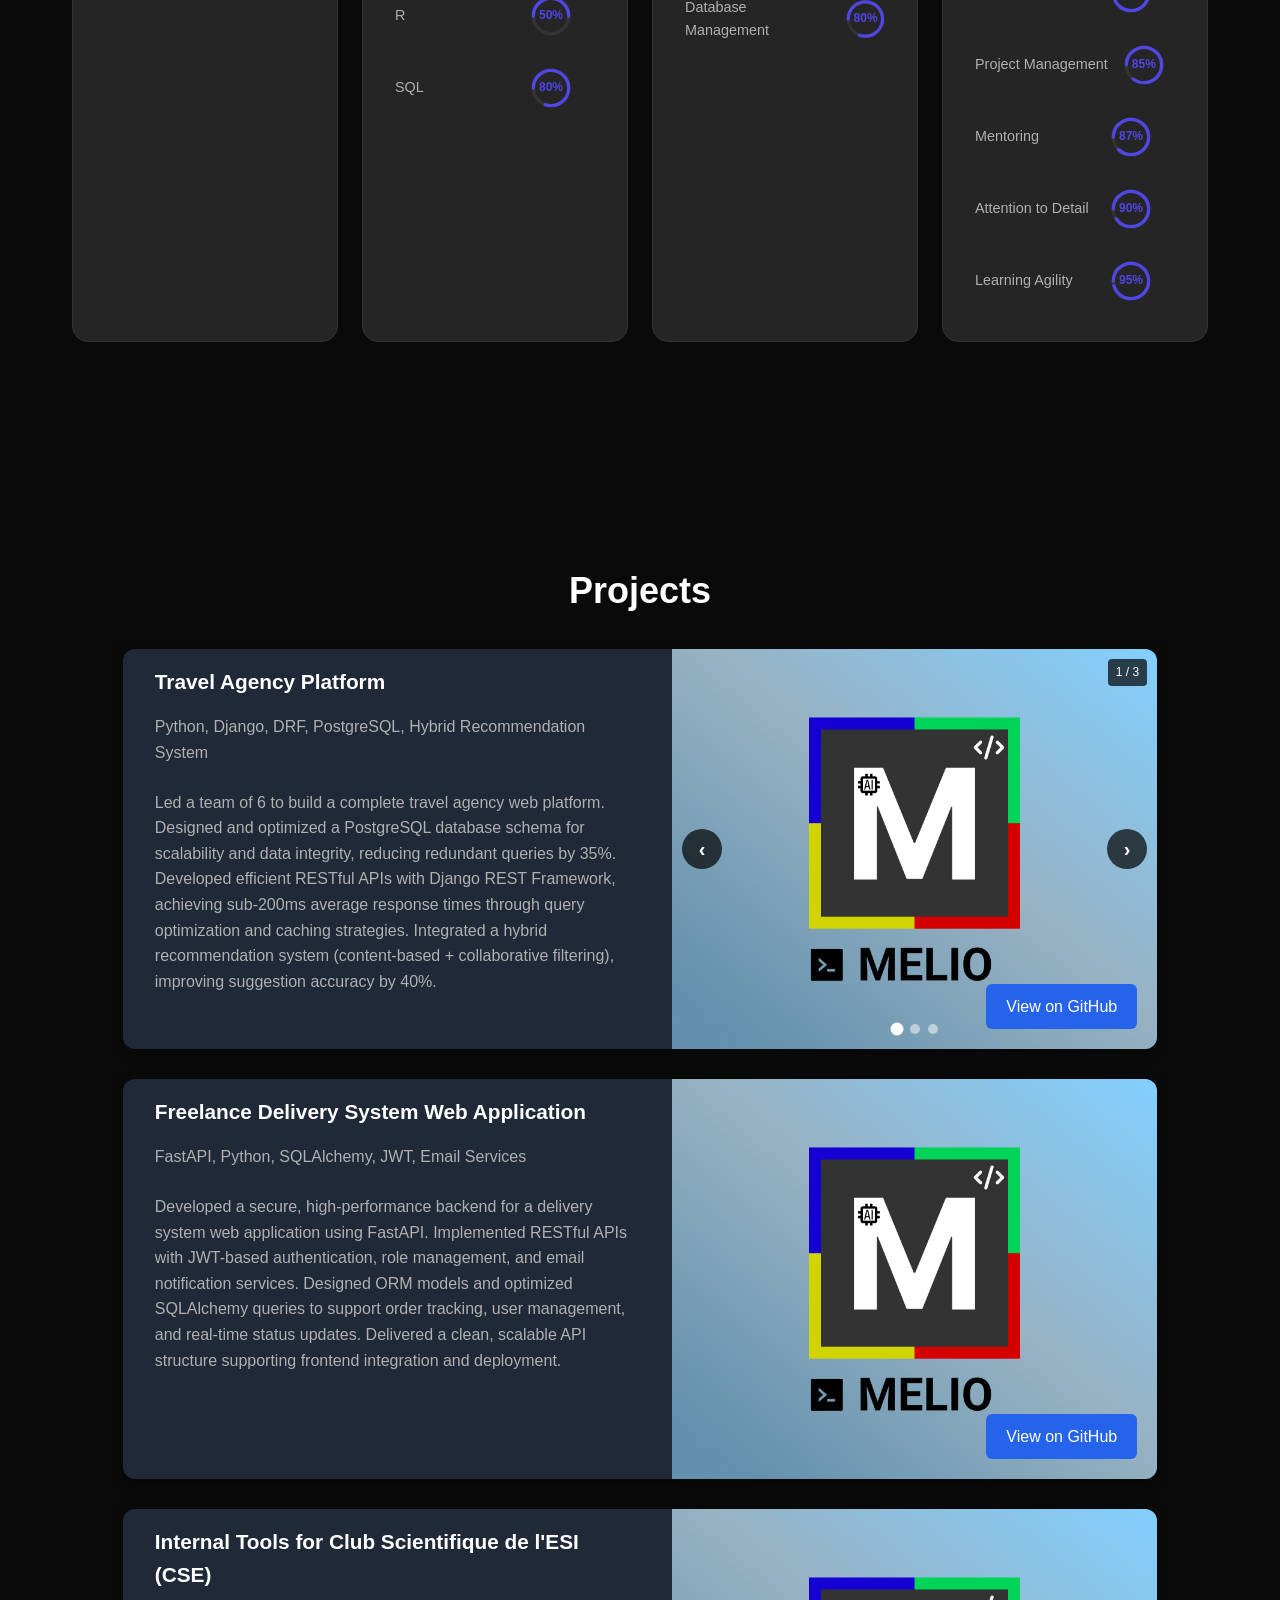
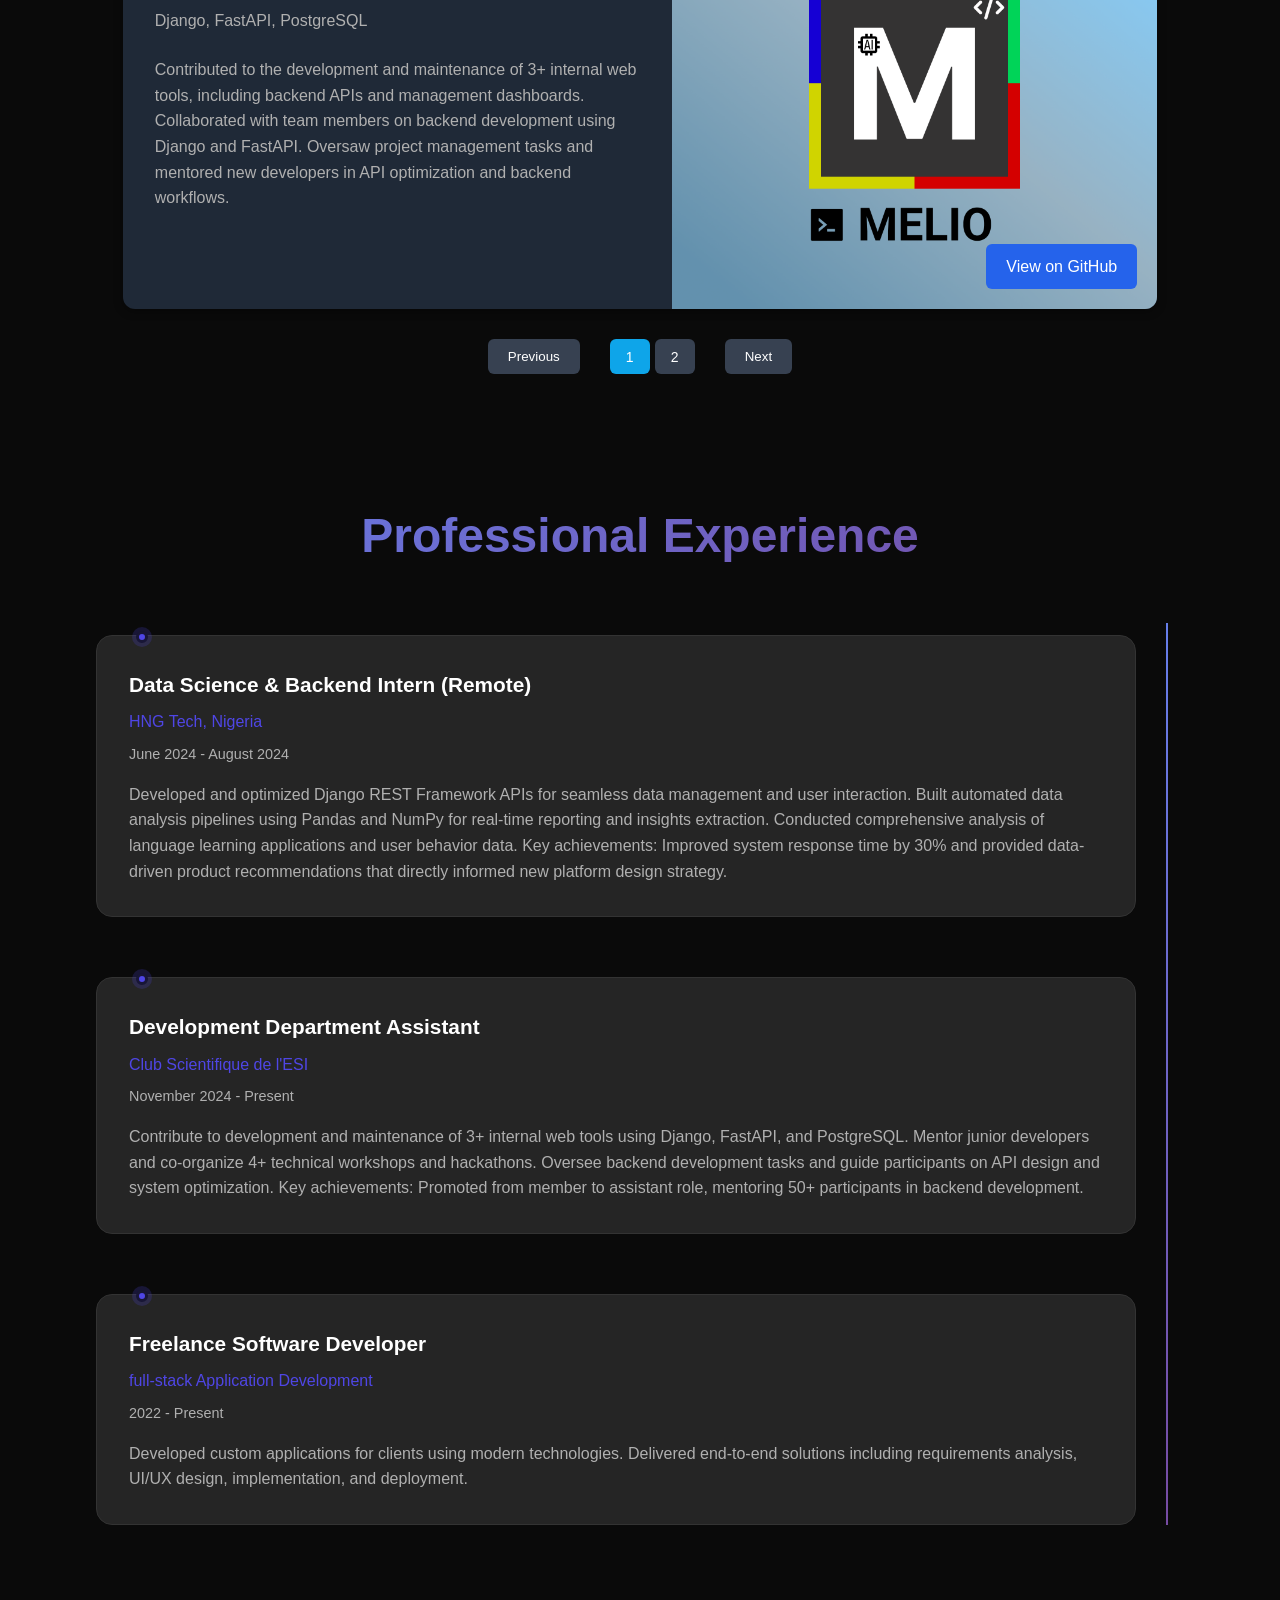
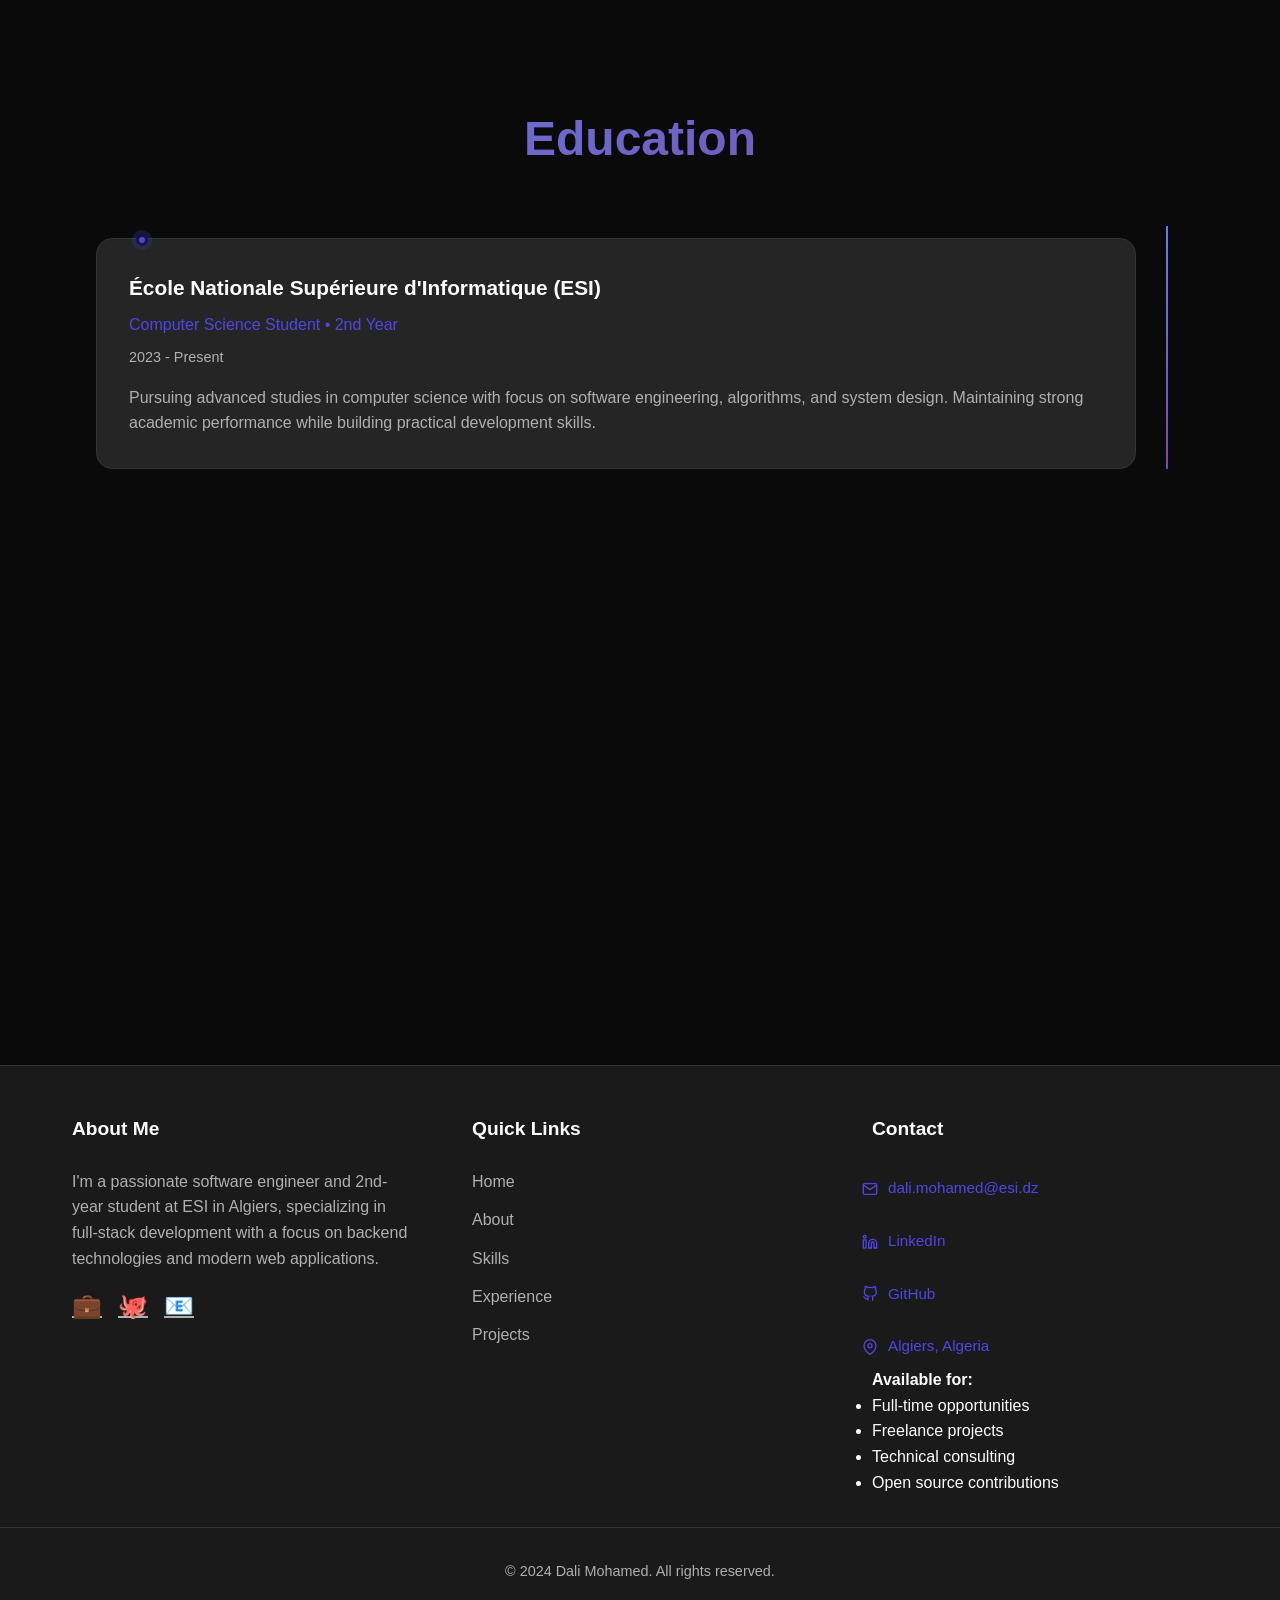
==== commit 935333db: "fixed the navbar" ====
--- a/index.html
+++ b/index.html
@@ -10,6 +10,12 @@
     <!-- Sidebar -->
     <aside class="sidebar" id="sidebar">
         <div class="sidebar-content">
+            <button class="sidebar-close" id="sidebarClose">
+                <svg width="24" height="24" viewBox="0 0 24 24" fill="none" stroke="currentColor" stroke-width="2">
+                    <line x1="18" y1="6" x2="6" y2="18"></line>
+                    <line x1="6" y1="6" x2="18" y2="18"></line>
+                </svg>
+            </button>
             <div class="sidebar-header">
                 <div class="profile-img">
                     <div class="profile-placeholder">M.Dali</div>
@@ -28,11 +34,14 @@
                 <a href="#skills" class="nav-item" data-page="2">
                     <span class="nav-text">Skills</span>
                 </a>
+                <a href="#projects" class="nav-item" data-page="4">
+                    <span class="nav-text">Projects</span>
+                </a>
                 <a href="#experience" class="nav-item" data-page="3">
                     <span class="nav-text">Experience</span>
                 </a>
-                <a href="#projects" class="nav-item" data-page="4">
-                    <span class="nav-text">Projects</span>
+                <a href="#education" class="nav-item" data-page="6">
+                    <span class="nav-text">Education</span>
                 </a>
                 <a href="#contact" class="nav-item" data-page="5">
                     <span class="nav-text">Contact</span>
--- a/styles.css
+++ b/styles.css
@@ -32,33 +32,29 @@
 /* Sidebar Styles */
 .sidebar {
     position: fixed;
+    left: 0;
     top: 0;
-    left: 0;
     width: 280px;
     height: 100vh;
-    background: rgba(10, 10, 10, 0.95);
-    backdrop-filter: blur(10px);
-    border: 1px solid var(--border);
+    background: var(--secondary-bg);
+    border-right: 1px solid var(--border);
+    z-index: 1000;
     transform: translateX(-100%);
-    transition: transform 0.3s cubic-bezier(0.4, 0, 0.2, 1);
-    z-index: 1000;
-    box-shadow: 4px 0 20px rgba(0, 0, 0, 0.3);
+    transition: transform 0.3s ease;
+    overflow-y: auto;
 }
 
 .sidebar.active {
     transform: translateX(0);
-    width: 100%;
-    box-shadow: 4px 0 30px rgba(0, 0, 0, 0.4);
 }
 
 .sidebar-content {
-    padding: 2rem 1.5rem;
     height: 100%;
     display: flex;
     flex-direction: column;
-    justify-content: space-between;
-    max-width: 1200px;
-    margin: 0 auto;
+    padding: 2rem;
+    position: relative;
+    min-height: 100vh;
 }
 
 .sidebar-header {
@@ -232,8 +228,8 @@
     border: 1px solid var(--border);
     border-radius: 50px;
     width: auto;
-    min-width: 700px;
-    max-width: 1000px;
+    min-width: 850px;
+    max-width: 1200px;
 }
 
 .nav-container {
@@ -298,6 +294,20 @@
 
 .sidebar-toggle {
     display: none;
+    pointer-events: none;
+}
+
+/* Back icon when sidebar is active */
+.sidebar-toggle.active span:nth-child(1) {
+    transform: rotate(45deg) translate(5px, 5px);
+}
+
+.sidebar-toggle.active span:nth-child(2) {
+    opacity: 0;
+}
+
+.sidebar-toggle.active span:nth-child(3) {
+    transform: rotate(-45deg) translate(7px, -6px);
 }
 
 /* Main Content */
@@ -1054,26 +1064,44 @@
     }
     
     .sidebar-toggle {
-    display: flex;
-    flex-direction: column;
-        justify-content: space-between;
-        width: 24px;
-        height: 18px;
+        display: flex;
+        flex-direction: column;
+        gap: 3px;
         background: none;
         border: none;
         cursor: pointer;
-        padding: 0;
+        padding: 0.5rem;
+        position: relative;
+        pointer-events: all;
     }
     
     .sidebar-toggle span {
-        width: 100%;
+        width: 20px;
         height: 2px;
-        background: var(--text-primary);
+        background: white;
         transition: all 0.3s ease;
+        border-radius: 1px;
     }
     
     .sidebar-toggle:hover span {
-    background: var(--accent);
+        background: var(--accent);
+    }
+
+    /* Back icon when sidebar is active */
+    .sidebar-toggle.active span:nth-child(1) {
+        transform: rotate(45deg) translate(5px, 5px);
+    }
+
+    .sidebar-toggle.active span:nth-child(2) {
+        opacity: 0;
+    }
+
+    .sidebar-toggle.active span:nth-child(3) {
+        transform: rotate(-45deg) translate(7px, -6px);
+    }
+
+    .sidebar-close {
+        display: block;
     }
 
     .hero-title {
@@ -1470,6 +1498,10 @@
         background: var(--accent);
     }
 
+    .sidebar-close {
+        display: block;
+    }
+
     .hero-title {
         font-size: 2.5rem;
     }
@@ -1965,4 +1997,44 @@
 
 .contact-icon{
     transform: translate(-10px,12px);
+}
+
+.sidebar-close {
+    position: absolute;
+    top: 1rem;
+    right: 1rem;
+    background: none;
+    border: none;
+    color: var(--text-secondary);
+    cursor: pointer;
+    padding: 0.5rem;
+    border-radius: 50%;
+    transition: all 0.3s ease;
+    display: none;
+}
+
+.sidebar-close:hover {
+    background: rgba(255, 255, 255, 0.1);
+    color: var(--accent);
+    transform: scale(1.1);
+}
+
+.sidebar-close svg {
+    width: 20px;
+    height: 20px;
+}
+
+.sidebar-toggle {
+    display: flex;
+    flex-direction: column;
+    gap: 3px;
+    background: none;
+    border: none;
+    cursor: pointer;
+    padding: 0.5rem;
+    position: relative;
+}
+
+.sidebar-close {
+    display: block;
 }
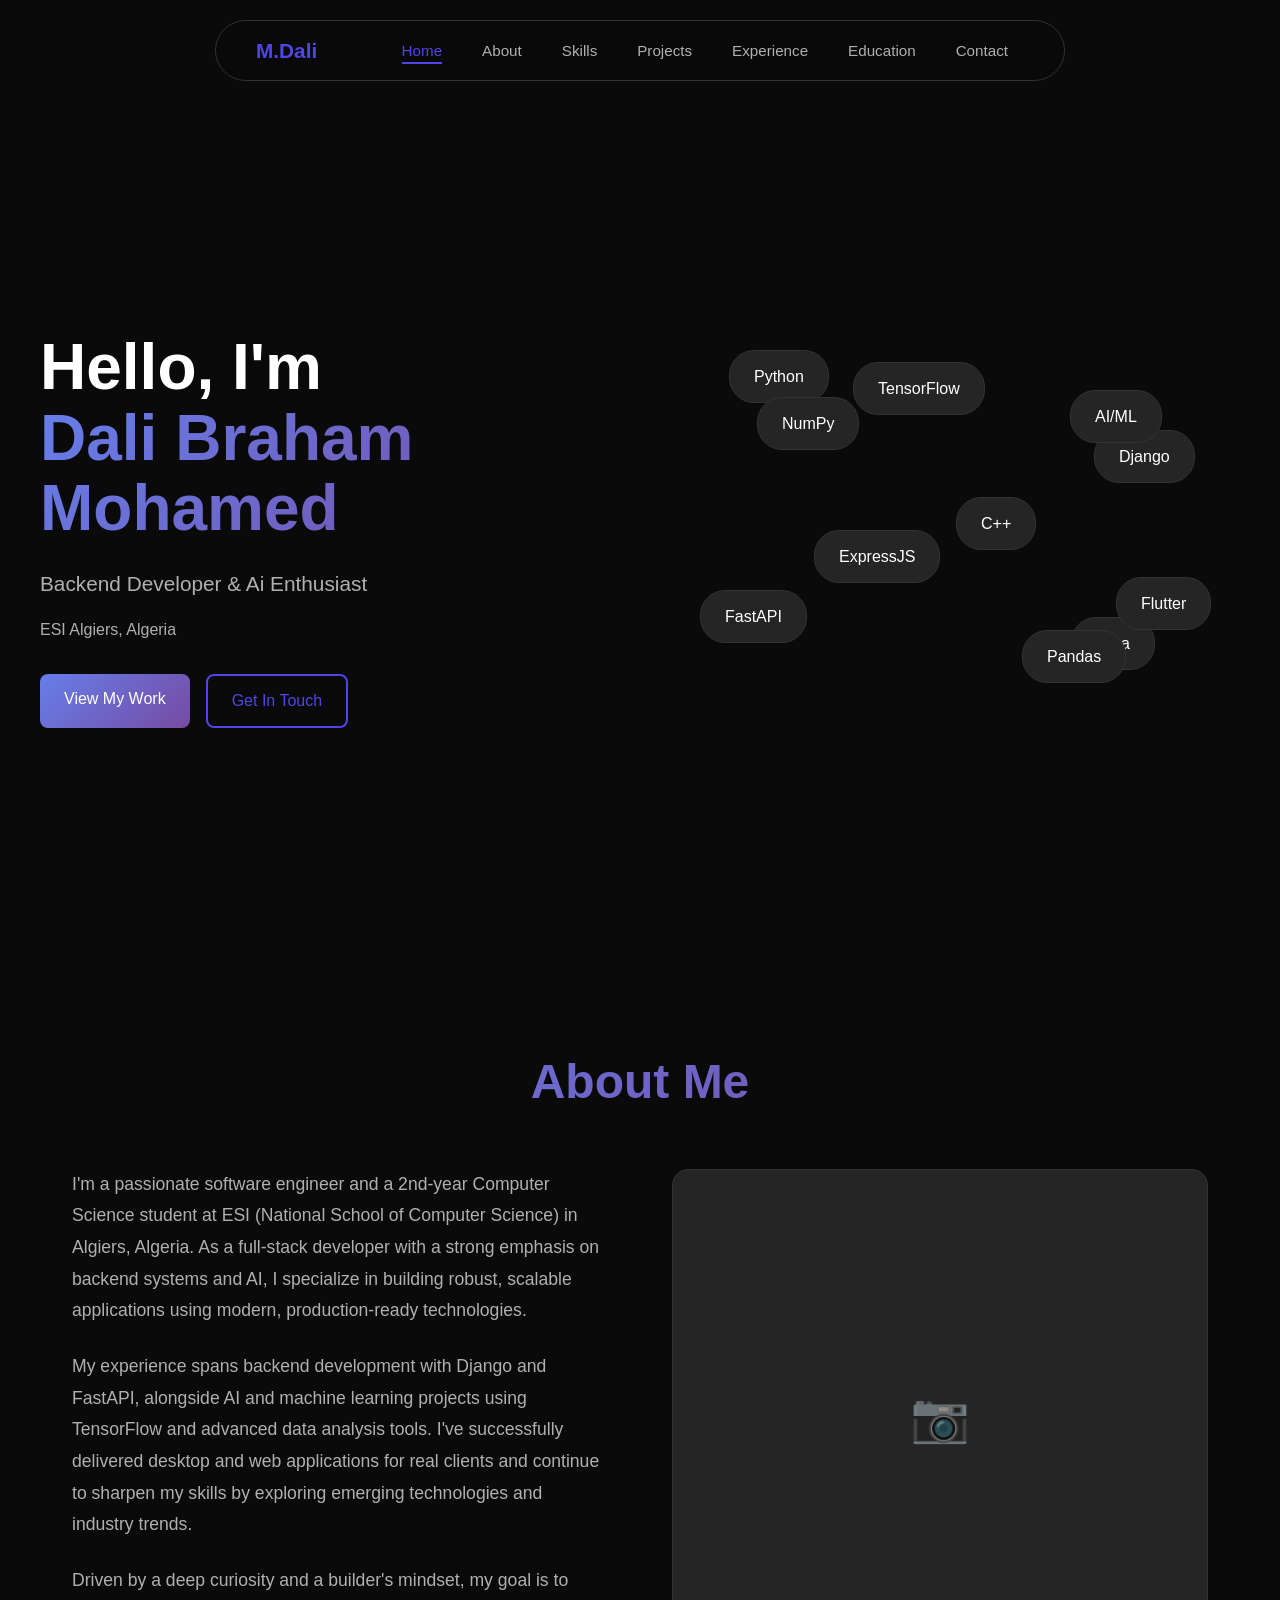
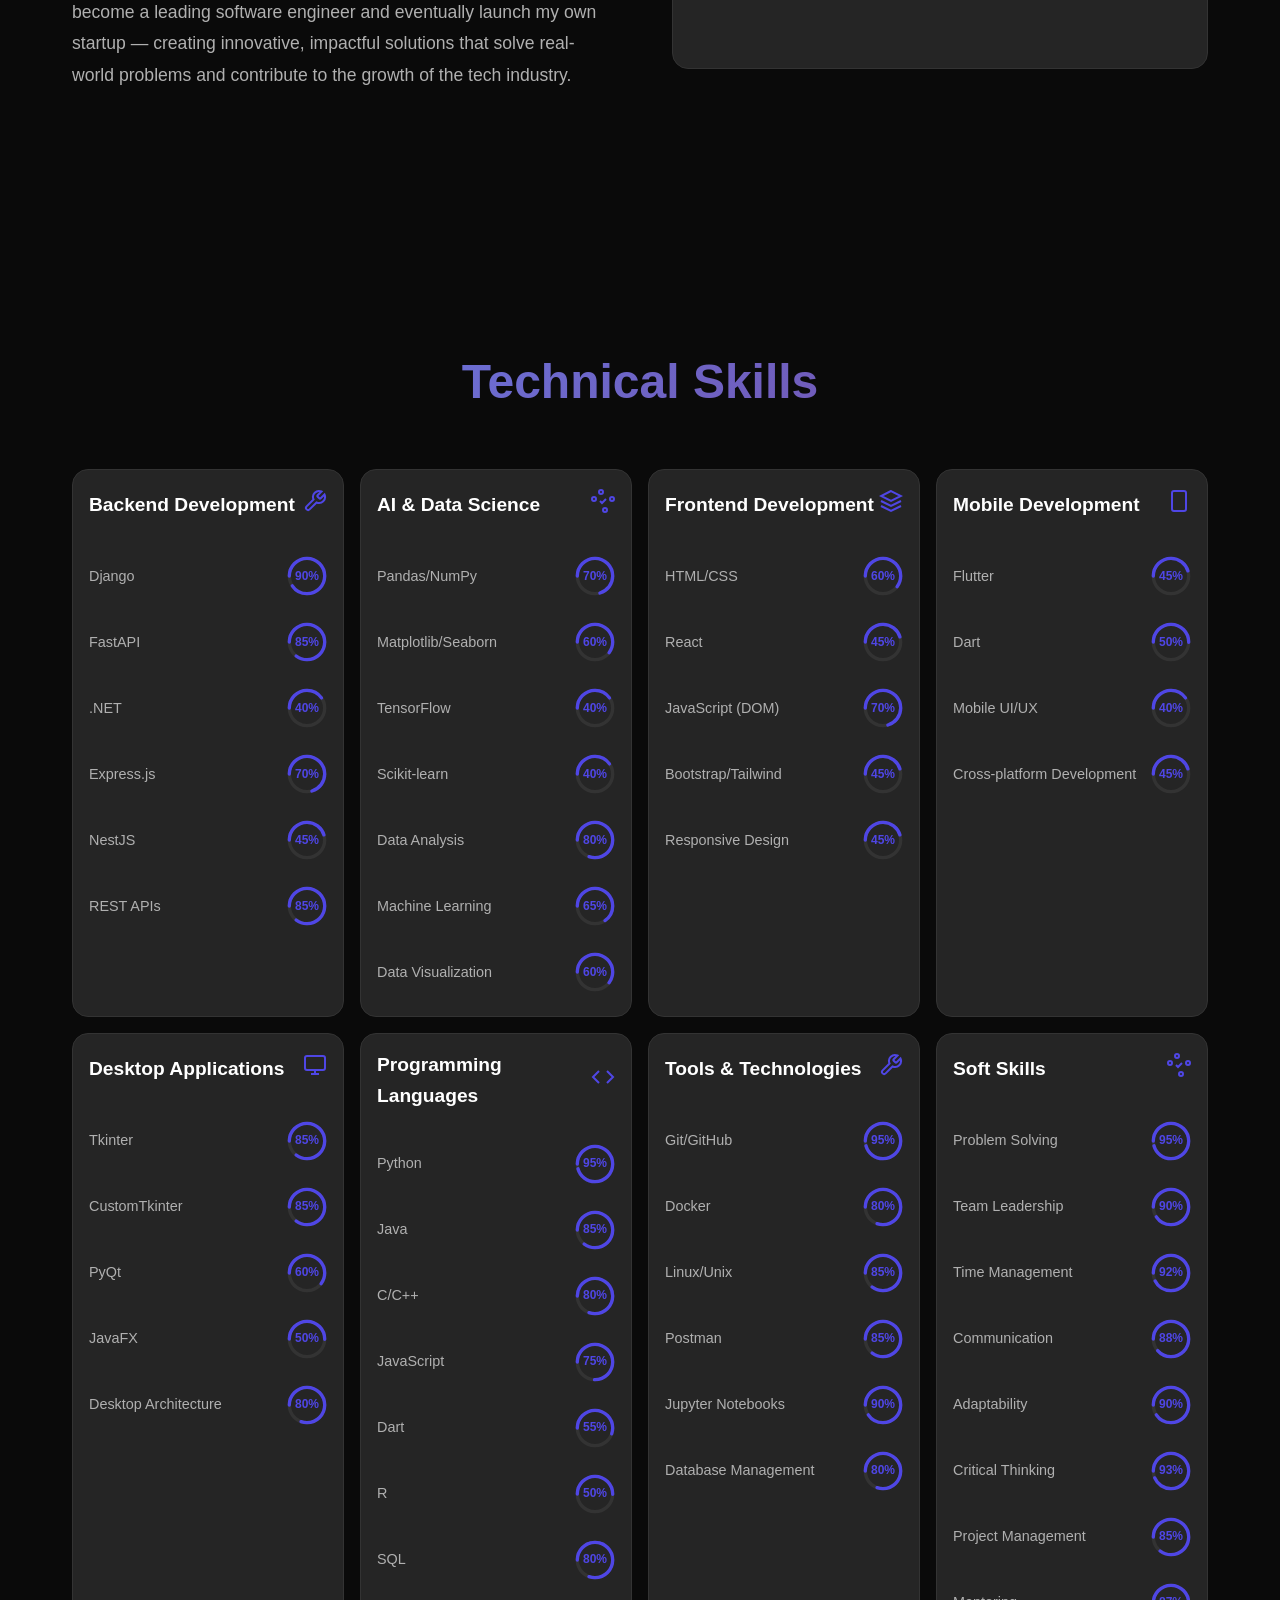
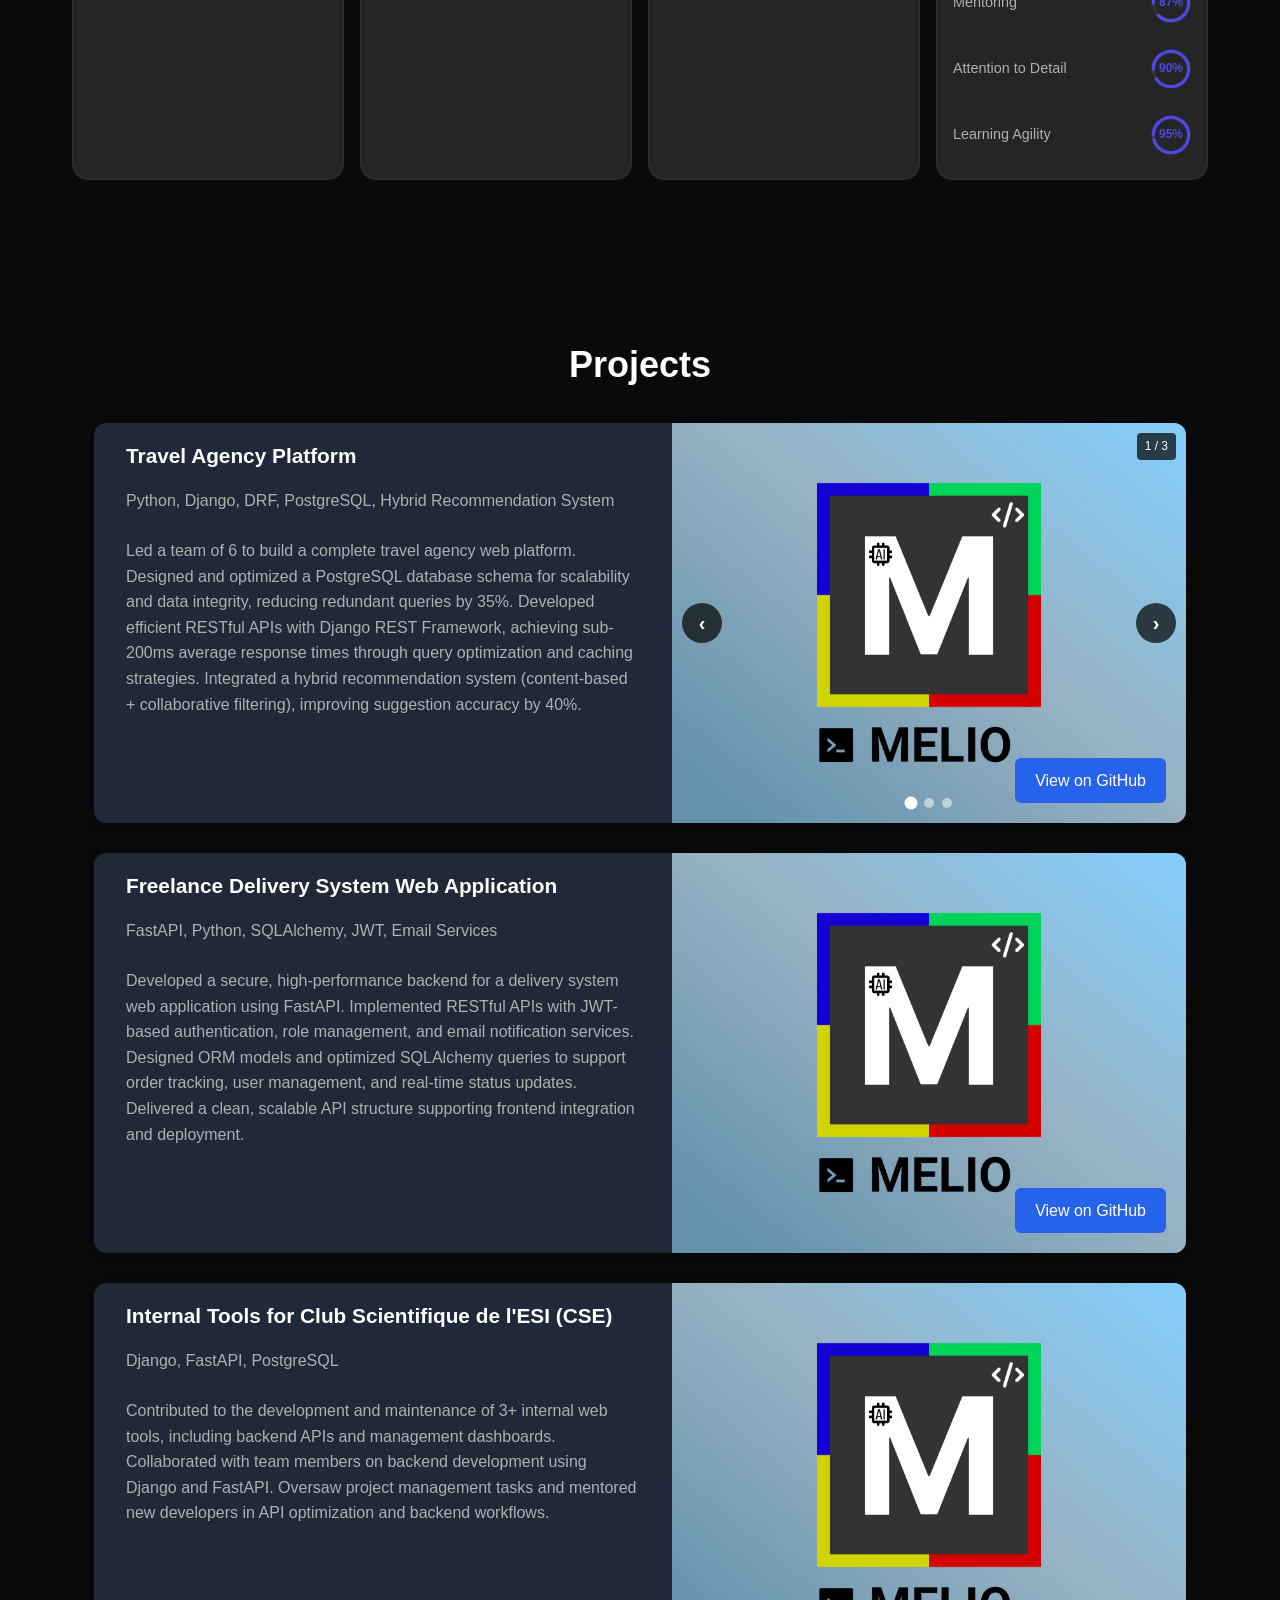
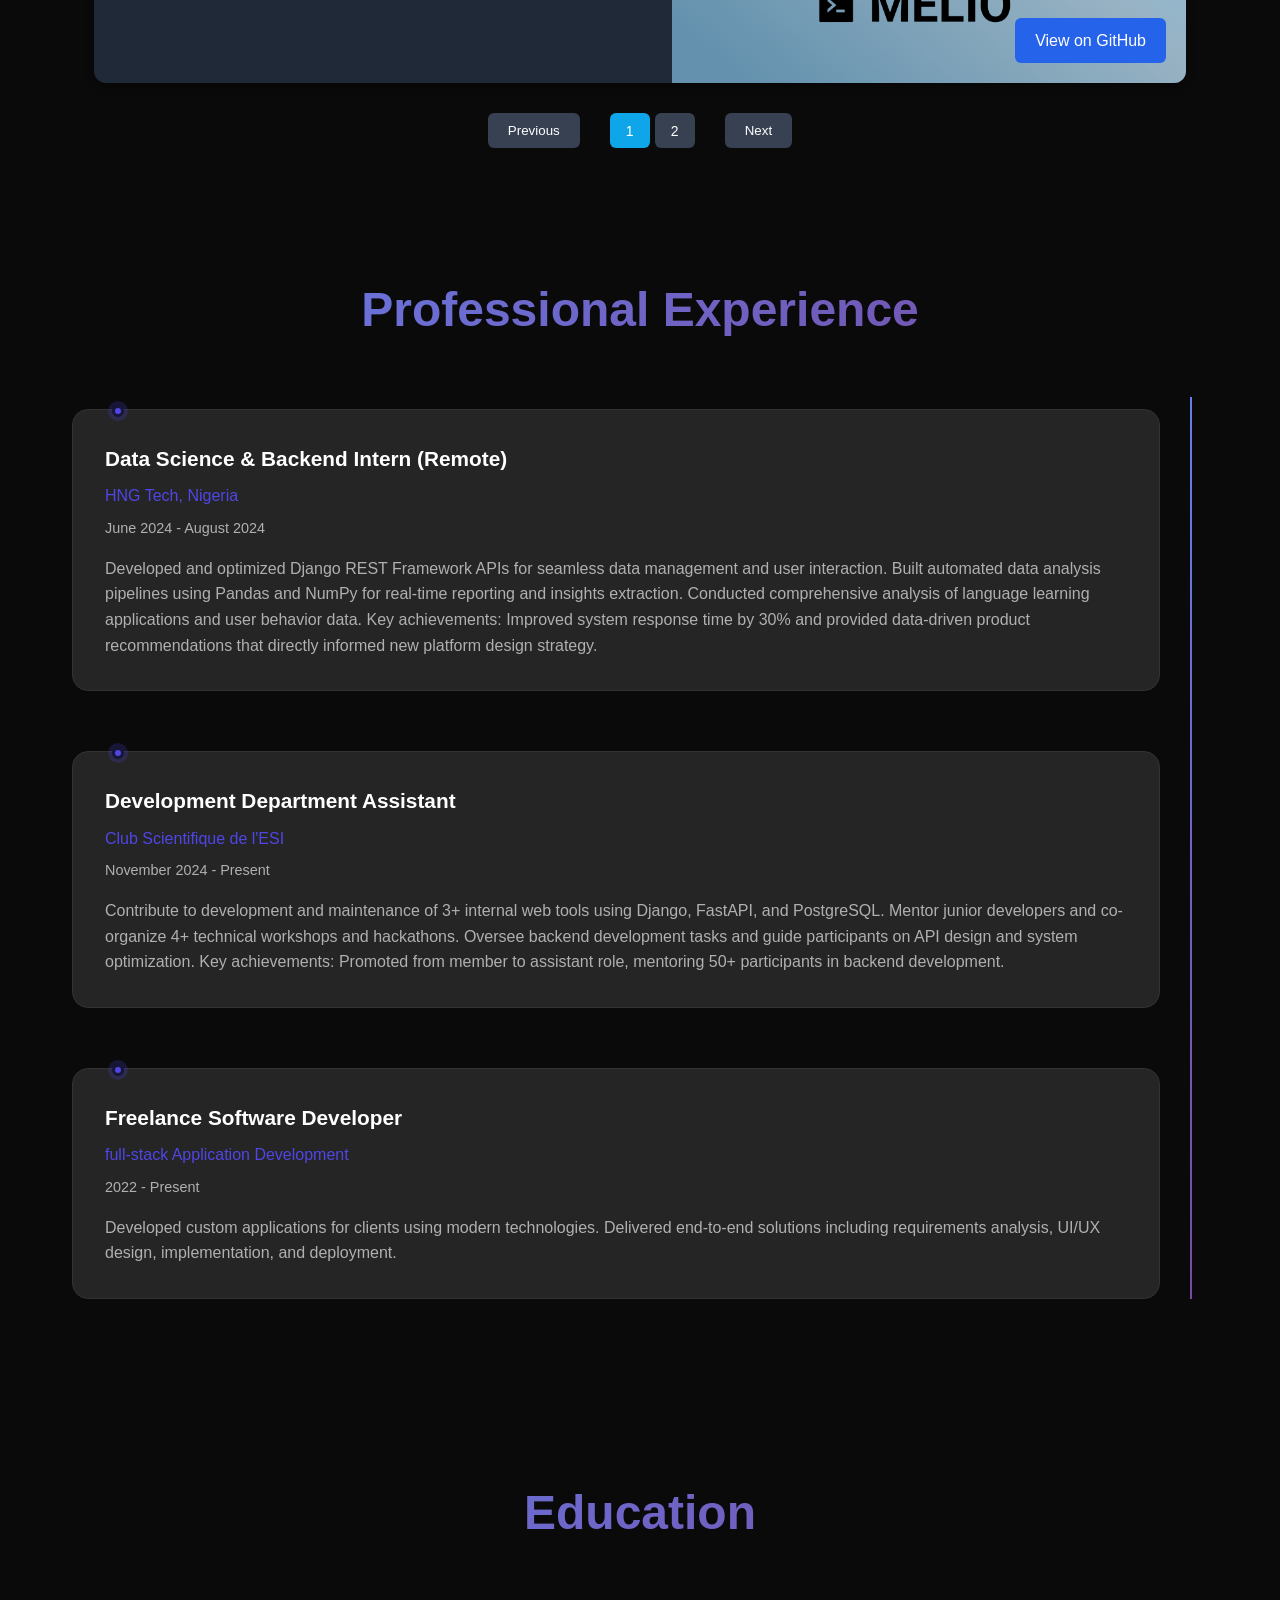
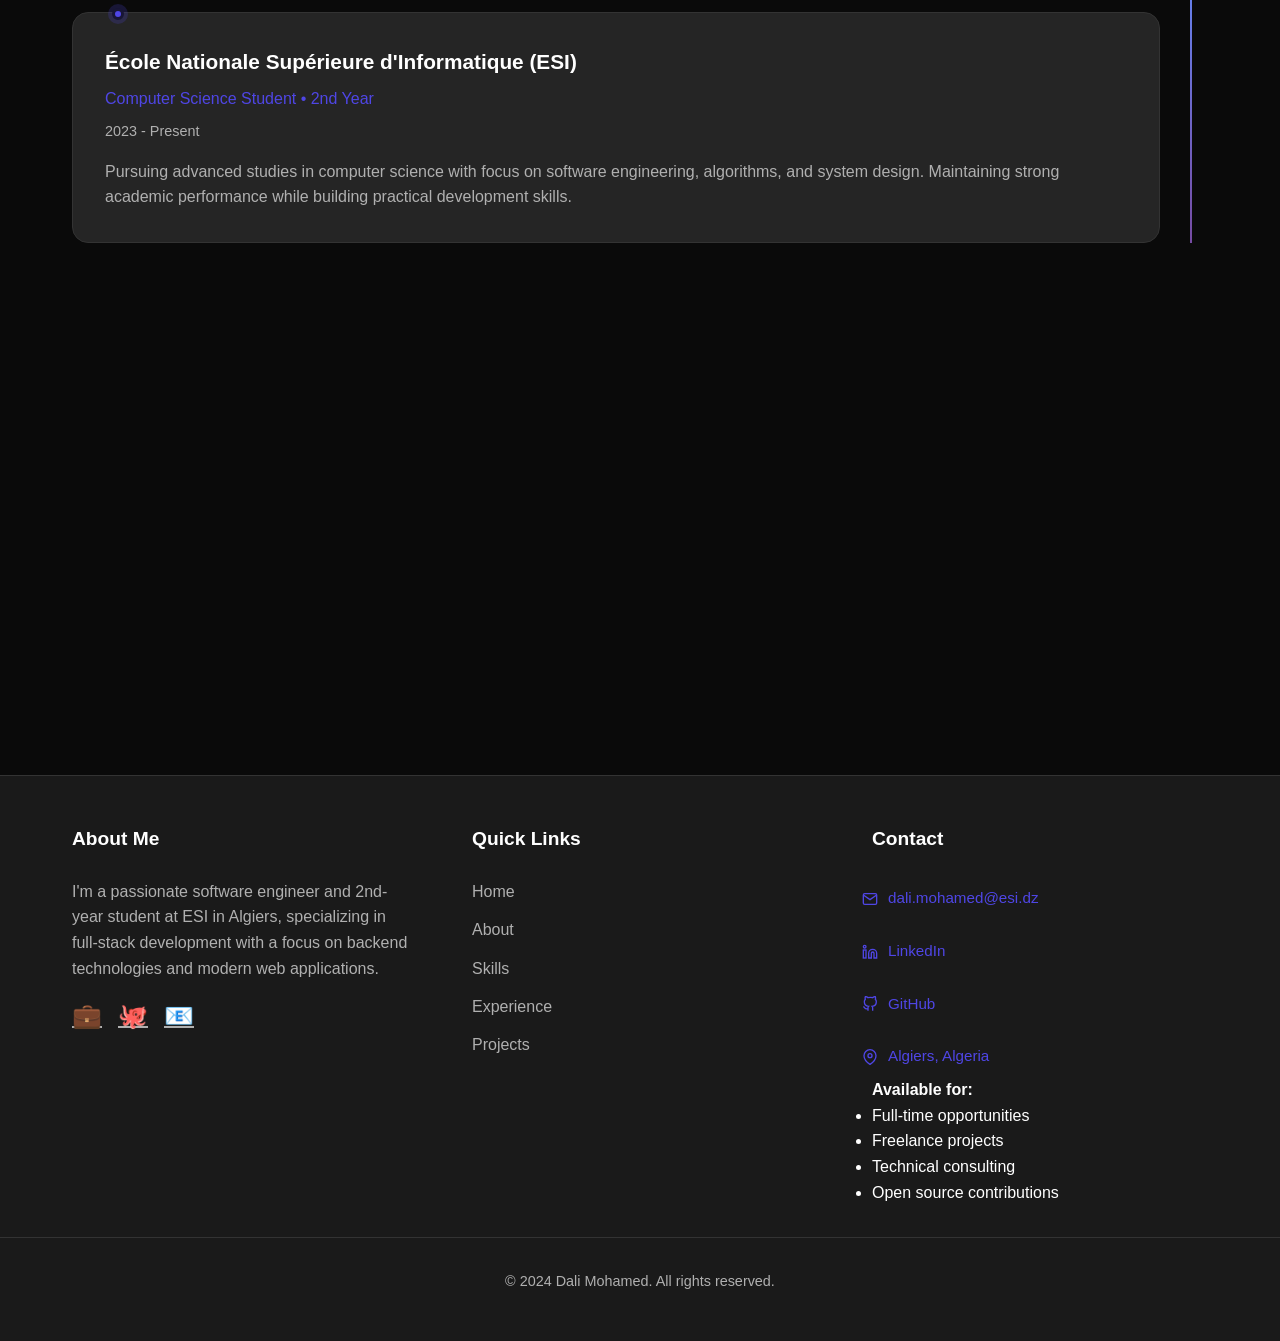
==== commit 632abc35: "added responsiveness to skills" ====
--- a/index.html
+++ b/index.html
@@ -787,9 +787,7 @@
         </section>
 
         <!-- Page 4: Projects -->
-        <!-- pagination -->
-        <span id="projects" class="page">
-        <section id="section-projects" class="page">
+        <section id="projects" class="page">
             <h2 class="section-title">Projects</h2>
           
             <div class="projects-container" id="projects-container">
@@ -801,9 +799,7 @@
               <button id="prevPage">Previous</button>
               <button id="nextPage">Next</button>
             </div>
-          </section>
-          
-        
+        </section>
 
         <!-- Page 5: Experience -->
         <section id="experience" class="page">
--- a/styles.css
+++ b/styles.css
@@ -581,13 +581,13 @@
 .skills-grid {
     display: grid;
     grid-template-columns: repeat(4, 1fr);
-    gap: 1.5rem;
+    gap: 1rem;
     margin-bottom: 2rem;
 }
 
 .skill-card {
     background: var(--card-bg);
-    padding: 2rem;
+    padding: 1rem;
     border-radius: 16px;
     border: 1px solid var(--border);
     transition: all 0.3s ease;
@@ -652,16 +652,18 @@
 .skill-items {
     display: flex;
     flex-direction: column;
-    gap: 1rem;
+    gap: 10px;
     position: relative;
     z-index: 1;
 }
 
 .skill-item {
+    width: 100%!important;
     display: flex;
     align-items: center;
-    gap: 1rem;
-    padding: 0.5rem 0;
+    justify-content: space-between;
+    gap: 0.5rem;
+    padding: 0.5rem 0!important;
 }
 
 .skill-name {
@@ -812,7 +814,7 @@
 
 /* Projects Section */
 /* Section container */
-#section-projects {
+#projects {
     padding: 60px 30px;
     width: 90%;
     margin: auto;
@@ -1116,15 +1118,19 @@
         padding: 2rem 1rem;
     }
     
-    .skills-grid,
+    .skills-grid{
+        grid-template-columns: 1fr 1fr;
+    }
     .projects-grid,
     .contact-grid {
-        grid-template-columns: 1fr;
+        grid-template-columns: 1fr ;
     }
     
     .skill-item {
-        flex-direction: column;
-        align-items: flex-start;
+        width: 100%!important;
+        flex-direction: row;
+        align-items: center;
+        justify-content: space-between;
         gap: 0.5rem;
     }
     
@@ -1150,7 +1156,7 @@
     }
     
     .skill-percentage {
-        align-self: flex-end;
+        align-self: center;
     }
     
     .section-pagination {
@@ -1174,17 +1180,19 @@
     .page-content {
         padding: 0 1rem;
     }
-    
+    .skills-grid{
+        gap: 0.5rem;
+    }
     .projects-grid,
-    .skills-grid,
     .contact-grid {
         gap: 1.5rem;
     }
-    
+    .skill-card{
+        margin: 0;
+    }
     .project-card,
-    .skill-card,
     .contact-card {
-        margin: 0 1rem;
+        margin:  1rem;
     }
 
     .top-nav {
@@ -1514,7 +1522,9 @@
         padding: 2rem 1rem;
     }
     
-    .skills-grid,
+    .skills-grid {
+        grid-template-columns: 1fr 1fr;
+    }
     .projects-grid,
     .contact-grid {
         grid-template-columns: 1fr;
@@ -1547,10 +1557,12 @@
         gap: 1.5rem;
     }
     
+    .skill-card{
+        margin: 0;
+    }
     .project-card,
-    .skill-card,
     .contact-card {
-        margin: 0 1rem;
+        margin: 1rem;
     }
 
     .top-nav {
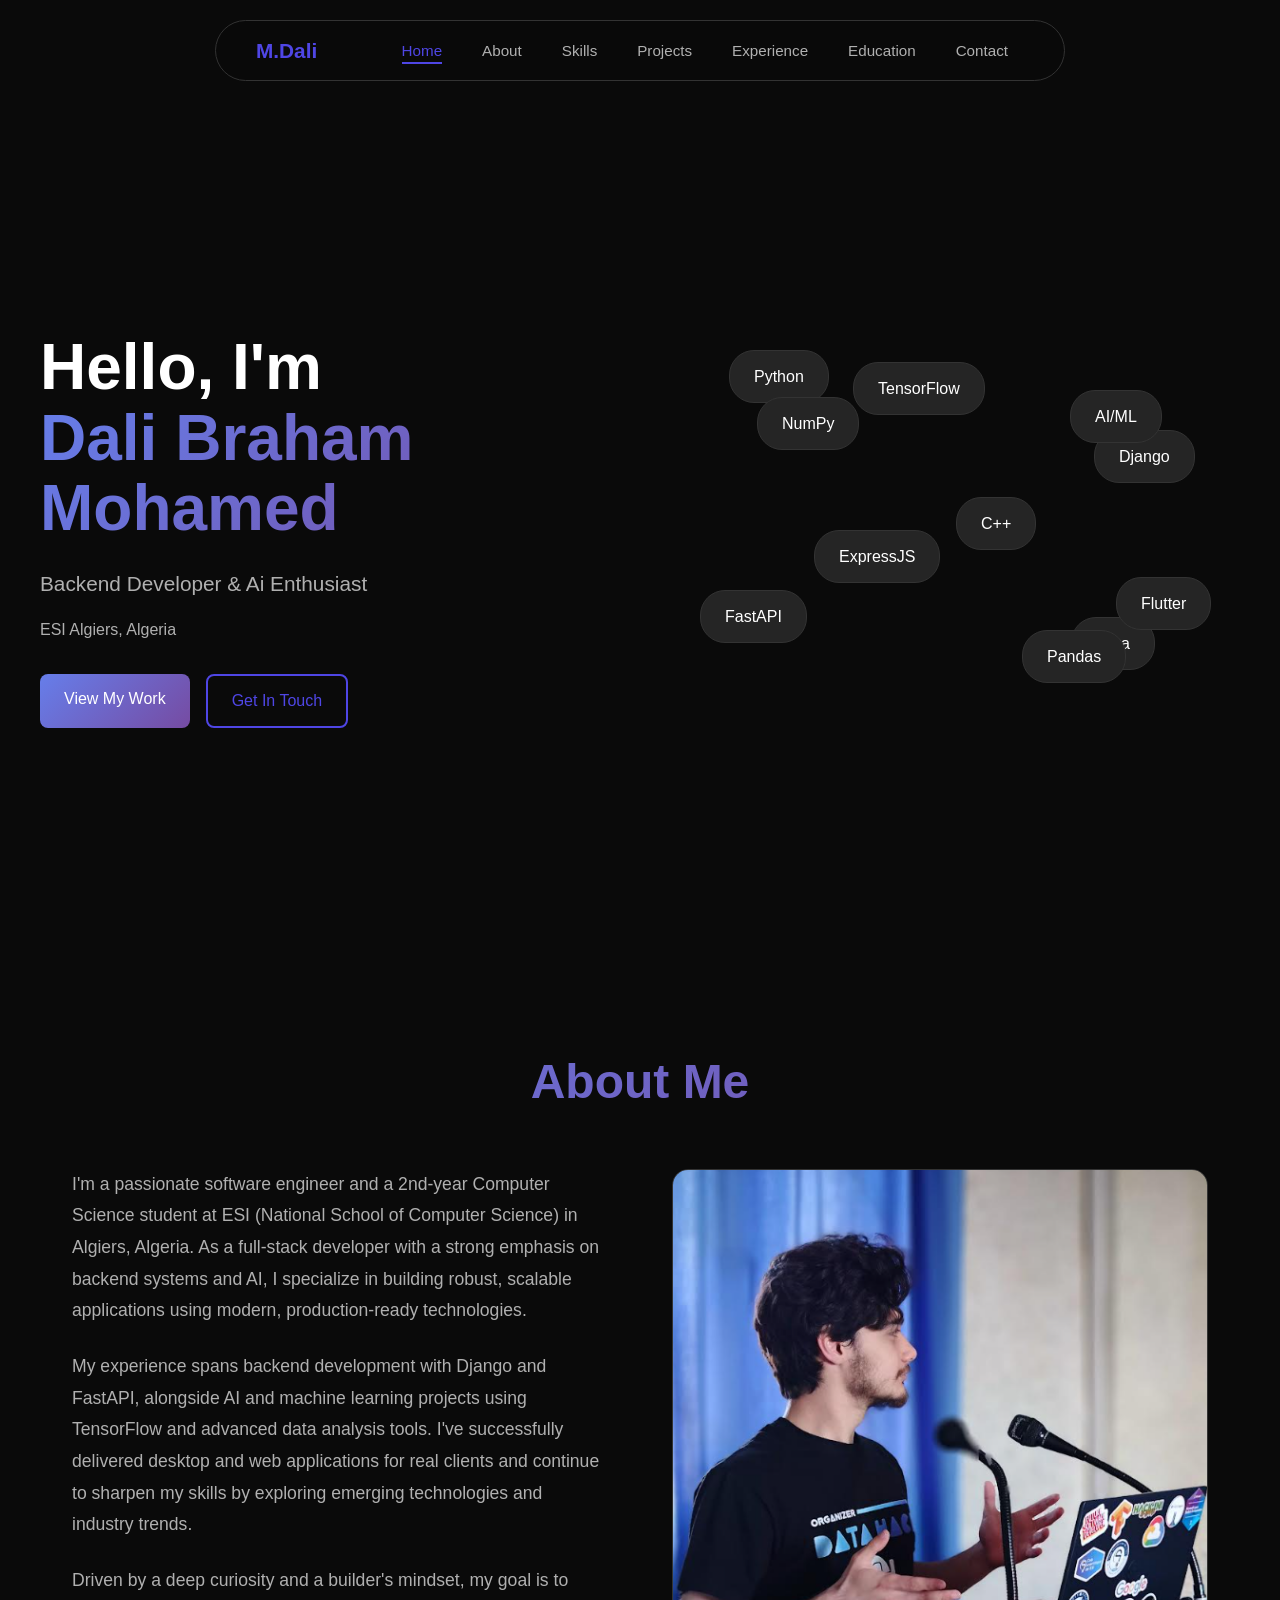
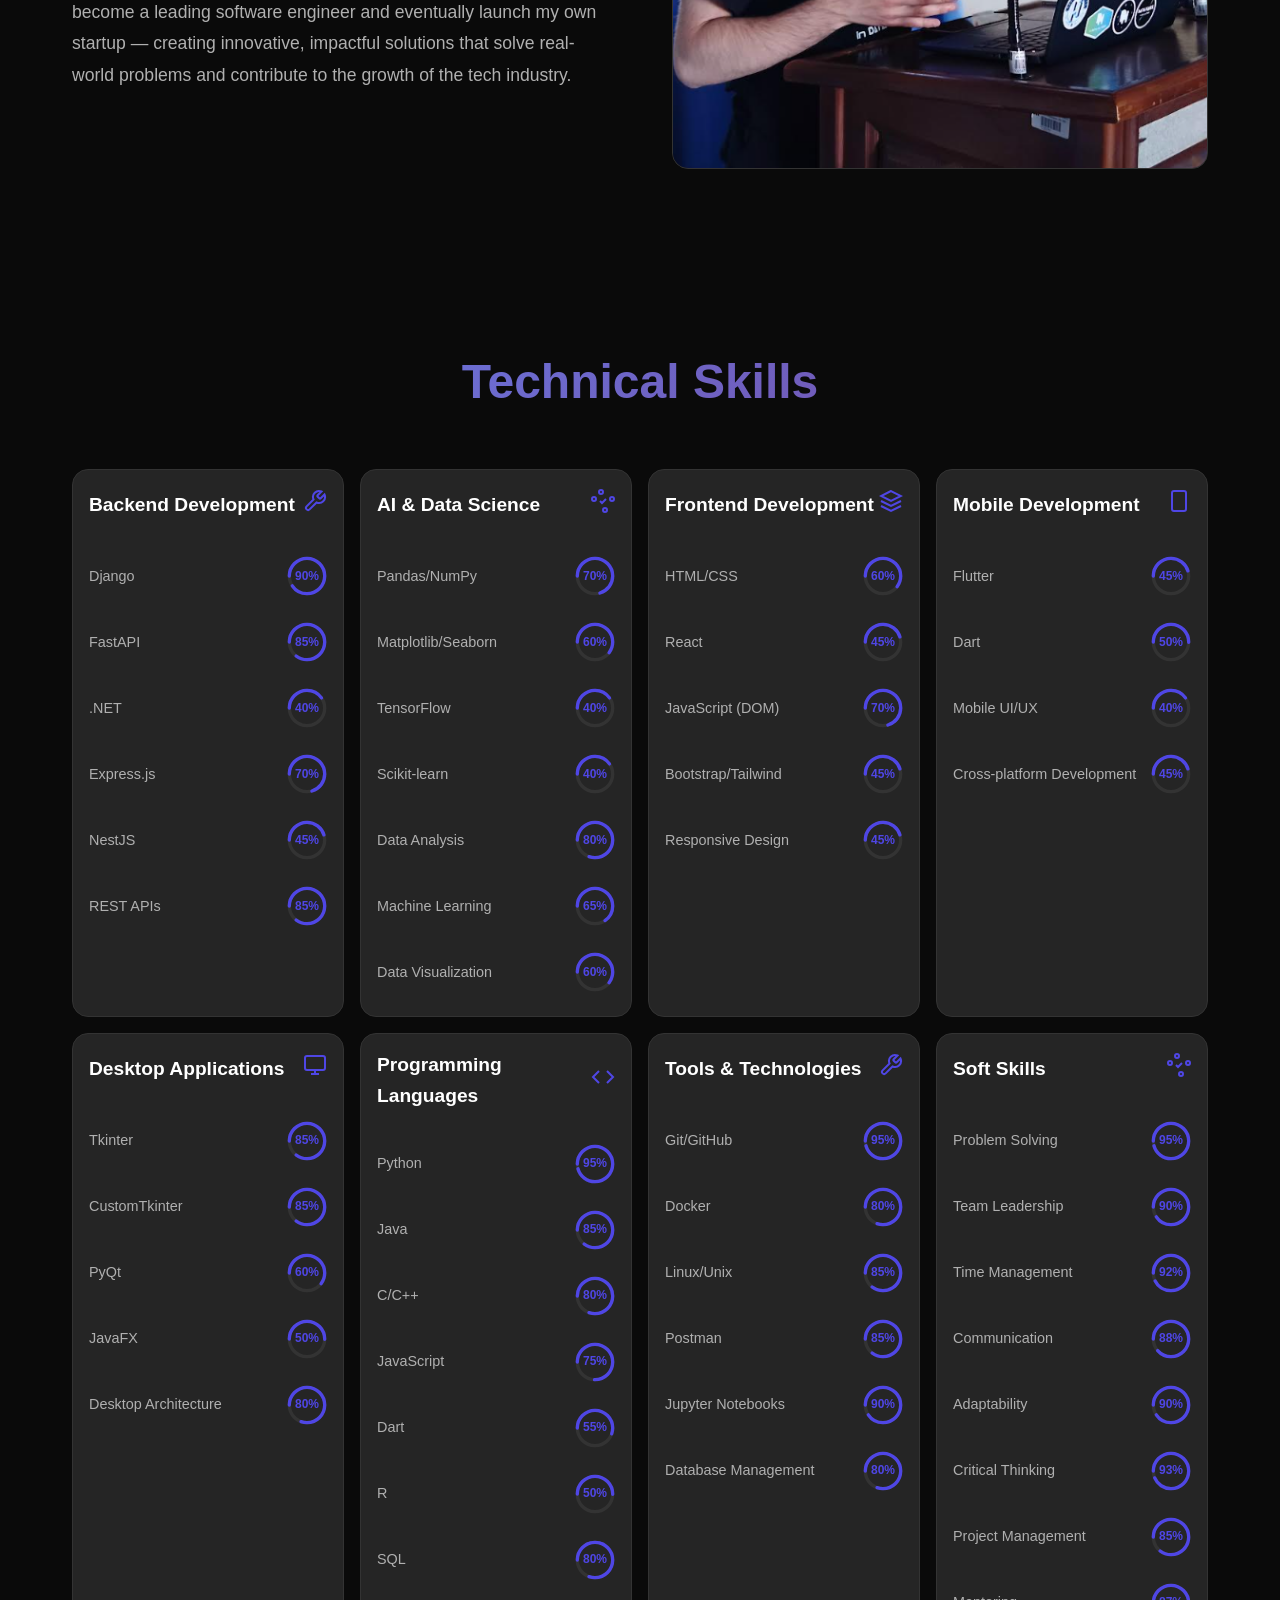
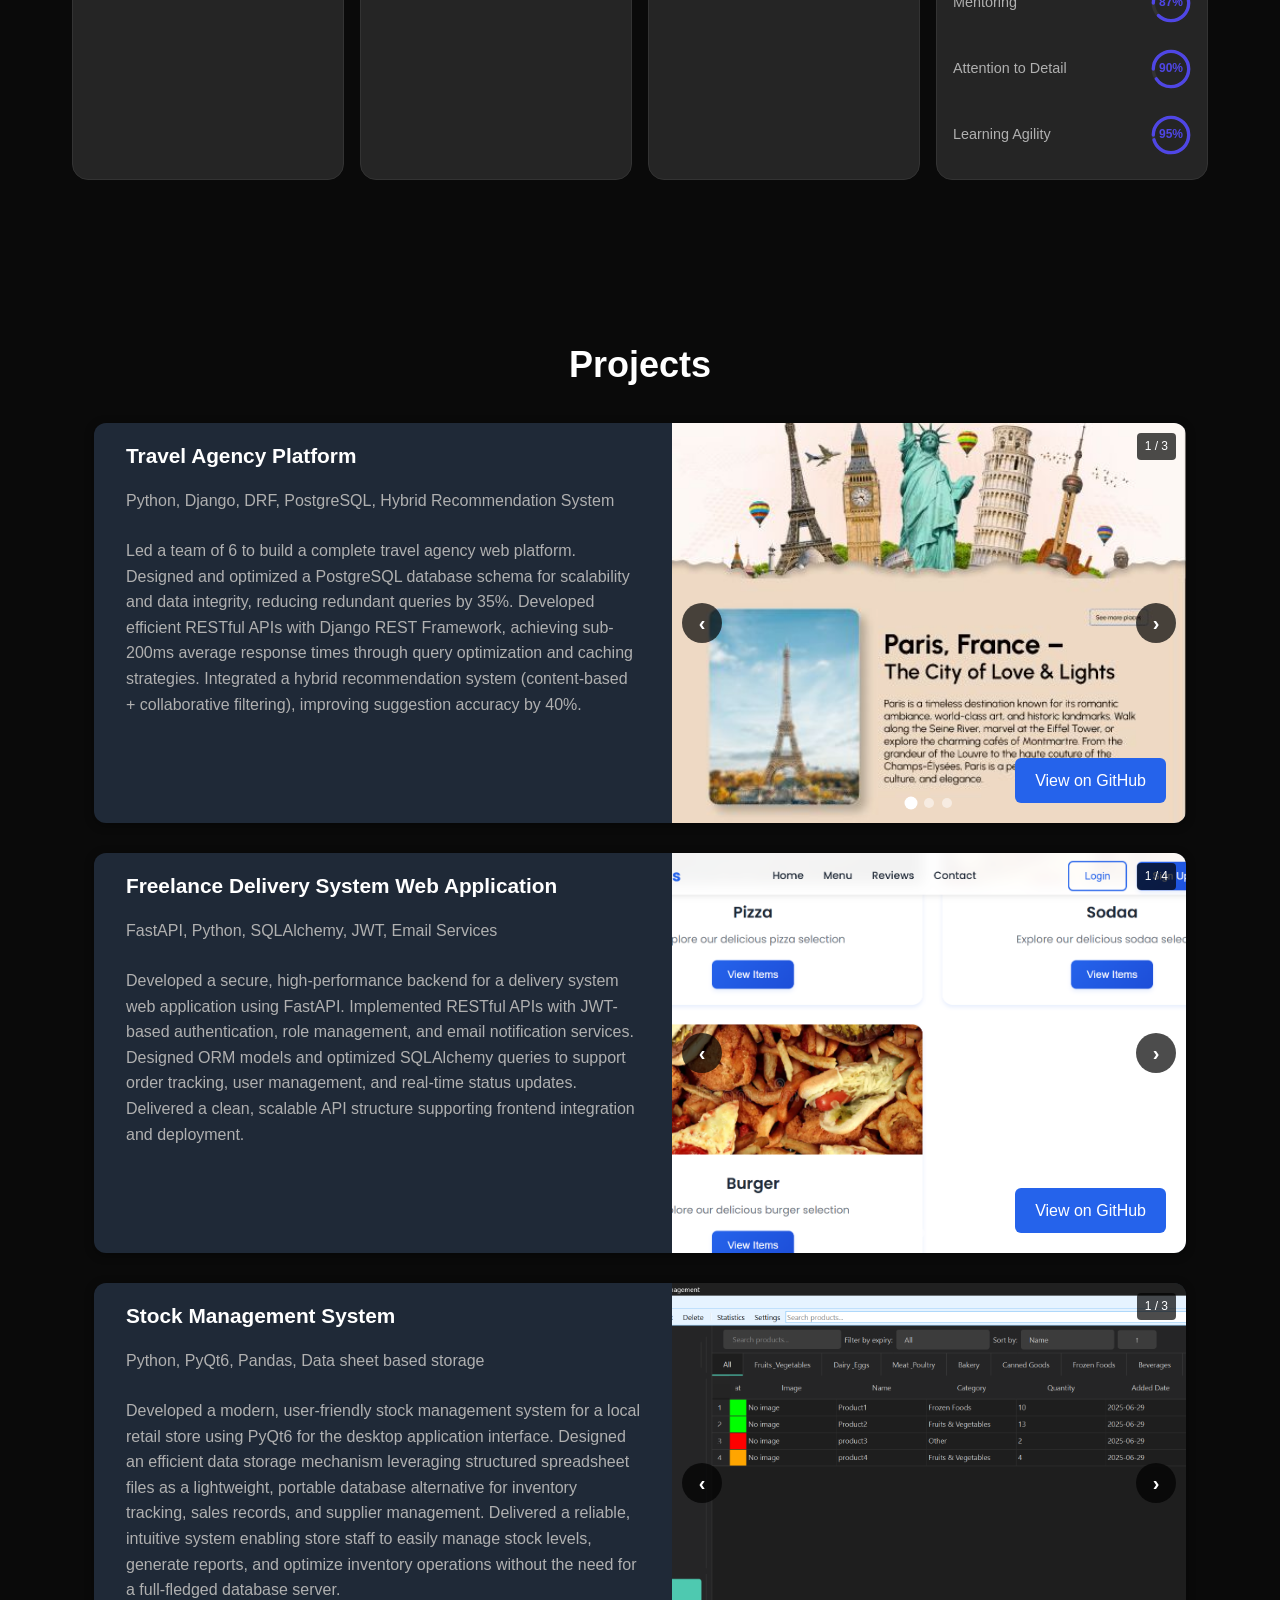
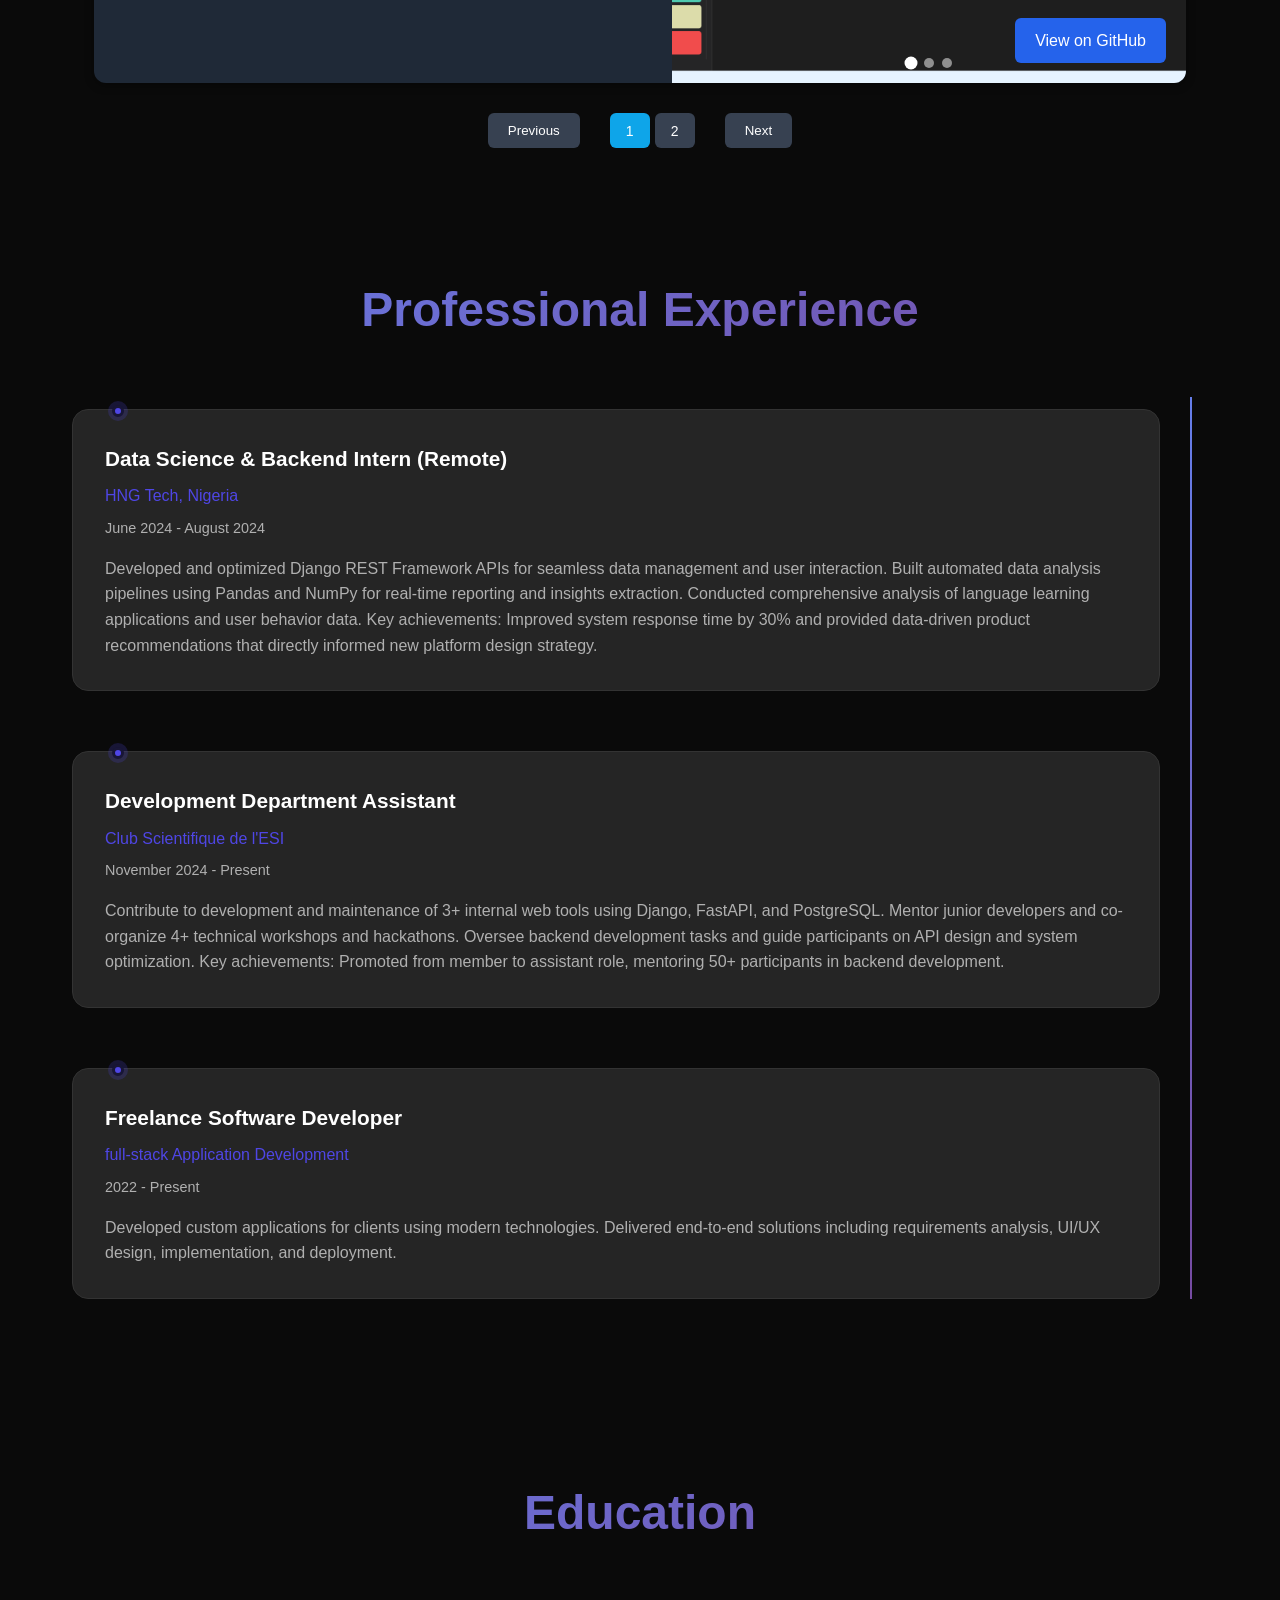
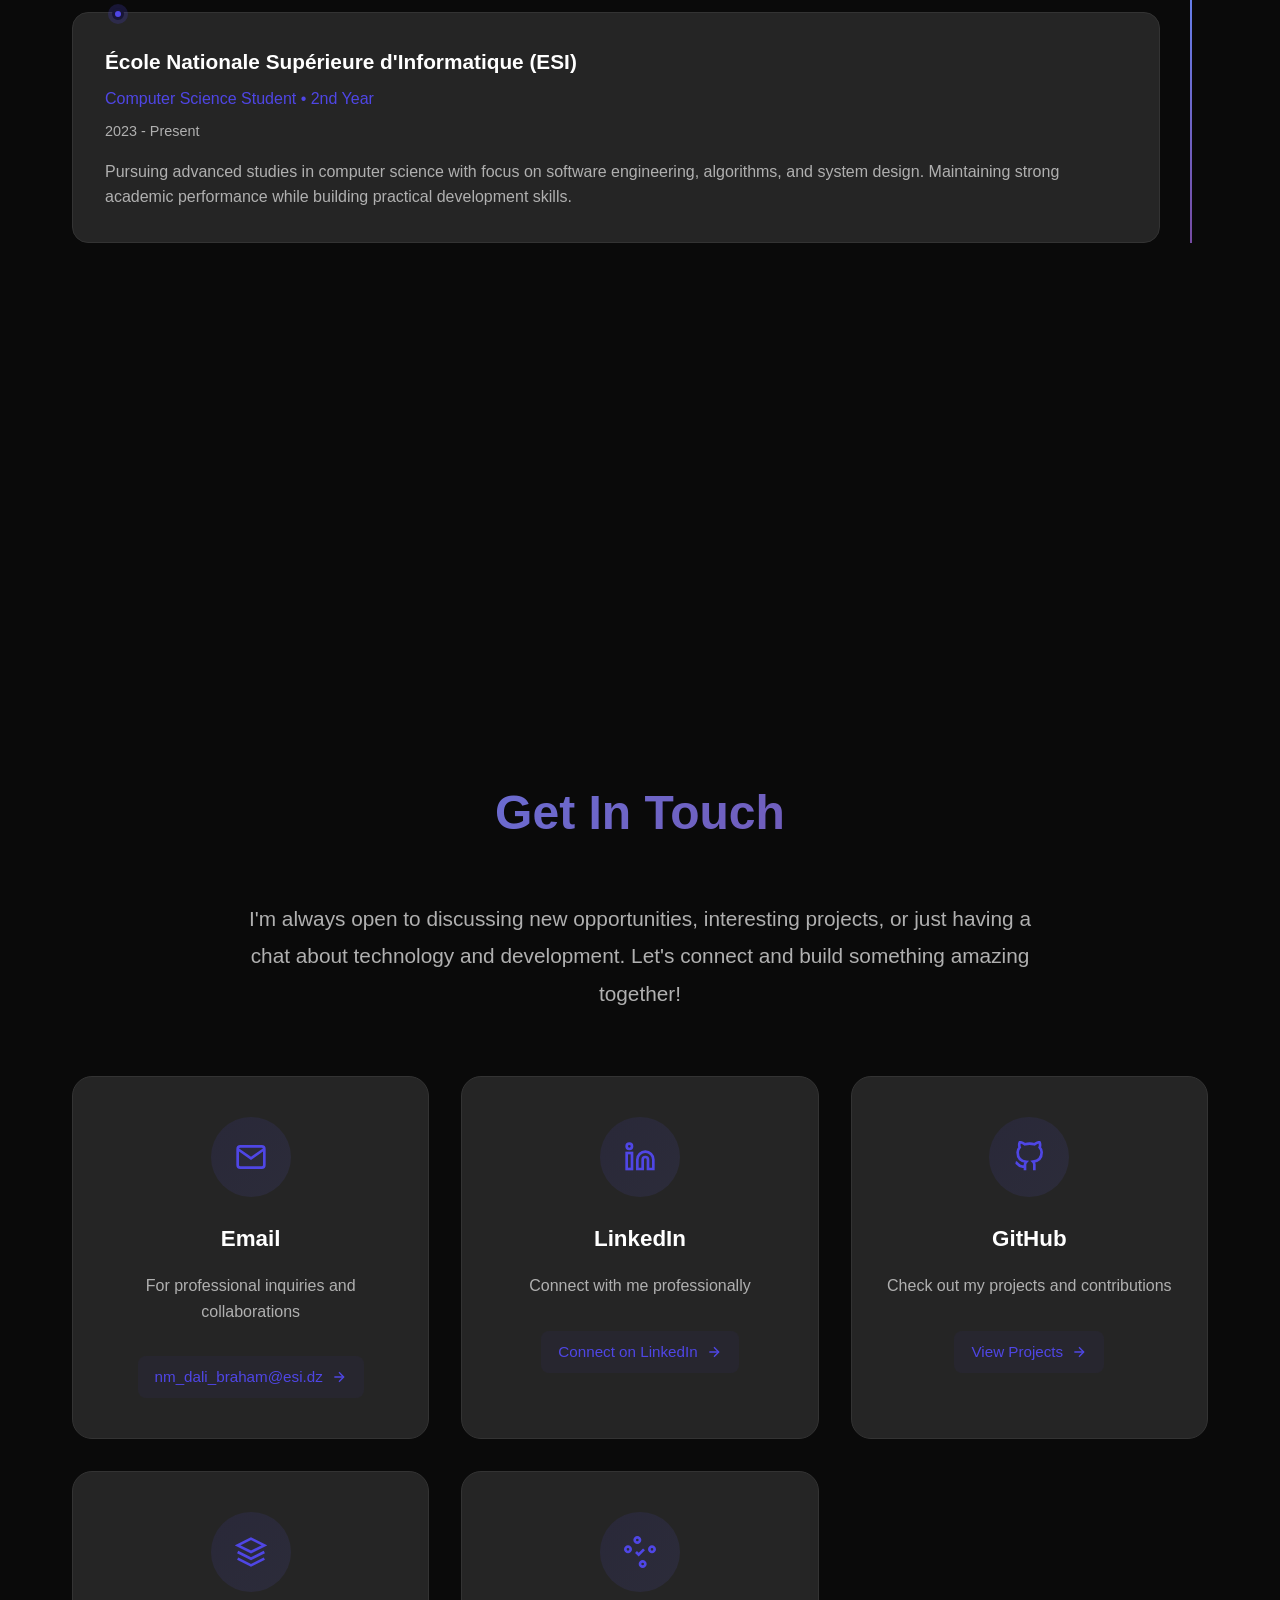
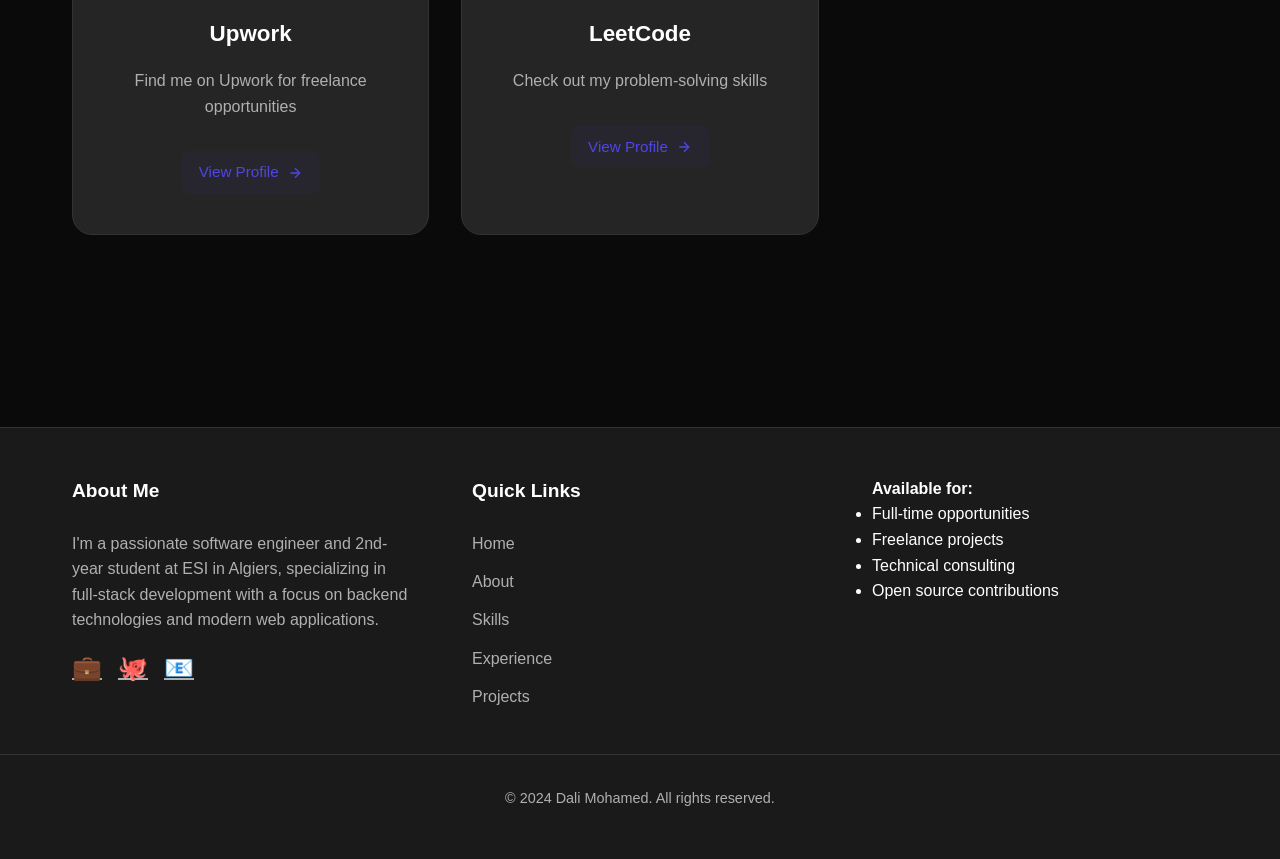
==== commit d5c604db: "final version" ====
--- a/index.html
+++ b/index.html
@@ -5,6 +5,7 @@
     <meta name="viewport" content="width=device-width, initial-scale=1.0">
     <title>Dali - Software Engineer</title>
     <link rel="stylesheet" href="styles.css">
+    <link rel="icon" type="image/png" href="./images/melio.png">
 </head>
 <body>
     <!-- Sidebar -->
@@ -148,7 +149,7 @@
                     </div>
                     
                     <div class="about-photo">
-                        <!-- Photo will be added here -->
+                        <img src="./images/me.png" alt="Dali Braham Mohamed" class="about-photo-img">
                     </div>
                 </div>
             </div>
@@ -799,7 +800,7 @@
               <button id="prevPage">Previous</button>
               <button id="nextPage">Next</button>
             </div>
-        </section>
+          </section>
 
         <!-- Page 5: Experience -->
         <section id="experience" class="page">
@@ -856,7 +857,113 @@
             </div>
         </section>
 
-
+        <!-- Contact Section -->
+        <section id="contact" class="page">
+            <div class="page-content">
+                <h2 class="page-title">Get In Touch</h2>
+                <div class="contact-content">
+                    <div class="contact-intro">
+                        <p>I'm always open to discussing new opportunities, interesting projects, or just having a chat about technology and development. Let's connect and build something amazing together!</p>
+                    </div>
+                    
+                    <div class="contact-grid">
+                        <div class="contact-card">
+                            <div class="contact-card-icon">
+                                <svg width="32" height="32" viewBox="0 0 24 24" fill="none" stroke="currentColor" stroke-width="2">
+                                    <path d="M4 4h16c1.1 0 2 .9 2 2v12c0 1.1-.9 2-2 2H4c-1.1 0-2-.9-2-2V6c0-1.1.9-2 2-2z"/>
+                                    <polyline points="22,6 12,13 2,6"/>
+                                </svg>
+                            </div>
+                            <h3>Email</h3>
+                            <p>For professional inquiries and collaborations</p>
+                            <a href="mailto:nm_dali_braham@esi.dz" class="contact-link">
+                                nm_dali_braham@esi.dz
+                                <svg width="16" height="16" viewBox="0 0 24 24" fill="none" stroke="currentColor" stroke-width="2">
+                                    <path d="M5 12h14"/>
+                                    <path d="m12 5 7 7-7 7"/>
+                                </svg>
+                            </a>
+                        </div>
+                        
+                        <div class="contact-card">
+                            <div class="contact-card-icon">
+                                <svg width="32" height="32" viewBox="0 0 24 24" fill="none" stroke="currentColor" stroke-width="2">
+                                    <path d="M16 8a6 6 0 0 1 6 6v7h-4v-7a2 2 0 0 0-2-2 2 2 0 0 0-2 2v7h-4v-7a6 6 0 0 1 6-6z"/>
+                                    <rect x="2" y="9" width="4" height="12"/>
+                                    <circle cx="4" cy="4" r="2"/>
+                                </svg>
+                            </div>
+                            <h3>LinkedIn</h3>
+                            <p>Connect with me professionally</p>
+                            <a href="https://www.linkedin.com/in/m-dali-braham/" class="contact-link" target="_blank">
+                                Connect on LinkedIn
+                                <svg width="16" height="16" viewBox="0 0 24 24" fill="none" stroke="currentColor" stroke-width="2">
+                                    <path d="M5 12h14"/>
+                                    <path d="m12 5 7 7-7 7"/>
+                                </svg>
+                            </a>
+                        </div>
+                        
+                        <div class="contact-card">
+                            <div class="contact-card-icon">
+                                <svg width="32" height="32" viewBox="0 0 24 24" fill="none" stroke="currentColor" stroke-width="2">
+                                    <path d="M9 19c-5 1.5-5-2.5-7-3m14 6v-3.87a3.37 3.37 0 0 0-.94-2.61c3.14-.35 6.44-1.54 6.44-7A5.44 5.44 0 0 0 20 4.77 5.07 5.07 0 0 0 19.91 1S18.73.65 16 2.48a13.38 13.38 0 0 0-7 0C6.27.65 5.09 1 5.09 1A5.07 5.07 0 0 0 5 4.77a5.44 5.44 0 0 0-1.5 3.78c0 5.42 3.3 6.61 6.44 7A3.37 3.37 0 0 0 9 18.13V22"/>
+                                </svg>
+                            </div>
+                            <h3>GitHub</h3>
+                            <p>Check out my projects and contributions</p>
+                            <a href="https://github.com/Dali-MDB/" class="contact-link" target="_blank">
+                                View Projects
+                                <svg width="16" height="16" viewBox="0 0 24 24" fill="none" stroke="currentColor" stroke-width="2">
+                                    <path d="M5 12h14"/>
+                                    <path d="m12 5 7 7-7 7"/>
+                                </svg>
+                            </a>
+                        </div>
+                        
+                        <div class="contact-card">
+                            <div class="contact-card-icon">
+                                <svg width="32" height="32" viewBox="0 0 24 24" fill="none" stroke="currentColor" stroke-width="2">
+                                    <path d="M12 2L2 7l10 5 10-5-10-5zM2 17l10 5 10-5M2 12l10 5 10-5"/>
+                                </svg>
+                            </div>
+                            <h3>Upwork</h3>
+                            <p>Find me on Upwork for freelance opportunities</p>
+                            <a href="https://www.upwork.com/freelancers/~01e749d0b5c1f7e753" class="contact-link" target="_blank">
+                                View Profile
+                                <svg width="16" height="16" viewBox="0 0 24 24" fill="none" stroke="currentColor" stroke-width="2">
+                                    <path d="M5 12h14"/>
+                                    <path d="m12 5 7 7-7 7"/>
+                                </svg>
+                            </a>
+                        </div>
+                        
+                        <div class="contact-card">
+                            <div class="contact-card-icon">
+                                <svg width="32" height="32" viewBox="0 0 24 24" fill="none" stroke="currentColor" stroke-width="2">
+                                    <path d="M9 12l2 2 4-4"/>
+                                    <path d="M21 12c-1 0-2-1-2-2s1-2 2-2 2 1 2 2-1 2-2 2z"/>
+                                    <path d="M3 12c1 0 2-1 2-2s-1-2-2-2-2 1-2 2 1 2 2 2z"/>
+                                    <path d="M12 3c0 1-1 2-2 2s-2-1-2-2 1-2 2-2 2 1 2 2z"/>
+                                    <path d="M12 21c0-1 1-2 2-2s2 1 2 2-1 2-2 2-2-1-2-2z"/>
+                                </svg>
+                            </div>
+                            <h3>LeetCode</h3>
+                            <p>Check out my problem-solving skills</p>
+                            <a href="https://leetcode.com/dali-Melio/" class="contact-link" target="_blank">
+                                View Profile
+                                <svg width="16" height="16" viewBox="0 0 24 24" fill="none" stroke="currentColor" stroke-width="2">
+                                    <path d="M5 12h14"/>
+                                    <path d="m12 5 7 7-7 7"/>
+                                </svg>
+                            </a>
+                        </div>
+                    </div>
+                    
+                    
+                </div>
+            </div>
+        </section>
 
     </main>
 
@@ -883,37 +990,7 @@
                 </ul>
             </div>
             <div class="footer-section">
-                <h3>Contact</h3>
-                <div class="footer-contact-grid">
-                    <div class="footer-contact-item">
-                        <svg width="16" height="16" viewBox="0 0 24 24" fill="none" stroke="currentColor" stroke-width="2" class="contact-icon">
-                            <path d="M4 4h16c1.1 0 2 .9 2 2v12c0 1.1-.9 2-2 2H4c-1.1 0-2-.9-2-2V6c0-1.1.9-2 2-2z"/>
-                            <polyline points="22,6 12,13 2,6"/>
-                        </svg>
-                        <a href="mailto:dali.mohamed@esi.dz" class="contact-link">dali.mohamed@esi.dz</a>
-                    </div>
-                    <div class="footer-contact-item">
-                        <svg width="16" height="16" viewBox="0 0 24 24" fill="none" stroke="currentColor" stroke-width="2" class="contact-icon">
-                            <path d="M16 8a6 6 0 0 1 6 6v7h-4v-7a2 2 0 0 0-2-2 2 2 0 0 0-2 2v7h-4v-7a6 6 0 0 1 6-6z"/>
-                            <rect x="2" y="9" width="4" height="12"/>
-                            <circle cx="4" cy="4" r="2"/>
-                        </svg>
-                        <a href="https://linkedin.com/in/dali-mohamed" class="contact-link" target="_blank">LinkedIn</a>
-                    </div>
-                    <div class="footer-contact-item">
-                        <svg width="16" height="16" viewBox="0 0 24 24" fill="none" stroke="currentColor" stroke-width="2" class="contact-icon">
-                            <path d="M9 19c-5 1.5-5-2.5-7-3m14 6v-3.87a3.37 3.37 0 0 0-.94-2.61c3.14-.35 6.44-1.54 6.44-7A5.44 5.44 0 0 0 20 4.77 5.07 5.07 0 0 0 19.91 1S18.73.65 16 2.48a13.38 13.38 0 0 0-7 0C6.27.65 5.09 1 5.09 1A5.07 5.07 0 0 0 5 4.77a5.44 5.44 0 0 0-1.5 3.78c0 5.42 3.3 6.61 6.44 7A3.37 3.37 0 0 0 9 18.13V22"/>
-                        </svg>
-                        <a href="https://github.com/Dali-M" class="contact-link" target="_blank">GitHub</a>
-                    </div>
-                    <div class="footer-contact-item">
-                        <svg class="contact-icon" width="16" height="16" viewBox="0 0 24 24" fill="none" stroke="currentColor" stroke-width="2" class="contact-icon">
-                            <path d="M21 10c0 7-9 13-9 13s-9-6-9-13a9 9 0 0 1 18 0z"/>
-                            <circle cx="12" cy="10" r="3"/>
-                        </svg>
-                        <span class="contact-link">Algiers, Algeria</span>
-                    </div>
-                </div>
+            
                 <div class="footer-availability">
                     <h4>Available for:</h4>
                     <ul>
--- a/styles.css
+++ b/styles.css
@@ -552,7 +552,7 @@
 
 .about-photo {
     width: 100%;
-    height: 500px;
+    height: 600px;
     background: var(--card-bg);
     border-radius: 16px;
     border: 1px solid var(--border);
@@ -563,6 +563,8 @@
     animation: fadeInUp 0.6s ease forwards;
     animation-delay: 0.6s;
     transition: all 0.3s ease;
+    overflow: hidden;
+    position: relative;
 }
 
 .about-photo:hover {
@@ -570,11 +572,19 @@
     box-shadow: 0 8px 25px rgba(79, 70, 229, 0.1);
 }
 
-.about-photo::before {
-    content: '📷';
-    font-size: 3rem;
-    color: var(--text-secondary);
-    opacity: 0.5;
+.about-photo-img {
+    width: 100%;
+    height: 120%;
+    object-fit: cover;
+    border-radius: 16px;
+    transition: transform 0.3s ease;
+    display: block;
+    opacity: 1;
+
+}
+
+.about-photo:hover .about-photo-img {
+    transform: scale(1.05);
 }
 
 /* Skills Section */
@@ -1221,6 +1231,33 @@
         flex: 0 0 100%;
         min-width: 100%;
     }
+    
+    /* Project card responsive fixes */
+    .project-card {
+        flex-direction: column;
+        height: auto;
+        min-height: 400px;
+    }
+    
+    .project-content {
+        flex: none;
+        padding: 20px;
+        order: 1;
+    }
+    
+    .project-image {
+        flex: none;
+        height: 250px;
+        min-width: 100%;
+        order: 2;
+    }
+    
+    .project-link {
+        position: relative;
+        bottom: auto;
+        right: auto;
+        margin-top: 15px;
+    }
 }
 
 @media (max-width: 480px) {
@@ -1235,7 +1272,75 @@
     
     .btn {
         width: 200px;
-    text-align: center;
+        text-align: center;
+    }
+    
+    /* Additional project card fixes for very small screens */
+    .project-card {
+        margin: 0.5rem;
+        min-height: 350px;
+    }
+    
+    .project-content {
+        padding: 15px;
+    }
+    
+    .project-content h3 {
+        font-size: 20px;
+        margin-bottom: 10px;
+    }
+    
+    .project-content p {
+        font-size: 14px;
+        margin-bottom: 15px;
+    }
+    
+    .project-image {
+        height: 200px;
+    }
+    
+    .project-link {
+        padding: 8px 16px;
+        font-size: 14px;
+    }
+    
+    /* Contact section responsive fixes */
+    .contact-card {
+        padding: 1.5rem 1rem;
+    }
+    
+    .contact-card-icon {
+        width: 50px;
+        height: 50px;
+    }
+    
+    .contact-card h3 {
+        font-size: 1.1rem;
+    }
+    
+    .contact-card p {
+        font-size: 0.85rem;
+    }
+    
+    .contact-link {
+        font-size: 0.85rem;
+        padding: 0.4rem 0.8rem;
+    }
+    
+    .contact-availability {
+        padding: 1.5rem 1rem;
+    }
+    
+    .availability-header h3 {
+        font-size: 1.3rem;
+    }
+    
+    .availability-header p {
+        font-size: 1rem;
+    }
+    
+    .contact-intro p {
+        font-size: 1rem;
     }
 }
 
@@ -1697,31 +1802,32 @@
     color: var(--accent-hover);
 }
 
-/* Contact Section */
+/* Contact Section Styles */
 .contact-content {
     text-align: center;
-    max-width: 1000px;
+    max-width: 1200px;
     margin: 0 auto;
 }
 
-.contact-text {
+.contact-intro {
     margin-bottom: 4rem;
-}
-
-.contact-text p {
-    font-size: 1.2rem;
+    max-width: 800px;
+    margin-left: auto;
+    margin-right: auto;
+}
+
+.contact-intro p {
+    font-size: 1.3rem;
     color: var(--text-secondary);
     line-height: 1.8;
     opacity: 0;
     animation: fadeInUp 0.6s ease forwards;
-    max-width: 800px;
-    margin: 0 auto;
 }
 
 .contact-grid {
     display: grid;
     grid-template-columns: repeat(auto-fit, minmax(280px, 1fr));
-    gap: 2.5rem;
+    gap: 2rem;
     margin-bottom: 4rem;
 }
 
@@ -1736,6 +1842,7 @@
     animation: fadeInUp 0.6s ease forwards;
     position: relative;
     overflow: hidden;
+    cursor: pointer;
 }
 
 .contact-card::before {
@@ -1765,19 +1872,26 @@
     border-color: var(--accent);
 }
 
-.contact-icon {
-    font-size: 3rem;
-    margin-bottom: 1.5rem;
-    display: block;
-    transition: transform 0.3s ease;
-}
-
-.contact-card:hover .contact-icon {
+.contact-card-icon {
+    width: 80px;
+    height: 80px;
+    background: linear-gradient(135deg, rgba(79, 70, 229, 0.1) 0%, rgba(103, 102, 241, 0.1) 100%);
+    border-radius: 50%;
+    display: flex;
+    align-items: center;
+    justify-content: center;
+    margin: 0 auto 1.5rem;
+    transition: all 0.3s ease;
+    color: var(--accent);
+}
+
+.contact-card:hover .contact-card-icon {
     transform: scale(1.1);
+    background: linear-gradient(135deg, rgba(79, 70, 229, 0.2) 0%, rgba(103, 102, 241, 0.2) 100%);
 }
 
 .contact-card h3 {
-    color: var(--accent);
+    color: var(--text-primary);
     margin-bottom: 1rem;
     font-size: 1.4rem;
     font-weight: 600;
@@ -1793,31 +1907,32 @@
 .contact-link {
     color: var(--accent);
     text-decoration: none;
-    display: inline-block;
+    display: inline-flex;
+    align-items: center;
+    gap: 0.5rem;
     transition: all 0.3s ease;
     font-weight: 500;
     font-size: 0.95rem;
     position: relative;
-    border-bottom: 1px solid transparent;
-}
-
-.contact-link::before {
-    content: '';
-    position: absolute;
-    bottom: -2px;
-    left: 0;
-    width: 0;
-    height: 1px;
-    background: var(--accent);
-    transition: width 0.3s ease;
-}
-
-.contact-link:hover::before {
-    width: 100%;
+    padding: 0.5rem 1rem;
+    border-radius: 8px;
+    background: rgba(79, 70, 229, 0.05);
+    border: 1px solid transparent;
 }
 
 .contact-link:hover {
     color: var(--text-primary);
+    background: rgba(79, 70, 229, 0.1);
+    border-color: var(--accent);
+    transform: translateY(-2px);
+}
+
+.contact-link svg {
+    transition: transform 0.3s ease;
+}
+
+.contact-link:hover svg {
+    transform: translateX(4px);
 }
 
 .contact-availability {
@@ -1826,48 +1941,151 @@
     border-radius: 20px;
     border: 1px solid var(--border);
     text-align: left;
-    max-width: 600px;
+    max-width: 800px;
     margin: 0 auto;
     opacity: 0;
     animation: fadeInUp 0.6s ease forwards;
     animation-delay: 1s;
 }
 
-.contact-availability h3 {
+.availability-header {
+    text-align: center;
+    margin-bottom: 2rem;
+}
+
+.availability-header h3 {
     color: var(--accent);
     font-size: 1.5rem;
     margin-bottom: 1rem;
-    text-align: center;
-}
-
-.contact-availability p {
+}
+
+.availability-header p {
     color: var(--text-secondary);
-    margin-bottom: 1.5rem;
-    text-align: center;
     font-size: 1.1rem;
 }
 
-.contact-availability ul {
-    list-style: none;
-    padding: 0;
+.availability-grid {
     display: grid;
     grid-template-columns: repeat(auto-fit, minmax(200px, 1fr));
     gap: 1rem;
 }
 
-.contact-availability li {
-    color: var(--text-secondary);
-    padding: 0.8rem 1rem;
+.availability-item {
+    display: flex;
+    align-items: center;
+    gap: 1rem;
+    padding: 1rem 1.5rem;
+    background: rgba(79, 70, 229, 0.05);
+    border-radius: 12px;
+    border: 1px solid rgba(79, 70, 229, 0.1);
+    transition: all 0.3s ease;
+    cursor: pointer;
+}
+
+.availability-item:hover {
     background: rgba(79, 70, 229, 0.1);
-    border-radius: 8px;
-    border-left: 3px solid var(--accent);
+    border-color: var(--accent);
+    transform: translateX(5px);
+}
+
+.availability-icon {
+    font-size: 1.5rem;
+    width: 40px;
+    height: 40px;
+    display: flex;
+    align-items: center;
+    justify-content: center;
+    background: rgba(79, 70, 229, 0.1);
+    border-radius: 50%;
+    flex-shrink: 0;
+}
+
+.availability-item span {
+    color: var(--text-primary);
+    font-weight: 500;
     font-size: 0.95rem;
-    transition: all 0.3s ease;
-}
-
-.contact-availability li:hover {
-    background: rgba(79, 70, 229, 0.2);
-    transform: translateX(5px);
+}
+
+/* Responsive Design for Contact Section */
+@media (max-width: 768px) {
+    .contact-grid {
+        grid-template-columns: 1fr;
+        gap: 1.5rem;
+    }
+    
+    .contact-card {
+        padding: 2rem 1.5rem;
+    }
+    
+    .contact-card-icon {
+        width: 60px;
+        height: 60px;
+    }
+    
+    .contact-card h3 {
+        font-size: 1.2rem;
+    }
+    
+    .contact-card p {
+        font-size: 0.9rem;
+    }
+    
+    .contact-availability {
+        padding: 2rem 1.5rem;
+    }
+    
+    .availability-grid {
+        grid-template-columns: 1fr;
+        gap: 0.8rem;
+    }
+    
+    .availability-item {
+        padding: 0.8rem 1rem;
+    }
+    
+    .contact-intro p {
+        font-size: 1.1rem;
+    }
+}
+
+@media (max-width: 480px) {
+    .contact-card {
+        padding: 1.5rem 1rem;
+    }
+    
+    .contact-card-icon {
+        width: 50px;
+        height: 50px;
+    }
+    
+    .contact-card h3 {
+        font-size: 1.1rem;
+    }
+    
+    .contact-card p {
+        font-size: 0.85rem;
+    }
+    
+    .contact-link {
+        font-size: 0.85rem;
+        padding: 0.4rem 0.8rem;
+    }
+    
+    .contact-availability {
+        padding: 1.5rem 1rem;
+    }
+    
+    .availability-header h3 {
+        font-size: 1.3rem;
+    }
+    
+    .availability-header p {
+        font-size: 1rem;
+    }
+    
+    .contact-intro p {
+        font-size: 1rem;
+    }
 }
 
 /* Footer Styles */
@@ -1942,26 +2160,9 @@
     font-size: 0.9rem;
 }
 
-@media (max-width: 480px) {
-    .sidebar {
-        width: 100%;
-    }
-    
-    .hero-buttons {
-        flex-direction: column;
-        align-items: center;
-    }
-    
-    .btn {
-        width: 200px;
-        text-align: center;
-    }
-}
-
 .footer-contact-grid {
     display: flex;
     flex-direction: column;
-    gap: 0.8rem;
 }
 
 .footer-contact-item {
@@ -2004,8 +2205,6 @@
 .footer-contact-item .contact-link:hover {
     color: var(--text-primary);
 }
-
-
 
 .contact-icon{
     transform: translate(-10px,12px);
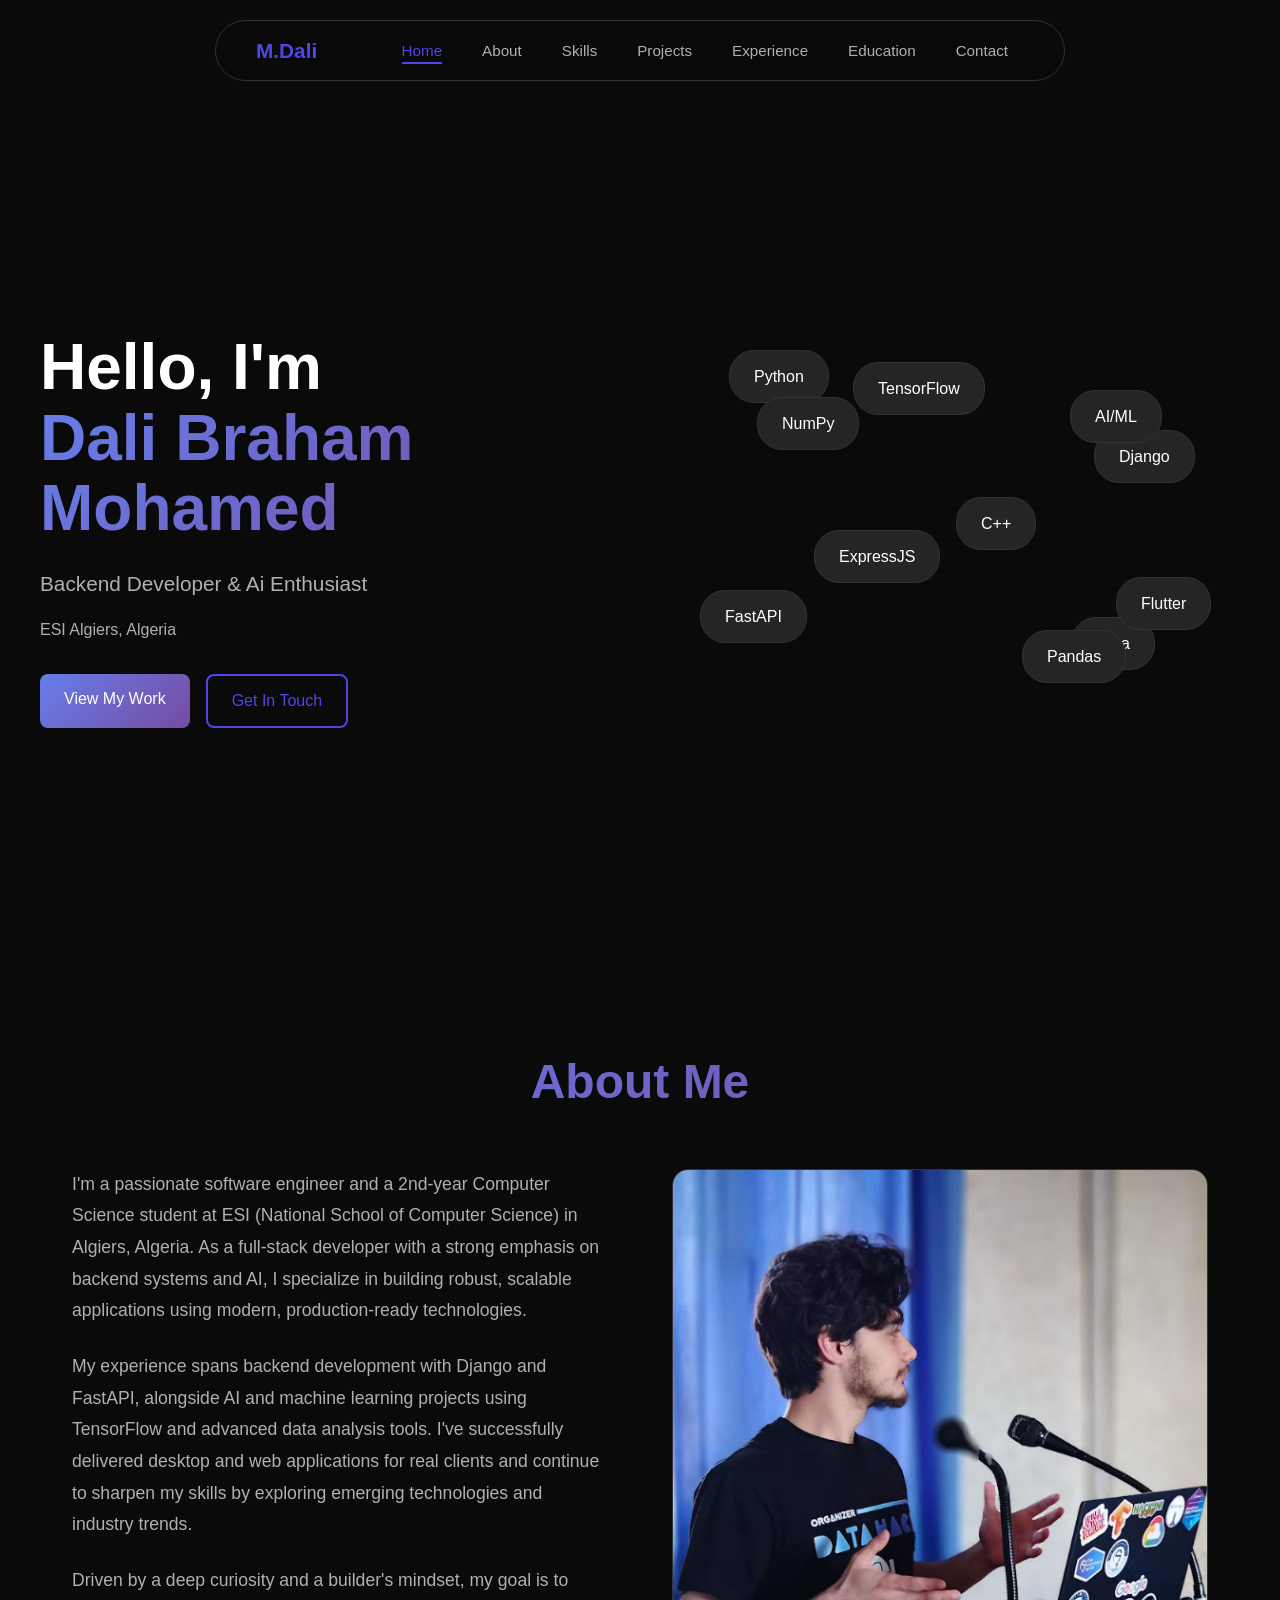
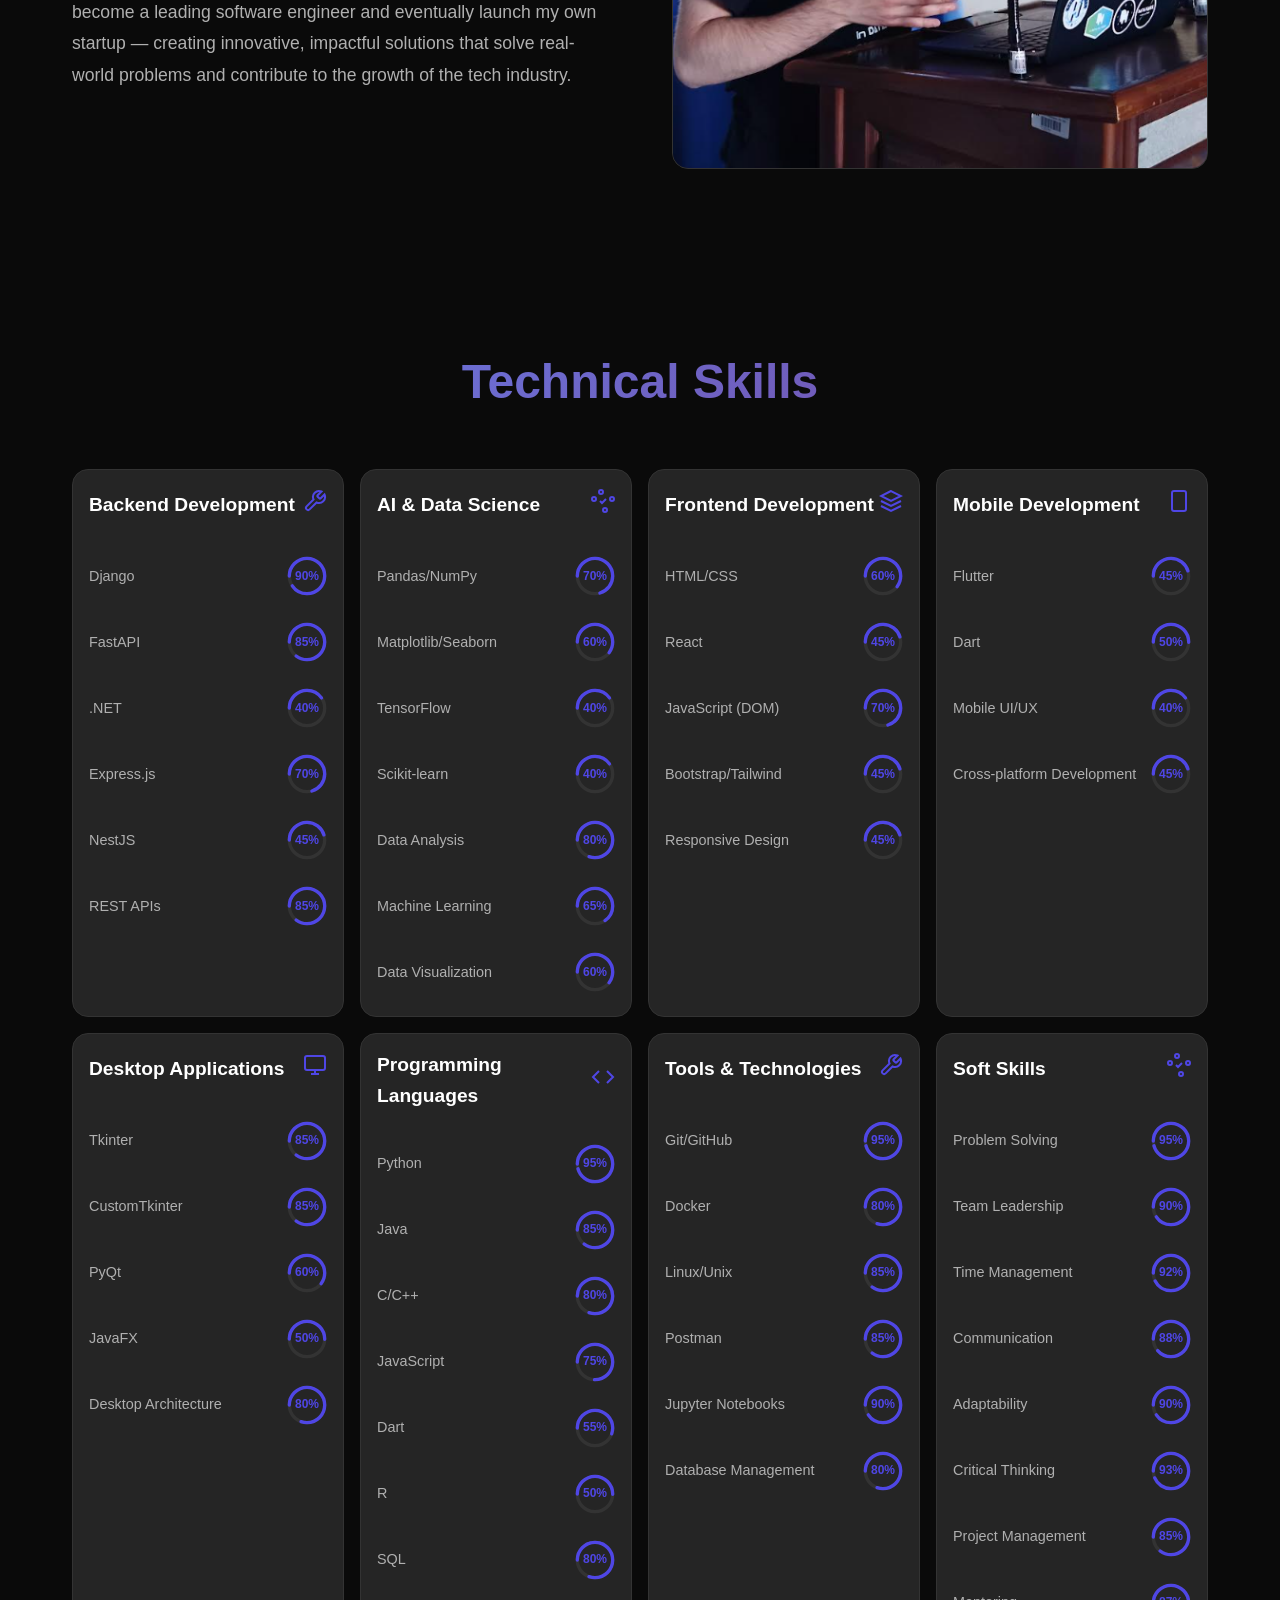
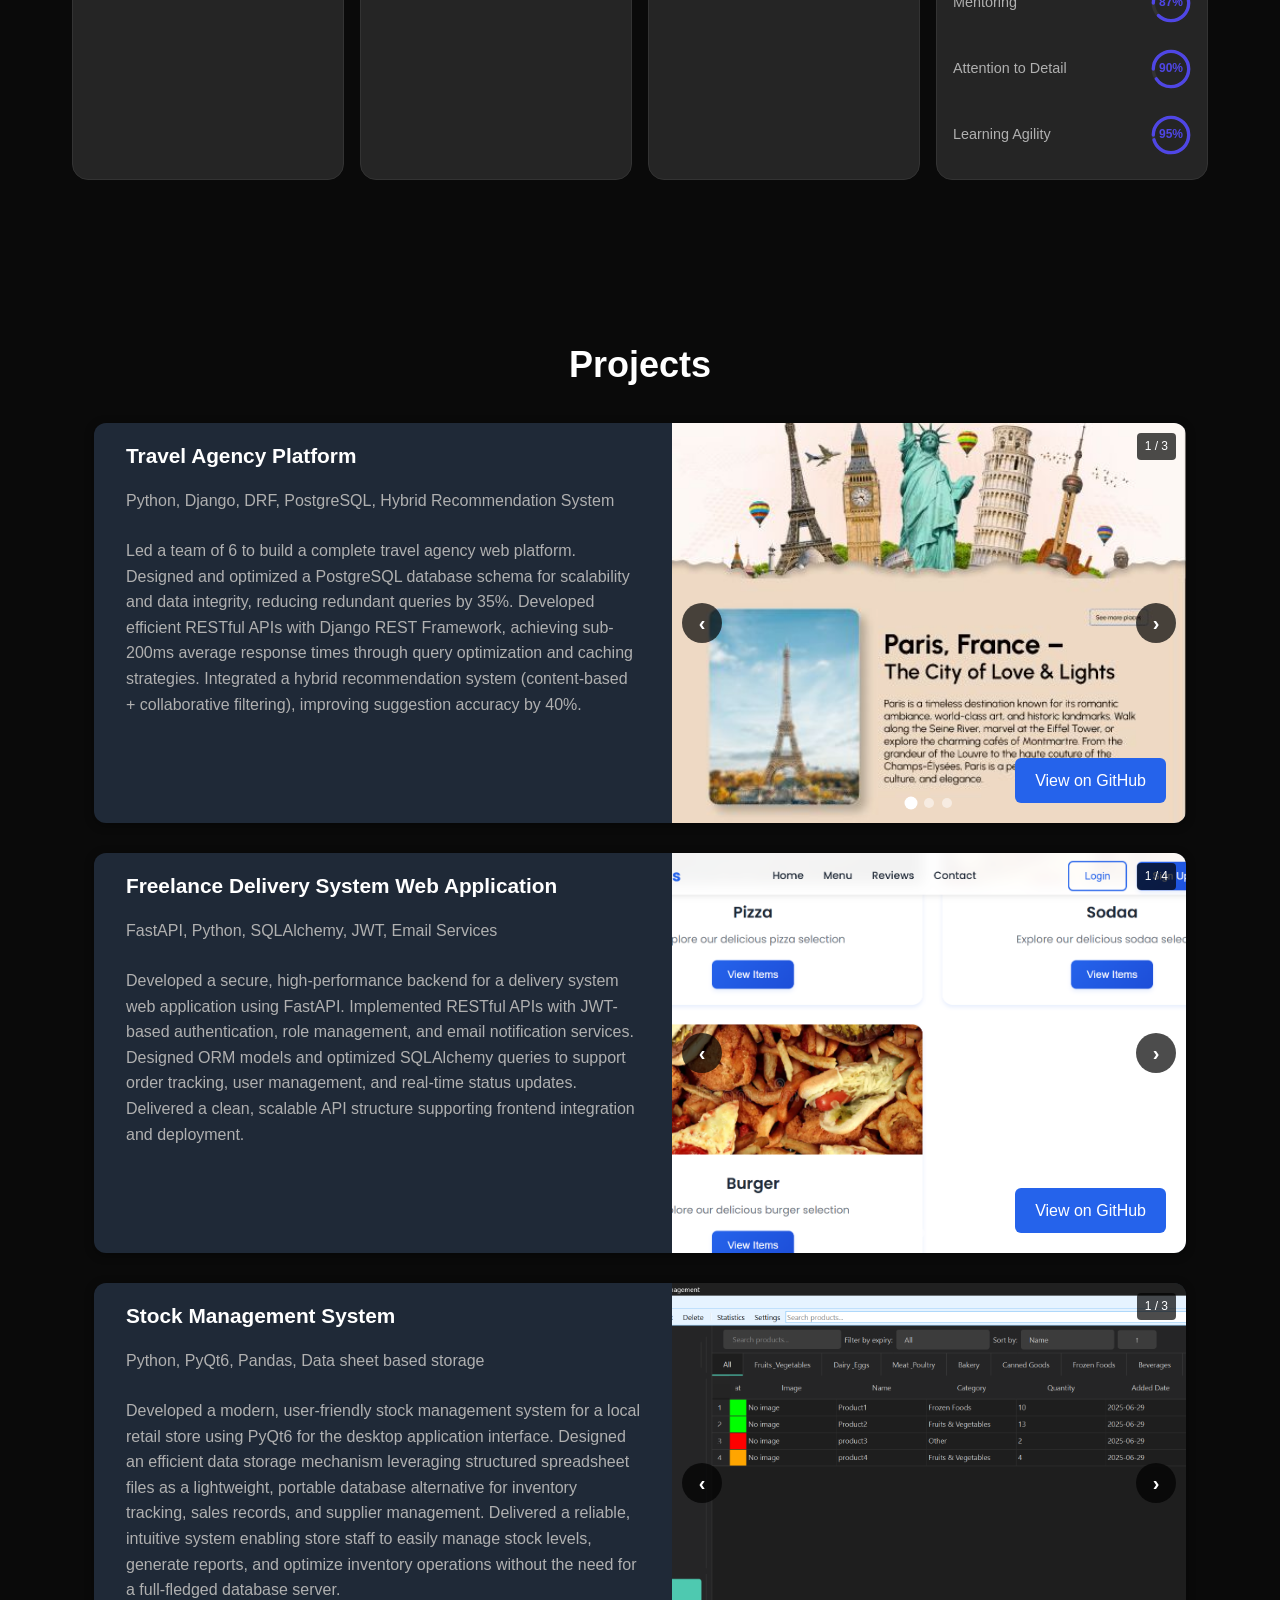
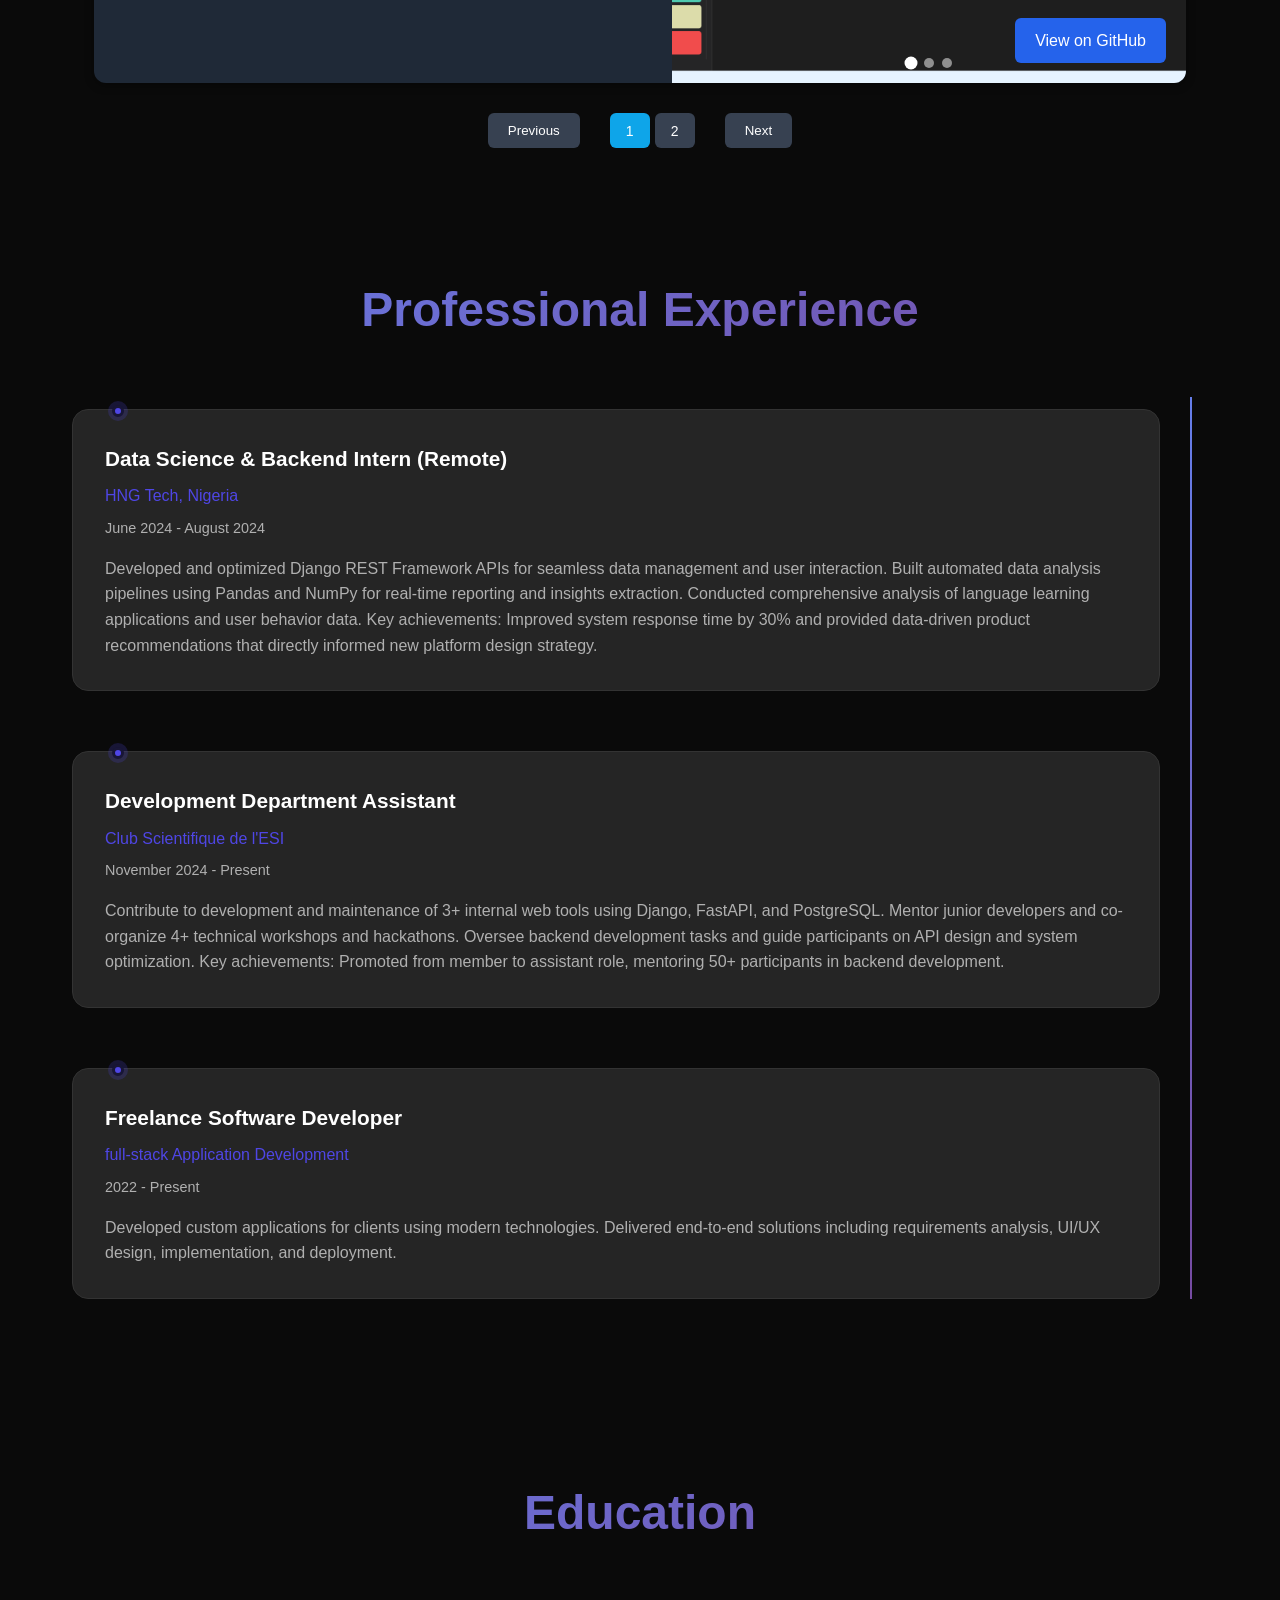
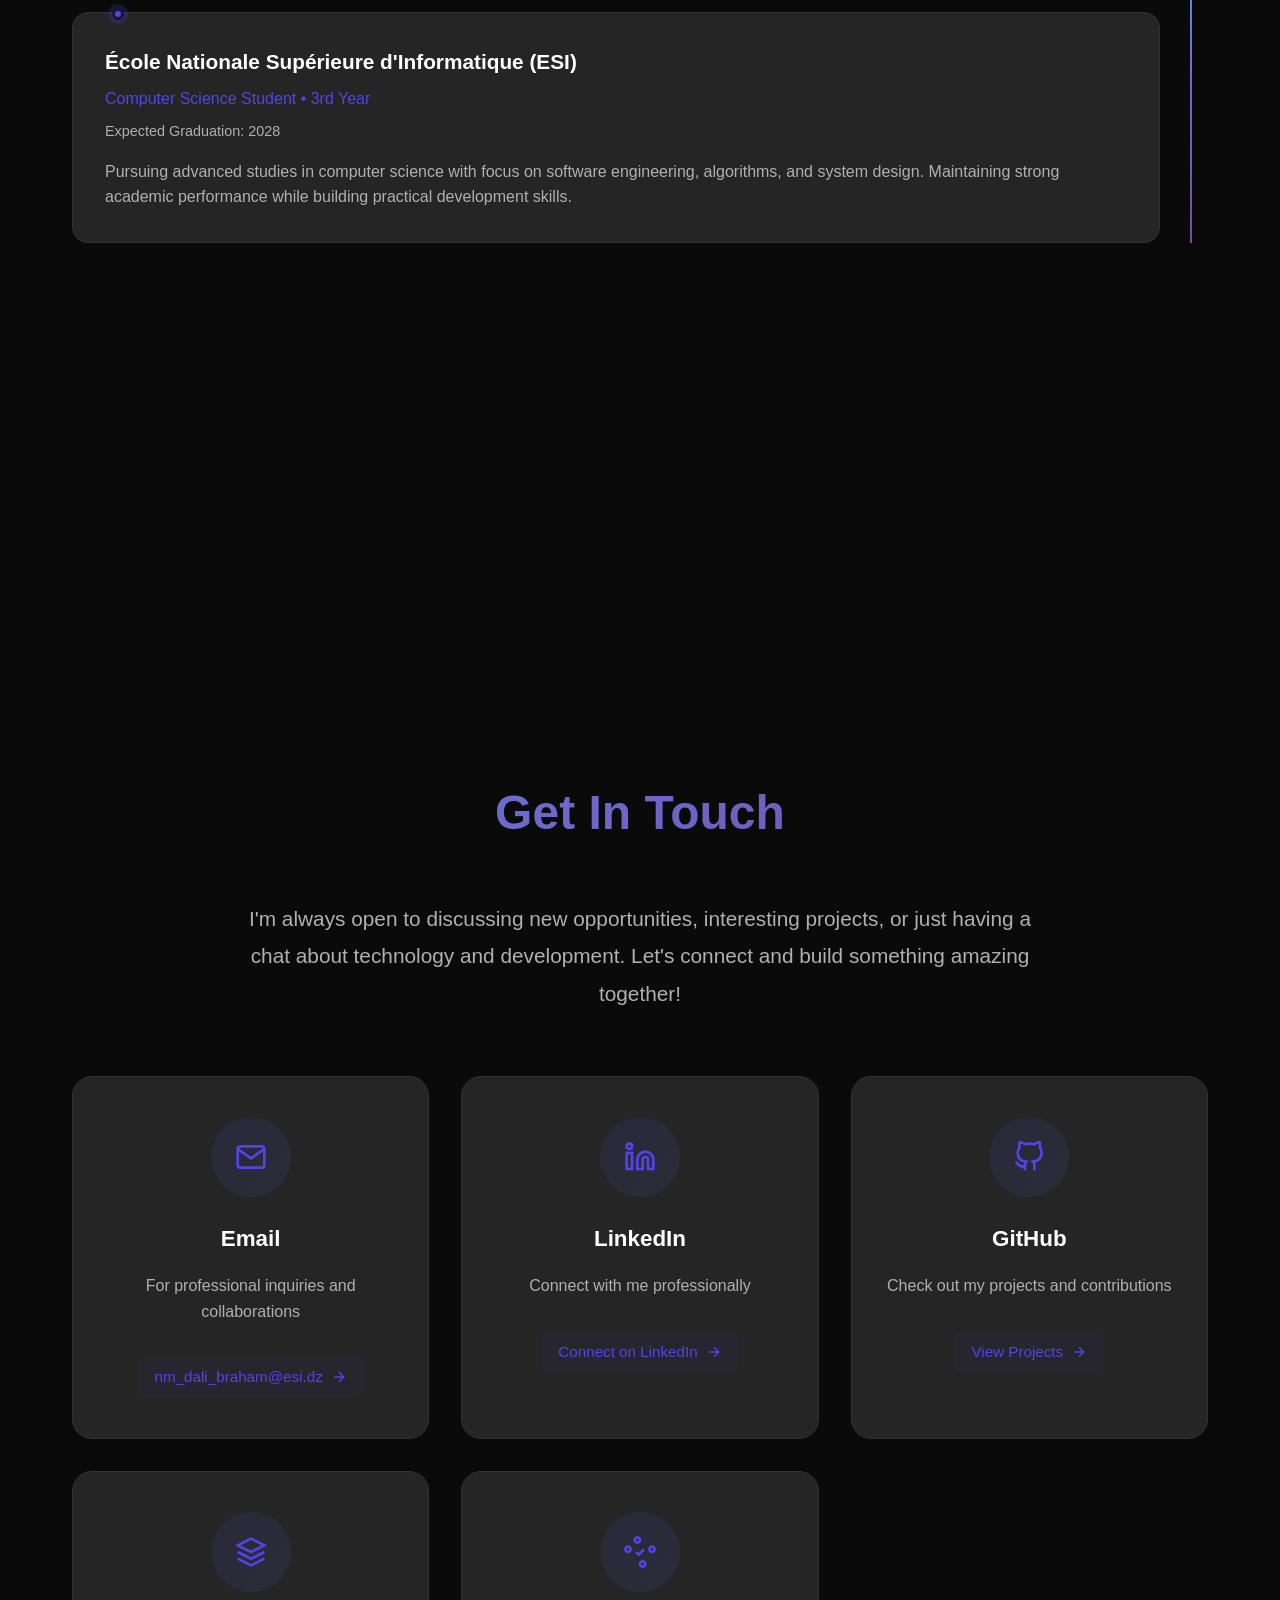
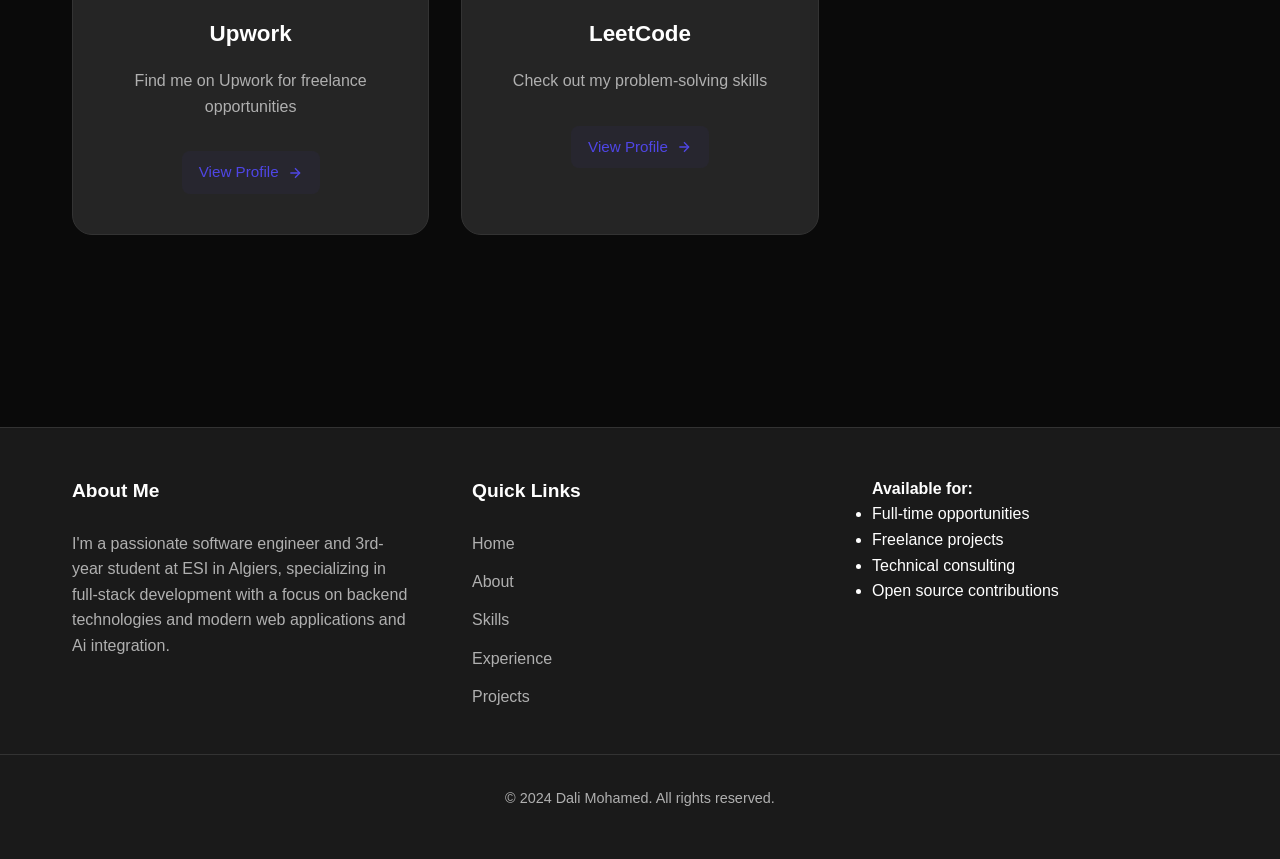
==== commit ae688de3: "final version fr" ====
--- a/index.html
+++ b/index.html
@@ -848,8 +848,8 @@
                         <div class="timeline-marker"></div>
                         <div class="timeline-content">
                             <h3>École Nationale Supérieure d'Informatique (ESI)</h3>
-                            <span class="timeline-role">Computer Science Student • 2nd Year</span>
-                            <span class="timeline-date">2023 - Present</span>
+                            <span class="timeline-role">Computer Science Student • 3rd Year</span>
+                            <span class="timeline-date">Expected Graduation: 2028</span>
                             <p>Pursuing advanced studies in computer science with focus on software engineering, algorithms, and system design. Maintaining strong academic performance while building practical development skills.</p>
                         </div>
                     </div>
@@ -972,12 +972,7 @@
         <div class="footer-content">
             <div class="footer-section">
                 <h3>About Me</h3>
-                <p>I'm a passionate software engineer and 2nd-year student at ESI in Algiers, specializing in full-stack development with a focus on backend technologies and modern web applications.</p>
-                <div class="footer-social">
-                    <a href="https://linkedin.com/in/dali-mohamed" title="LinkedIn" target="_blank">💼</a>
-                    <a href="https://github.com/Dali-M" title="GitHub" target="_blank">🐙</a>
-                    <a href="mailto:dali.mohamed@esi.dz" title="Email">📧</a>
-                </div>
+                <p>I'm a passionate software engineer and 3rd-year student at ESI in Algiers, specializing in full-stack development with a focus on backend technologies and modern web applications and Ai integration.</p>
             </div>
             <div class="footer-section">
                 <h3>Quick Links</h3>
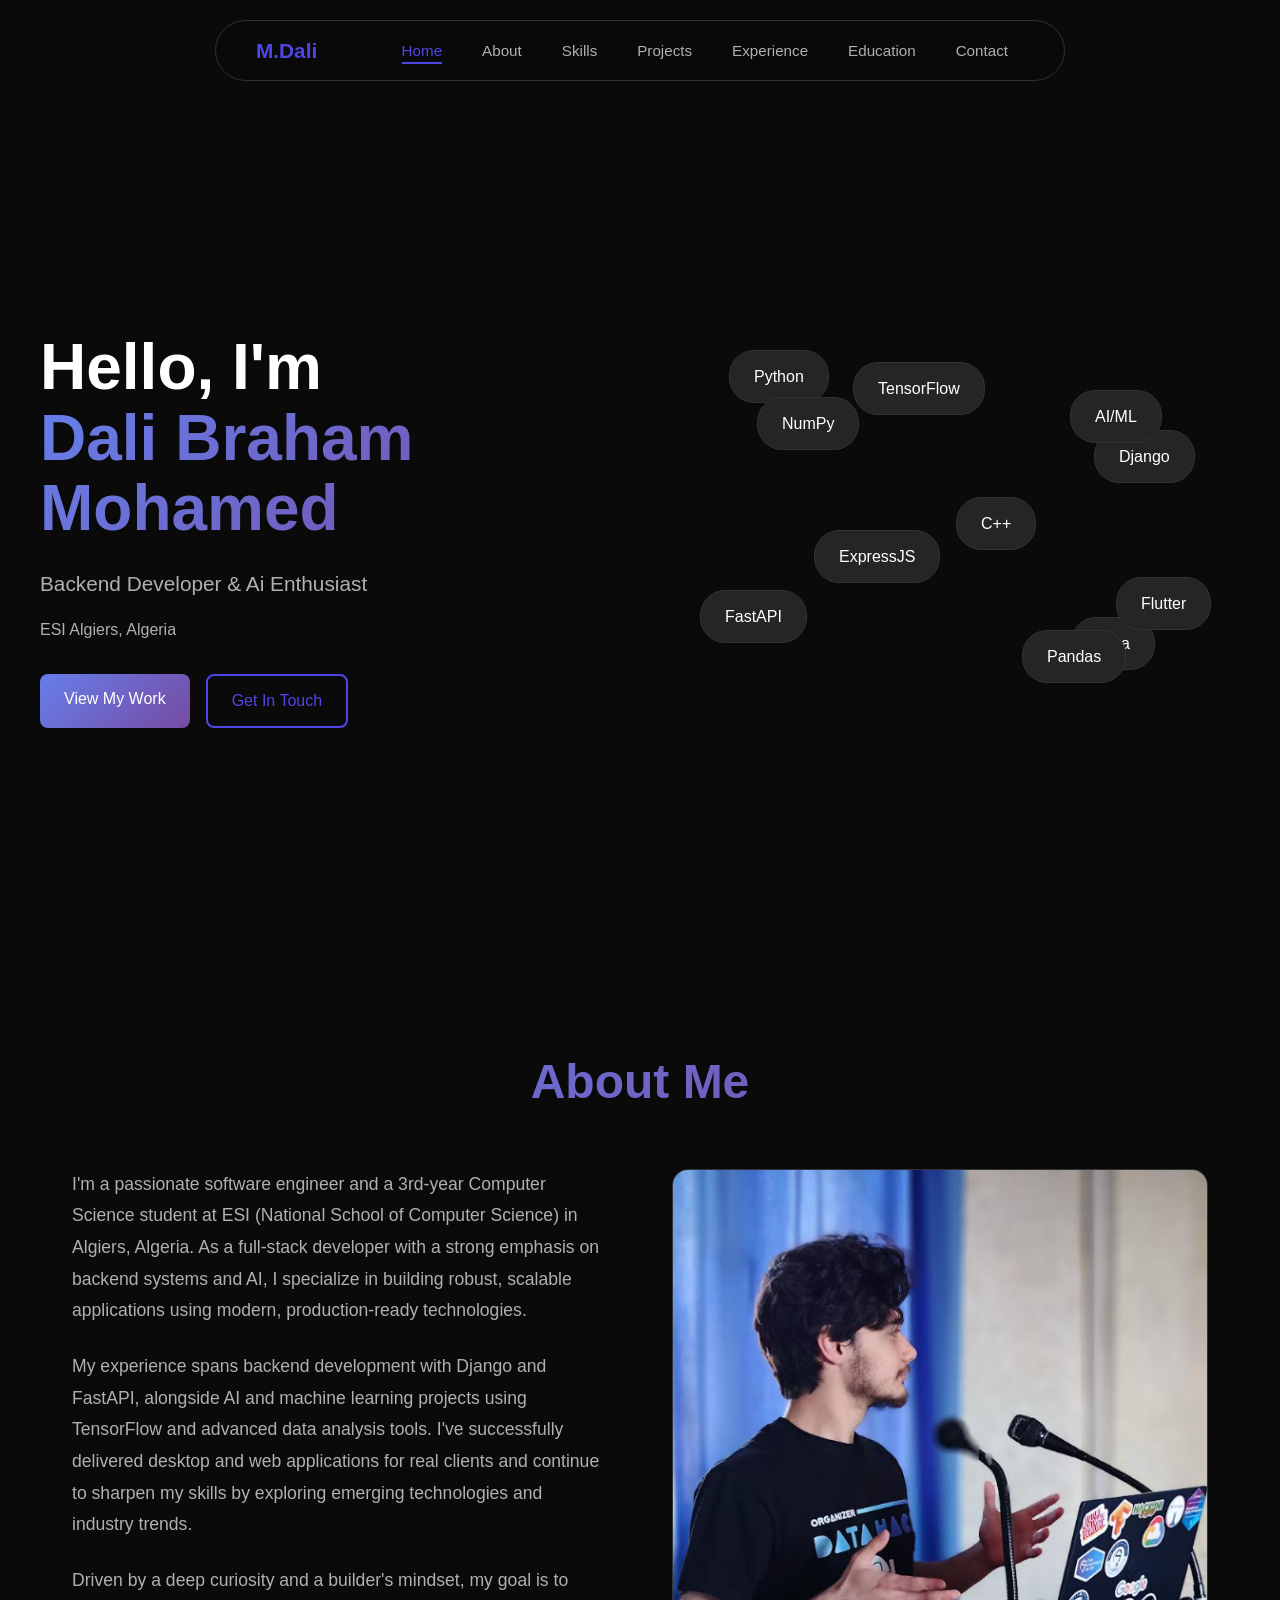
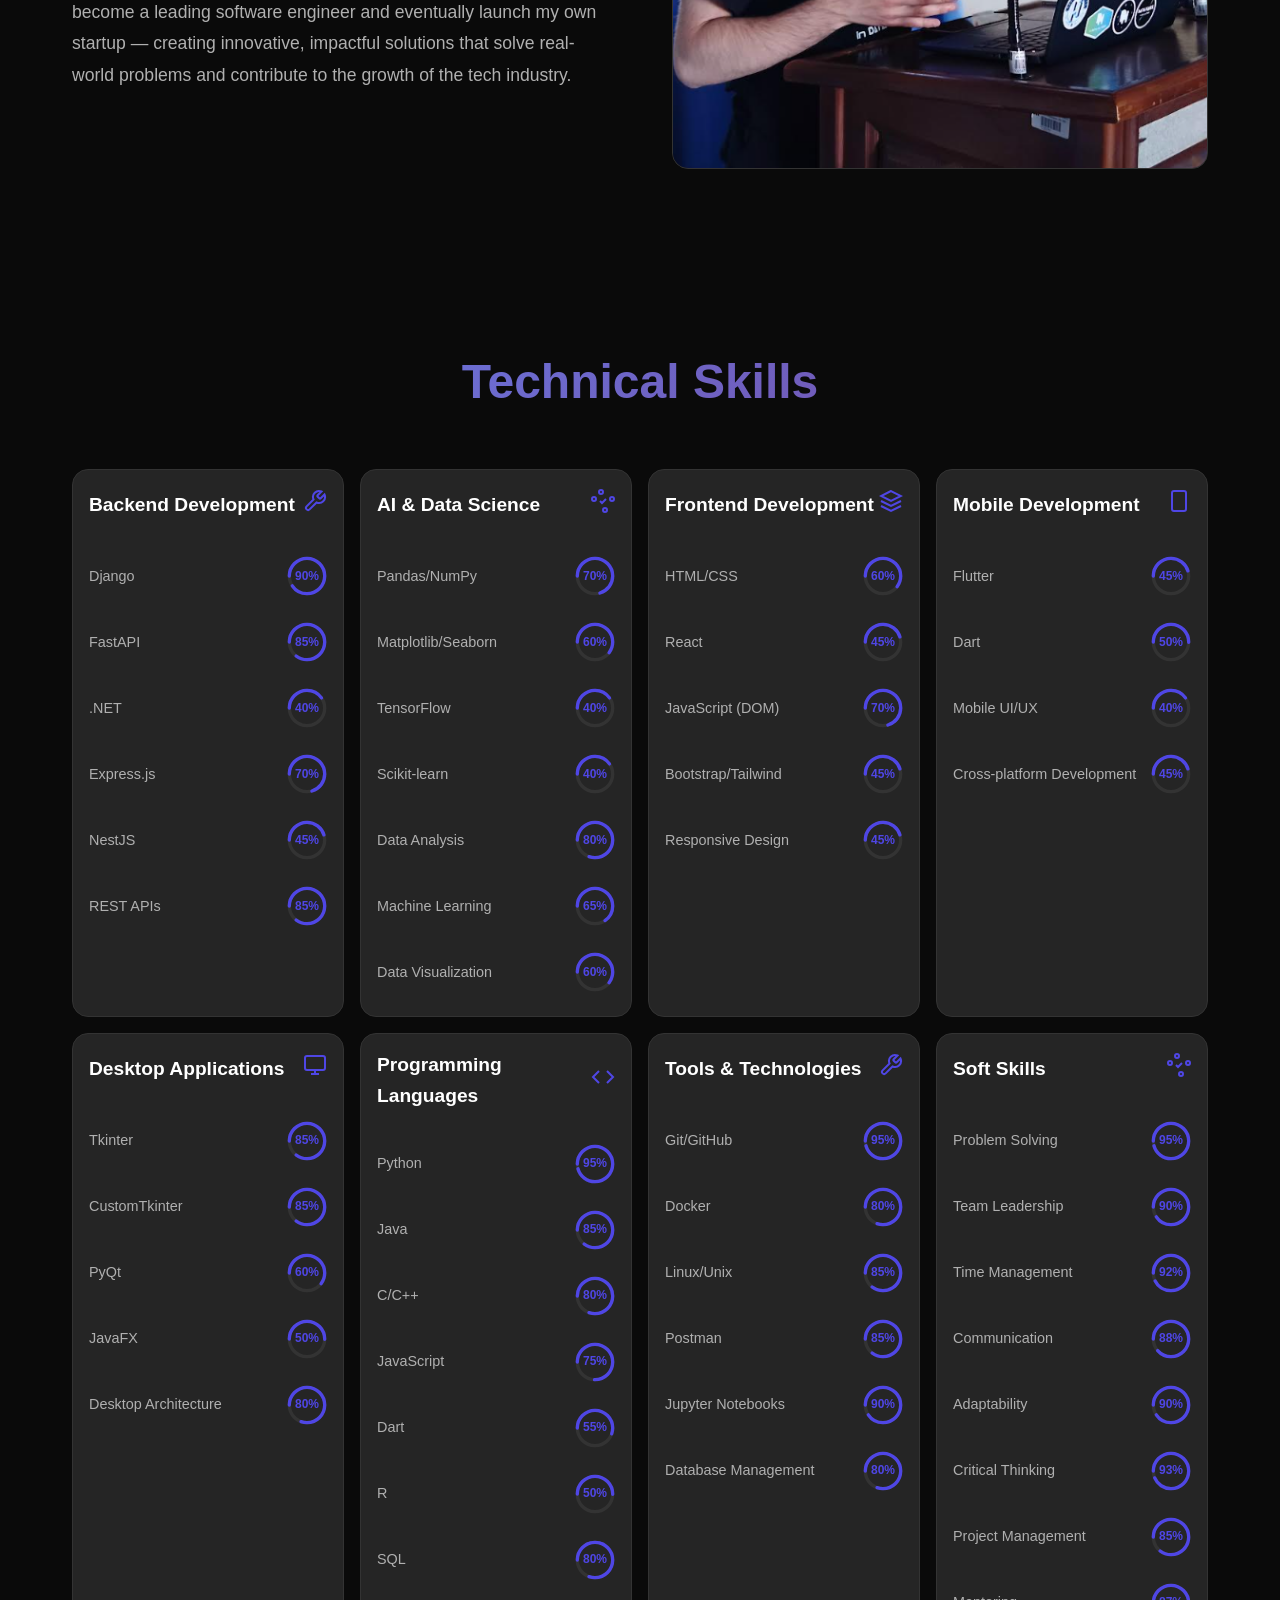
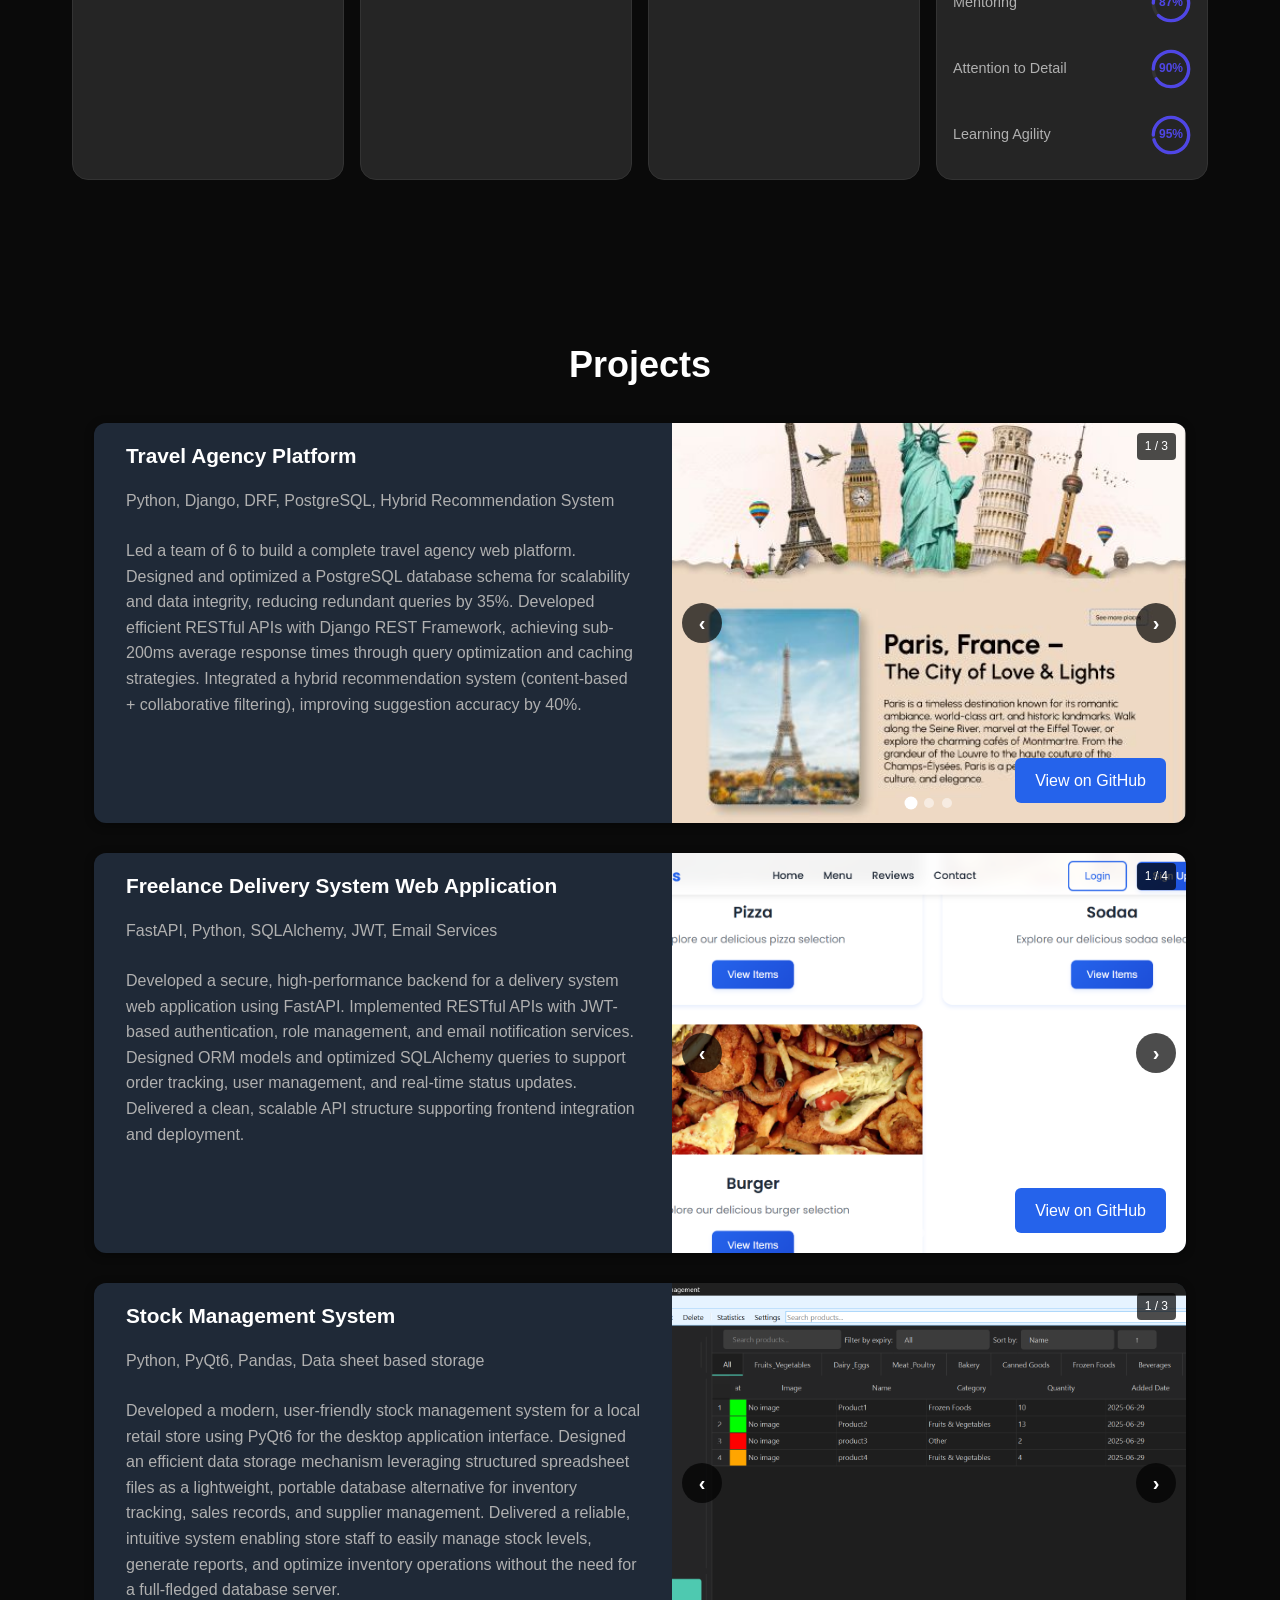
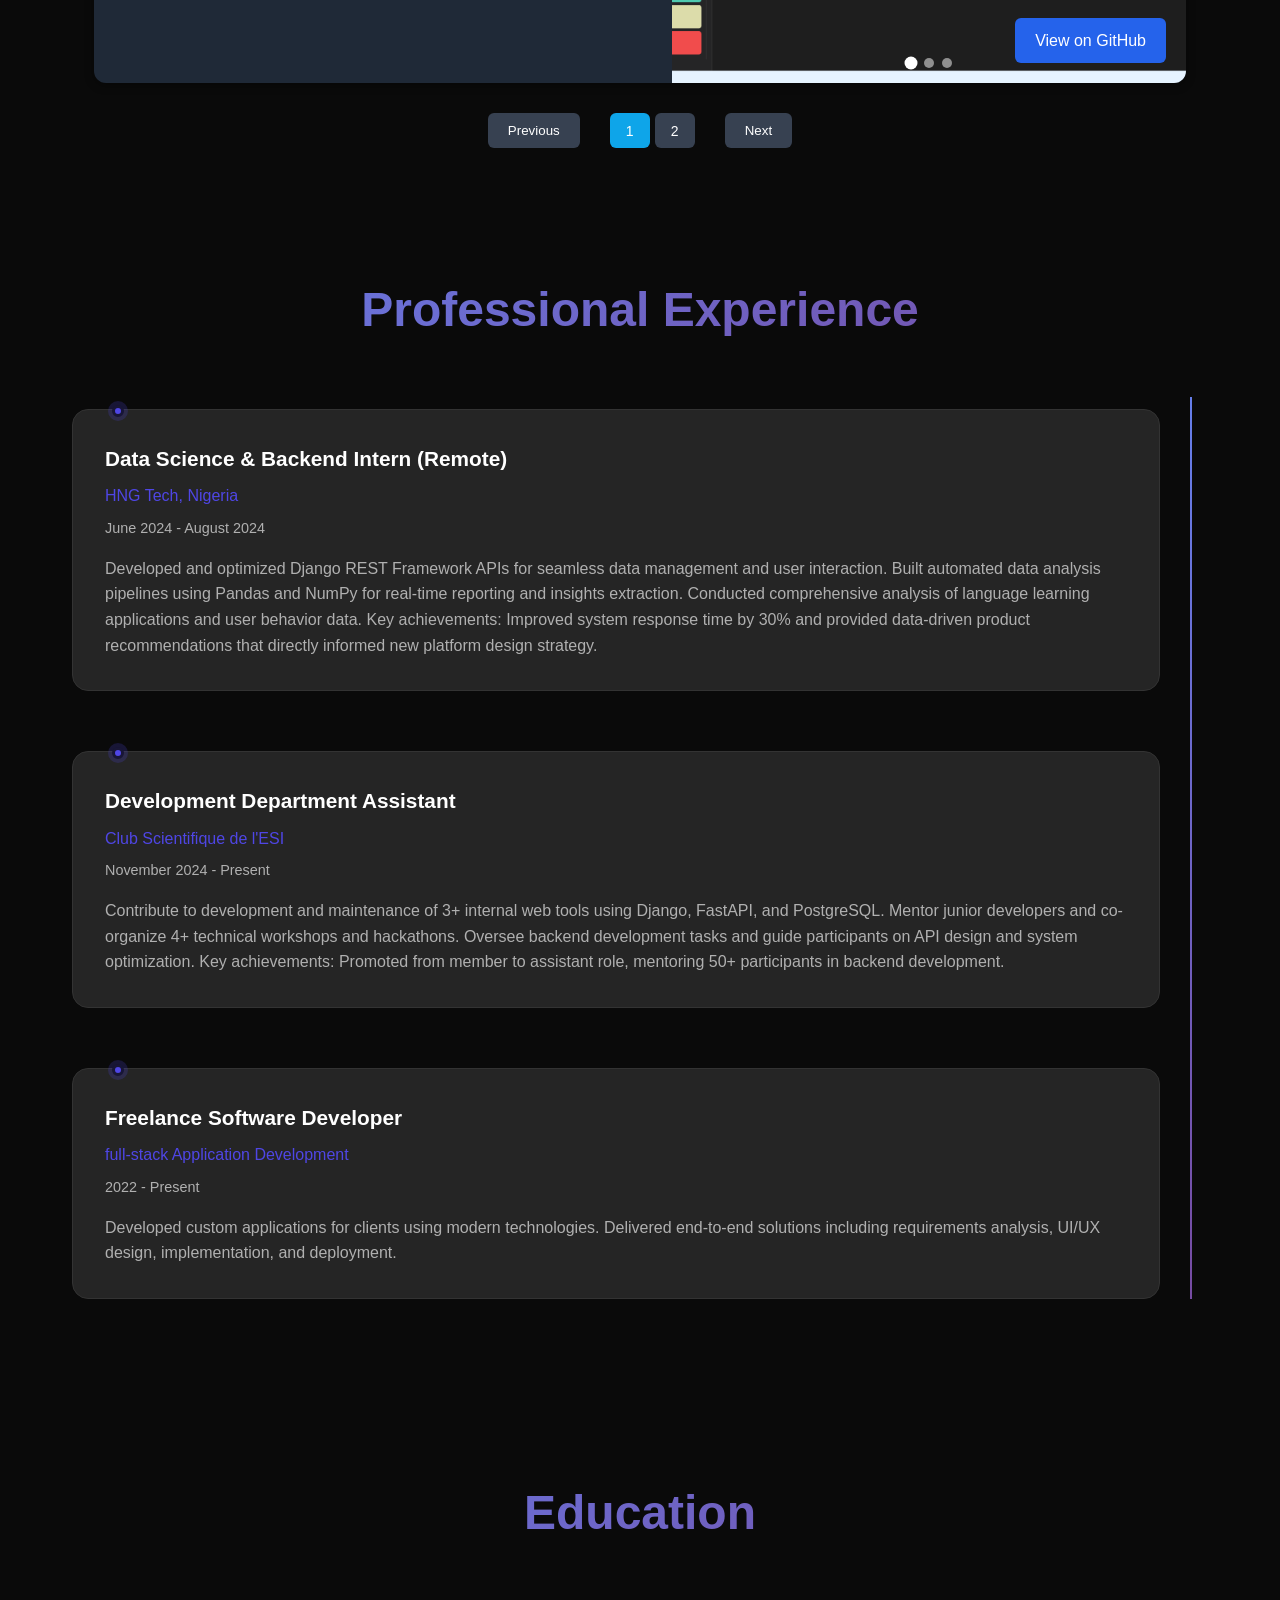
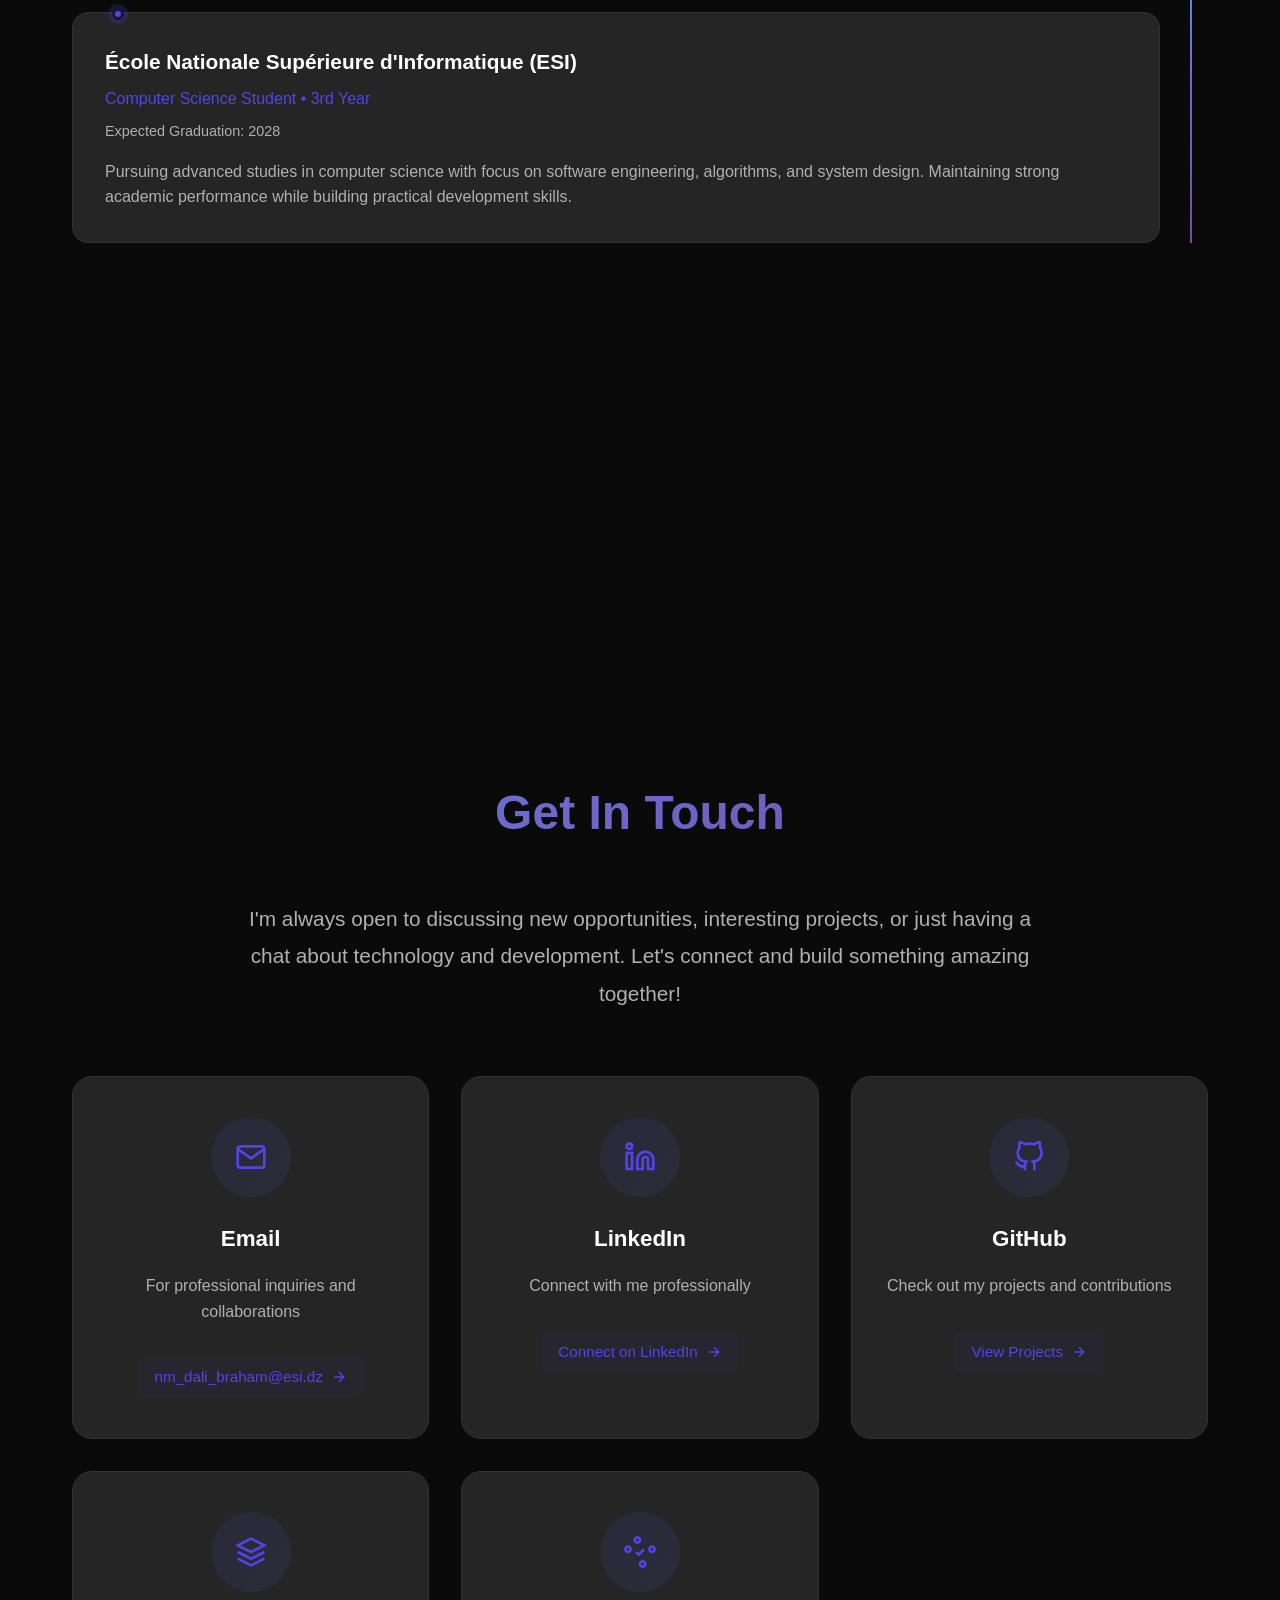
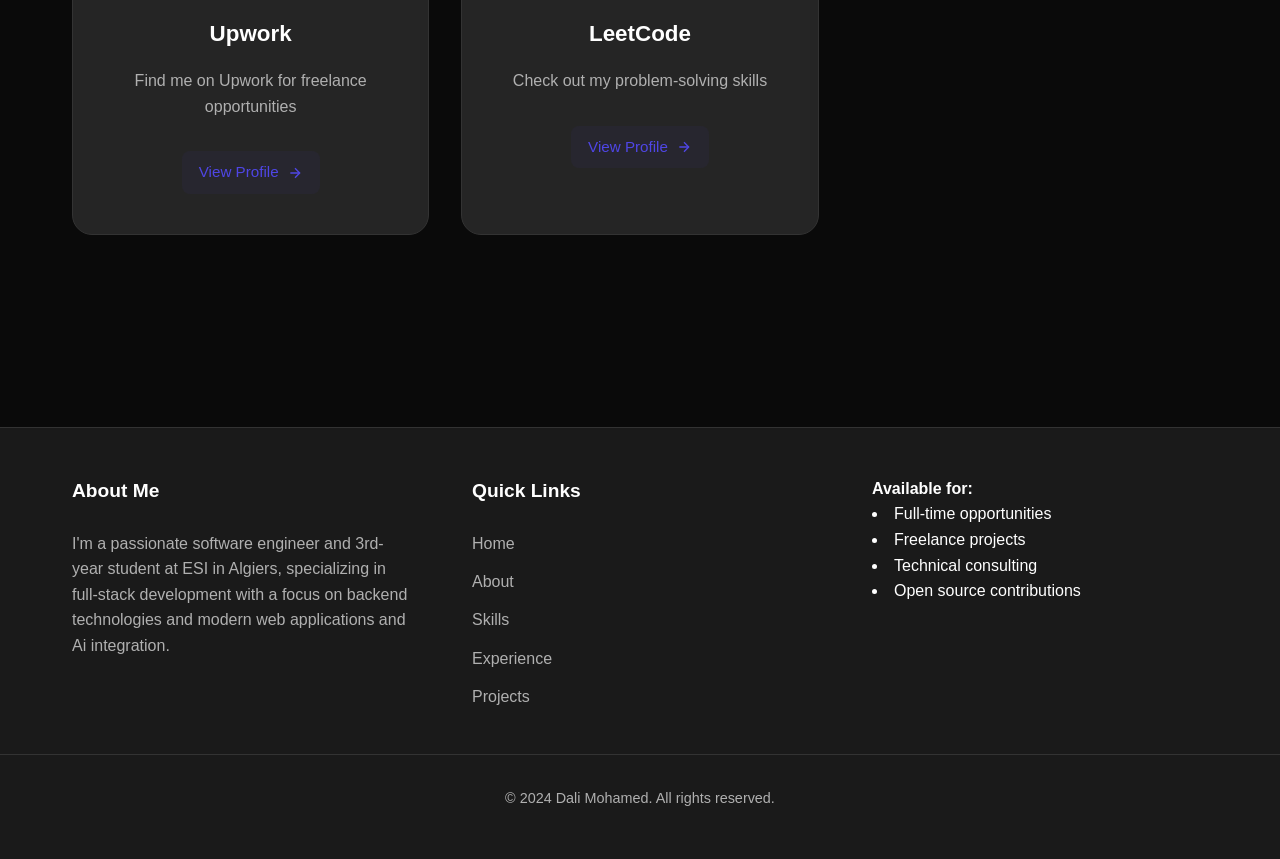
==== commit 70f0c00d: "fixed some responsiveness errors" ====
--- a/index.html
+++ b/index.html
@@ -140,7 +140,7 @@
                 <div class="about-grid">
                     <div class="about-content">
                     <div class="about-text">
-                            <p>I'm a passionate software engineer and a 2nd-year Computer Science student at ESI (National School of Computer Science) in Algiers, Algeria. As a full-stack developer with a strong emphasis on backend systems and AI, I specialize in building robust, scalable applications using modern, production-ready technologies.</p>
+                            <p>I'm a passionate software engineer and a 3rd-year Computer Science student at ESI (National School of Computer Science) in Algiers, Algeria. As a full-stack developer with a strong emphasis on backend systems and AI, I specialize in building robust, scalable applications using modern, production-ready technologies.</p>
                             
                             <p>My experience spans backend development with Django and FastAPI, alongside AI and machine learning projects using TensorFlow and advanced data analysis tools. I've successfully delivered desktop and web applications for real clients and continue to sharpen my skills by exploring emerging technologies and industry trends.</p>
                             
@@ -788,6 +788,7 @@
         </section>
 
         <!-- Page 4: Projects -->
+        
         <section id="projects" class="page">
             <h2 class="section-title">Projects</h2>
           
@@ -800,7 +801,8 @@
               <button id="prevPage">Previous</button>
               <button id="nextPage">Next</button>
             </div>
-          </section>
+        </section>
+        
 
         <!-- Page 5: Experience -->
         <section id="experience" class="page">
@@ -988,7 +990,7 @@
             
                 <div class="footer-availability">
                     <h4>Available for:</h4>
-                    <ul>
+                    <ul style="list-style-position: inside;">
                         <li>Full-time opportunities</li>
                         <li>Freelance projects</li>
                         <li>Technical consulting</li>
--- a/styles.css
+++ b/styles.css
@@ -1655,9 +1655,10 @@
     .page-content {
         padding: 0 1rem;
     }
-    
+    .skills-grid{
+        gap: 1rem;
+    }
     .projects-grid,
-    .skills-grid,
     .contact-grid {
         gap: 1.5rem;
     }
@@ -2248,4 +2249,159 @@
 
 .sidebar-close {
     display: block;
+}
+
+/* Very Small Screen Responsive Fixes */
+@media (max-width: 450px) {
+    /* Footer fixes */
+    .footer-content {
+        grid-template-columns: 1fr;
+        gap: 2rem;
+        padding: 0 1rem;
+        text-align: center;
+    }
+    
+    .footer-section h3 {
+        font-size: 1.1rem;
+        margin-bottom: 1rem;
+    }
+    
+    .footer-section p {
+        font-size: 0.85rem;
+        word-wrap: break-word;
+        overflow-wrap: break-word;
+    }
+    
+    .footer-links a {
+        font-size: 0.85rem;
+    }
+    
+    .footer-contact-item {
+        flex-direction: column;
+        align-items: center;
+        gap: 0.5rem;
+        text-align: center;
+    }
+    
+    .footer-contact-item .contact-link {
+        font-size: 0.8rem;
+        word-break: break-word;
+    }
+    
+    .footer-bottom {
+        font-size: 0.8rem;
+        padding: 1rem;
+    }
+    
+    /* Navbar fixes */
+    .nav-container {
+        padding: 0.5rem 1rem;
+    }
+    
+    .nav-brand {
+        font-size: 1.1rem;
+    }
+    
+    .sidebar-toggle {
+        padding: 0.3rem;
+    }
+    
+    .sidebar-toggle span {
+        width: 20px;
+        height: 2px;
+    }
+    
+    /* Skills section font size reduction */
+    .skill-card-header h3 {
+        font-size: 1rem;
+    }
+    
+    .skill-name {
+        font-size: 0.8rem;
+        min-width: 100px;
+    }
+    
+    .skill-percentage {
+        font-size: 0.6rem;
+    }
+    
+    .skill-circle {
+        width: 40px;
+        height: 40px;
+    }
+    
+    /* General text size adjustments */
+    .page-title {
+        font-size: 1.8rem;
+    }
+    
+    .hero-title {
+        font-size: 2rem;
+    }
+    
+    .section-title {
+        font-size: 1.8rem;
+    }
+    
+    .project-content h3 {
+        font-size: 1.1rem;
+    }
+    
+    .project-content p {
+        font-size: 0.85rem;
+    }
+    
+    .timeline-content h3 {
+        font-size: 1.1rem;
+    }
+    
+    .timeline-content p {
+        font-size: 0.85rem;
+    }
+    
+    /* Contact section adjustments */
+    .contact-card h3 {
+        font-size: 1rem;
+    }
+    
+    .contact-card p {
+        font-size: 0.8rem;
+    }
+    
+    .contact-link {
+        font-size: 0.8rem;
+        padding: 0.3rem 0.6rem;
+    }
+    
+    /* About section adjustments */
+    .about-text p {
+        font-size: 0.9rem;
+    }
+    
+    /* Button adjustments */
+    .btn {
+        font-size: 0.85rem;
+        padding: 0.6rem 1rem;
+    }
+    
+    /* Sidebar adjustments */
+    .sidebar {
+        width: 100%;
+    }
+    
+    .sidebar-content {
+        padding: 1.5rem;
+    }
+    
+    .nav-text {
+        font-size: 0.9rem;
+    }
+    
+    .sidebar-header h3 {
+        font-size: 1.1rem;
+    }
+    
+    .sidebar-header p {
+        font-size: 0.8rem;
+    }
 }
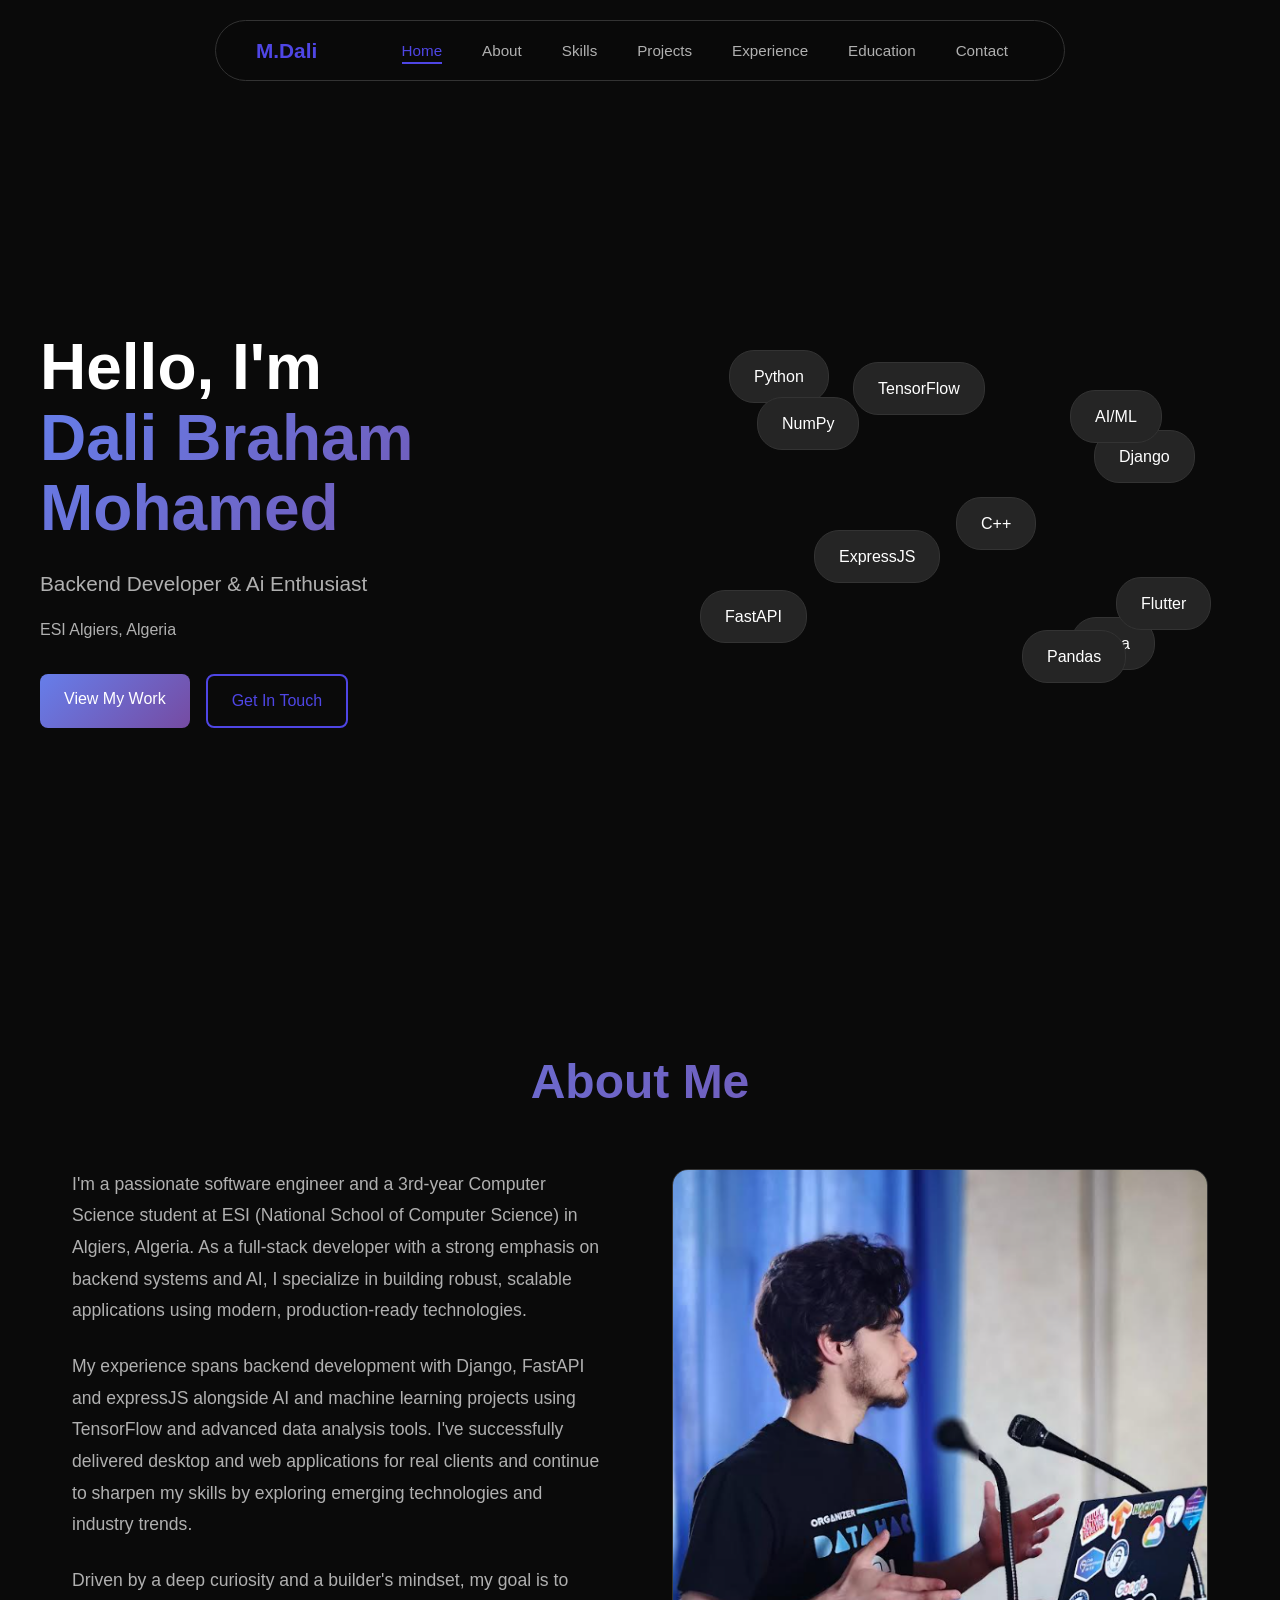
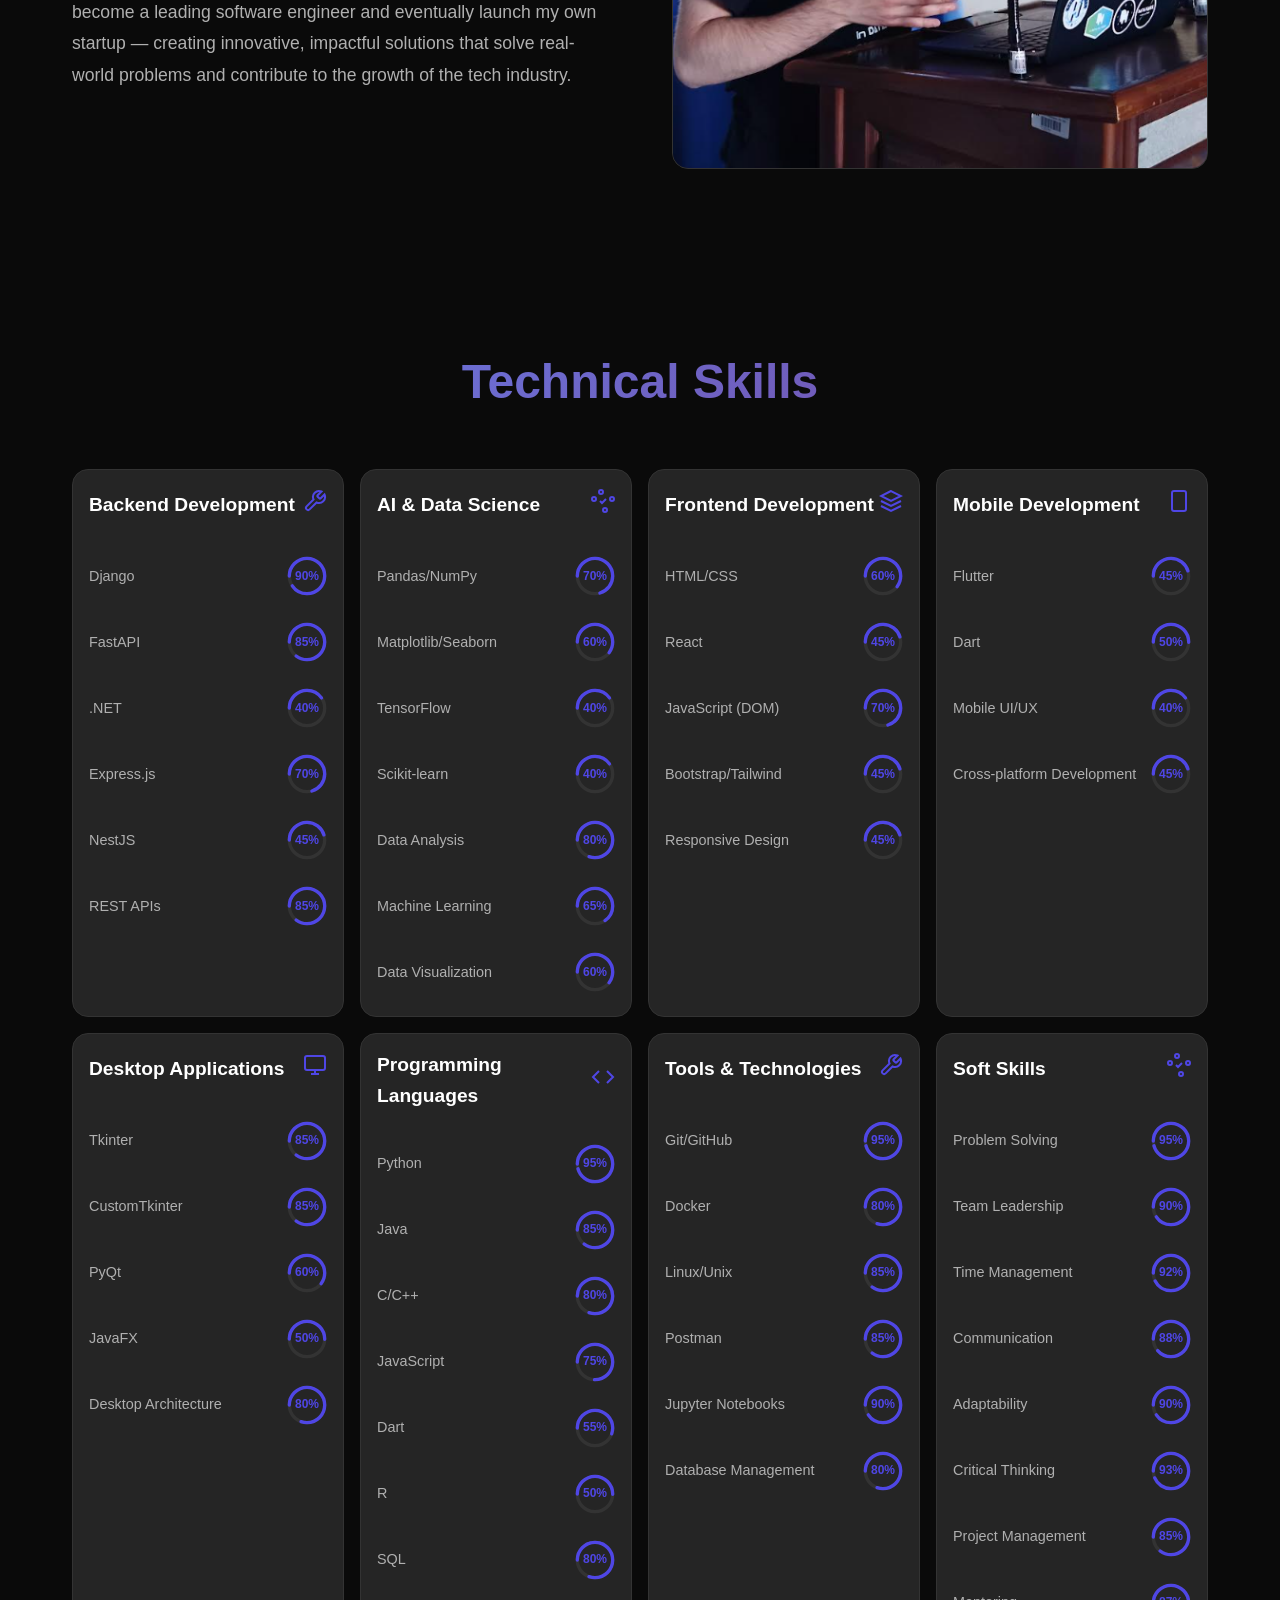
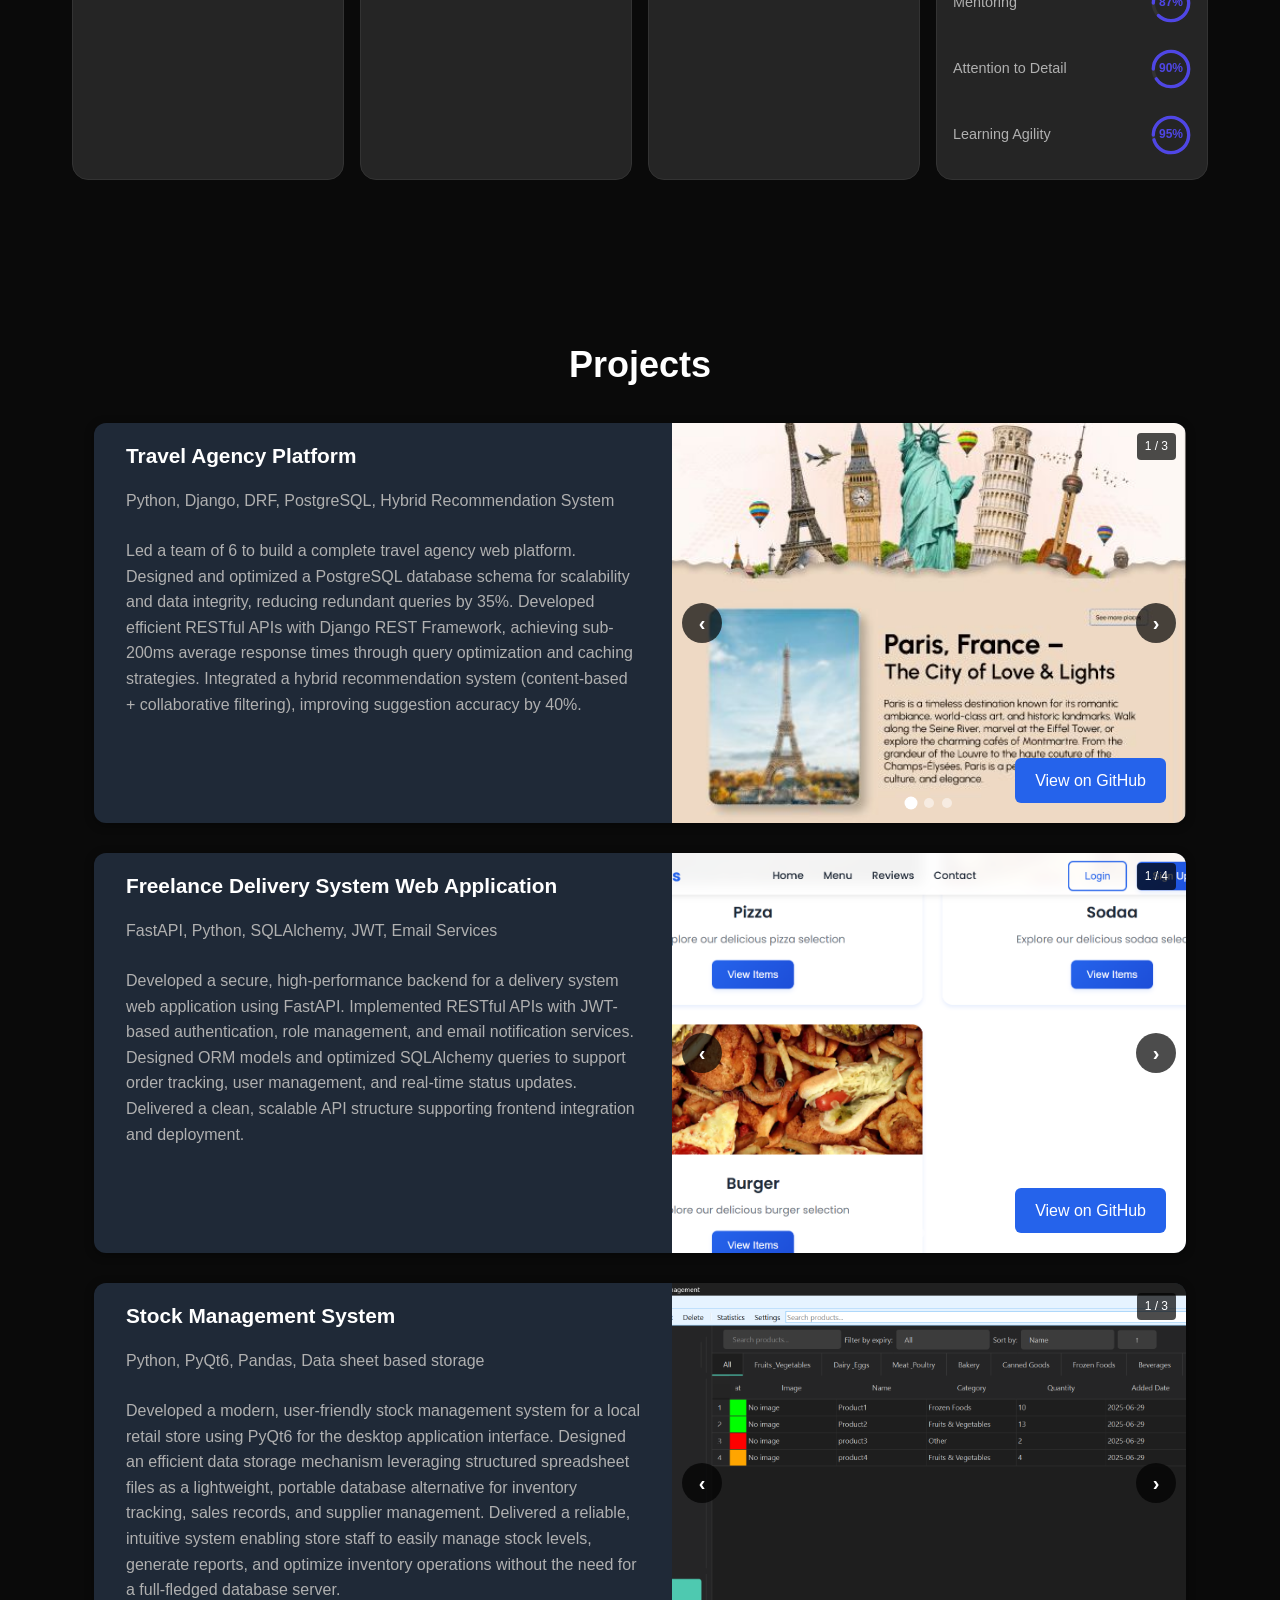
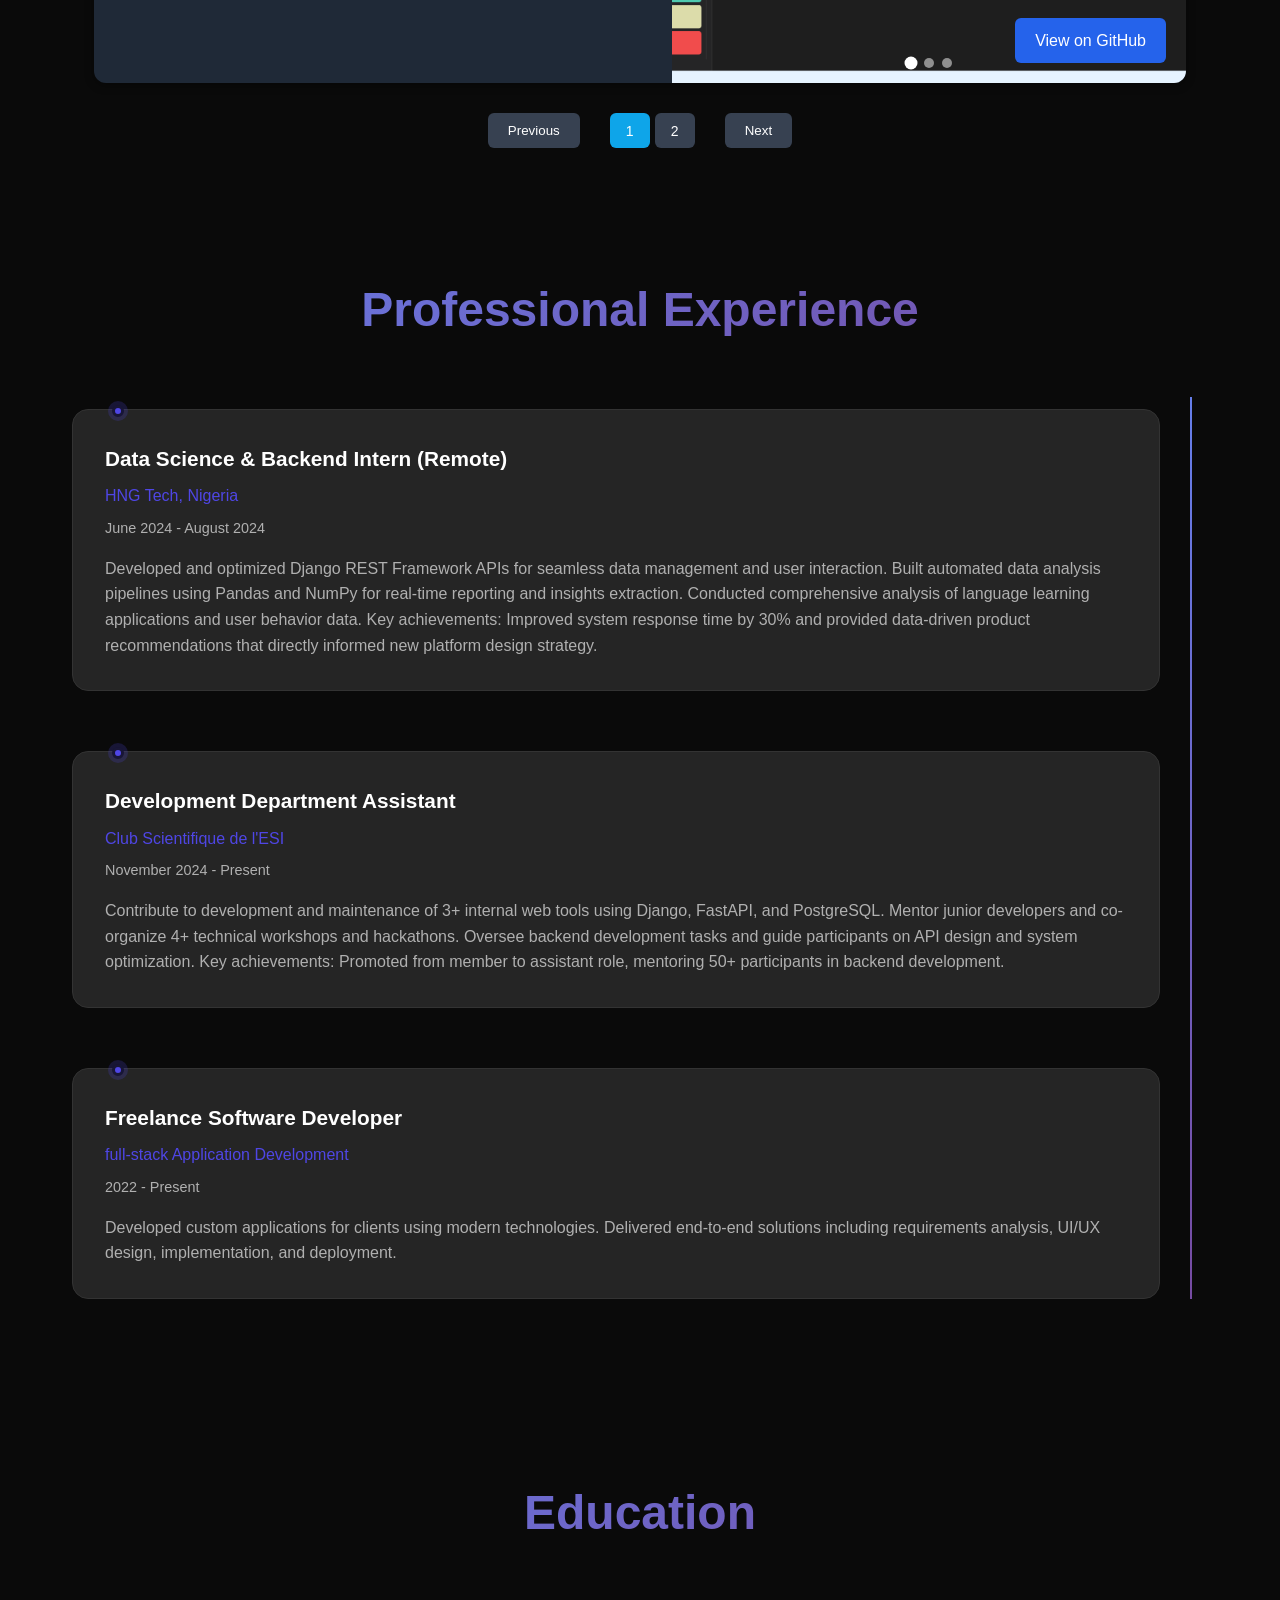
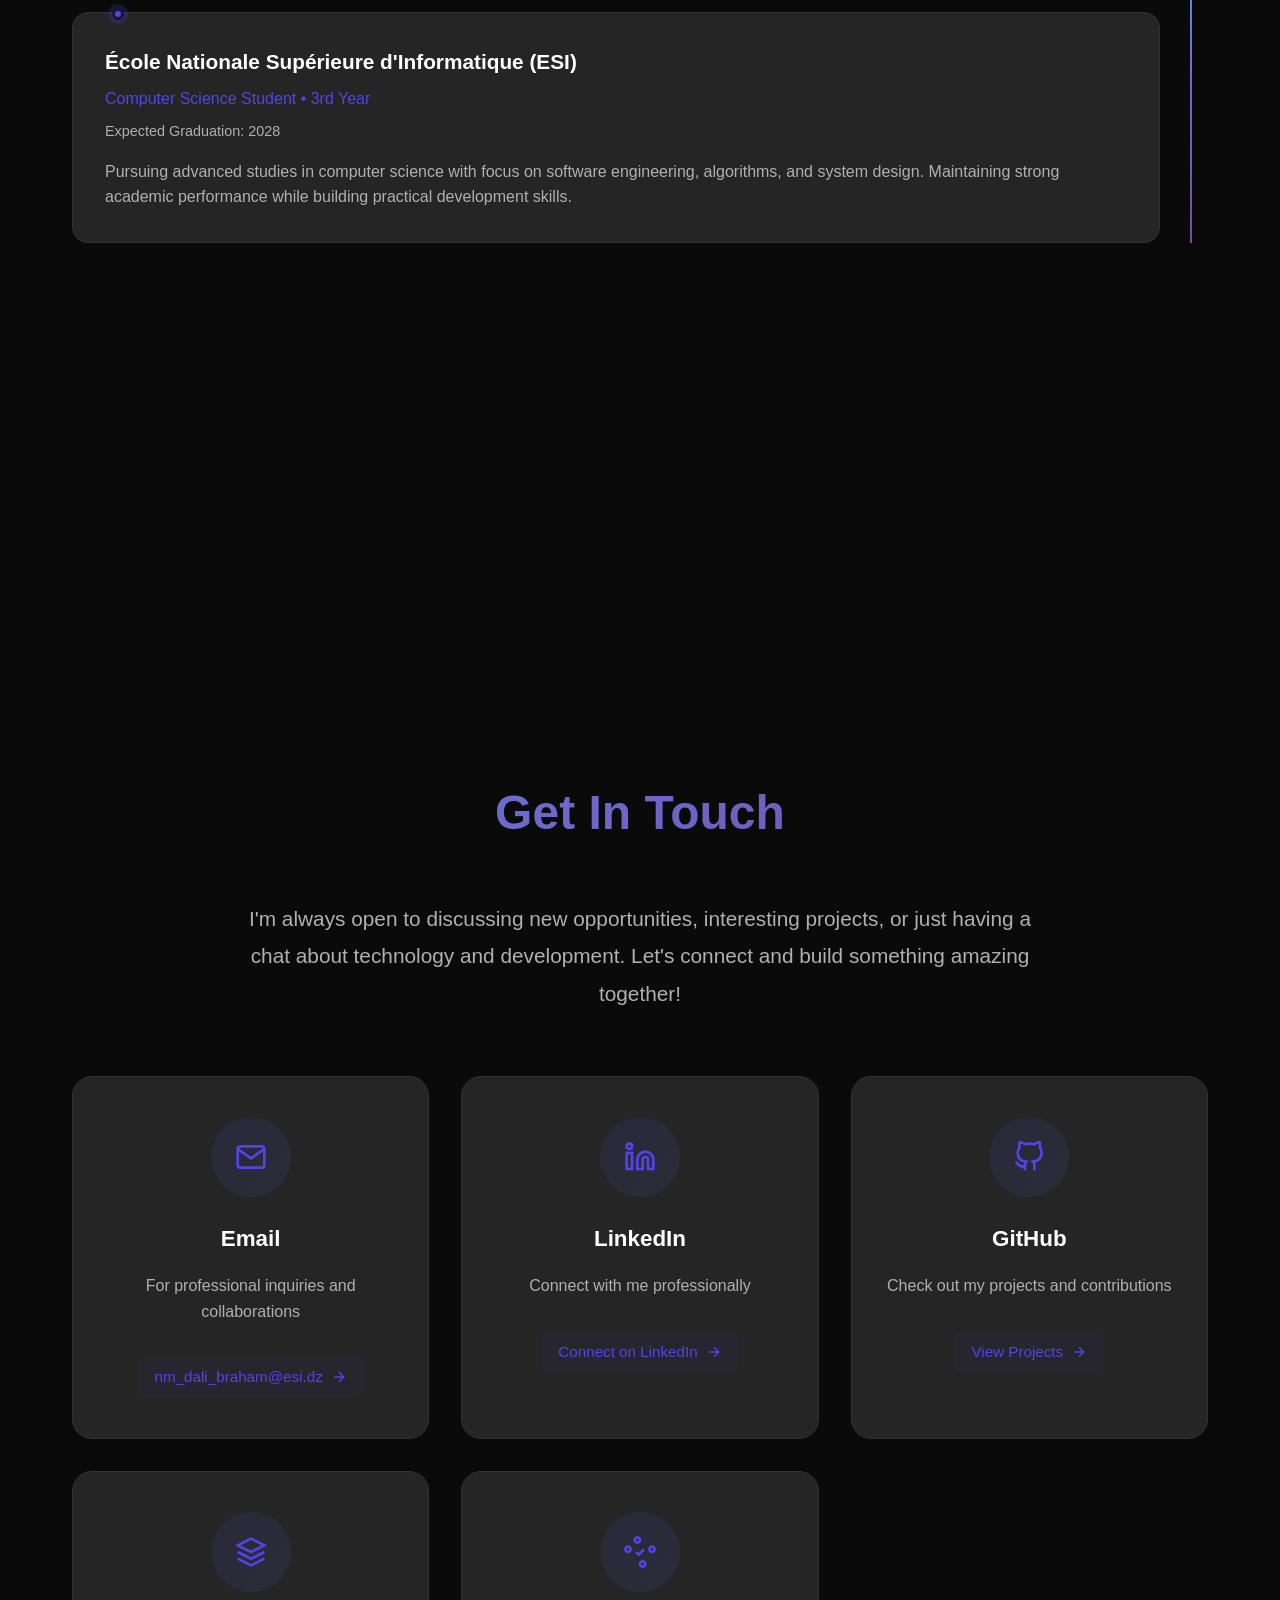
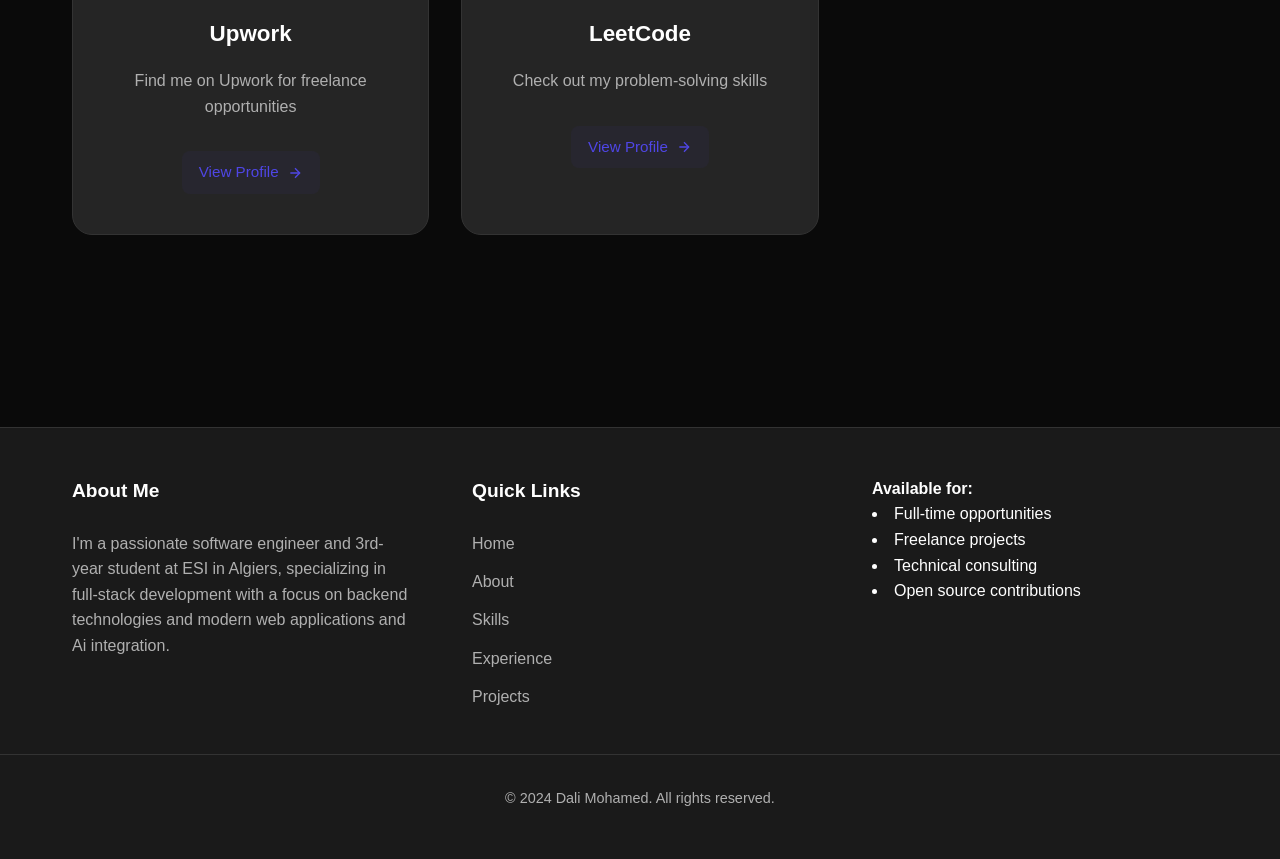
==== commit 89ff546a: "Clean up comments" ====
--- a/index.html
+++ b/index.html
@@ -5,7 +5,7 @@
     <meta name="viewport" content="width=device-width, initial-scale=1.0">
     <title>Dali - Software Engineer</title>
     <link rel="stylesheet" href="styles.css">
-    <link rel="icon" type="image/png" href="./images/melio.png">
+    <link rel="icon" type="image/png" href="./images/favicon_icon.png">
 </head>
 <body>
     <!-- Sidebar -->
@@ -51,19 +51,19 @@
 
             <div class="sidebar-footer">
                 <div class="social-links">
-                    <a href="#" class="social-link">
+                    <a href="https://www.linkedin.com/in/m-dali-braham/" class="social-link">
                         <svg width="20" height="20" viewBox="0 0 24 24" fill="none" stroke="currentColor" stroke-width="2">
                             <path d="M16 8a6 6 0 0 1 6 6v7h-4v-7a2 2 0 0 0-2-2 2 2 0 0 0-2 2v7h-4v-7a6 6 0 0 1 6-6z"/>
                             <rect x="2" y="9" width="4" height="12"/>
                             <circle cx="4" cy="4" r="2"/>
                         </svg>
                     </a>
-                    <a href="#" class="social-link">
+                    <a href="https://github.com/Dali-MDB/" class="social-link">
                         <svg width="20" height="20" viewBox="0 0 24 24" fill="none" stroke="currentColor" stroke-width="2">
                             <path d="M9 19c-5 1.5-5-2.5-7-3m14 6v-3.87a3.37 3.37 0 0 0-.94-2.61c3.14-.35 6.44-1.54 6.44-7A5.44 5.44 0 0 0 20 4.77 5.07 5.07 0 0 0 19.91 1S18.73.65 16 2.48a13.38 13.38 0 0 0-7 0C6.27.65 5.09 1 5.09 1A5.07 5.07 0 0 0 5 4.77a5.44 5.44 0 0 0-1.5 3.78c0 5.42 3.3 6.61 6.44 7A3.37 3.37 0 0 0 9 18.13V22"/>
                         </svg>
                     </a>
-                    <a href="#" class="social-link">
+                    <a href="mailto:nm_dali_braham@esi.dz" class="social-link">
                         <svg width="20" height="20" viewBox="0 0 24 24" fill="none" stroke="currentColor" stroke-width="2">
                             <path d="M4 4h16c1.1 0 2 .9 2 2v12c0 1.1-.9 2-2 2H4c-1.1 0-2-.9-2-2V6c0-1.1.9-2 2-2z"/>
                             <polyline points="22,6 12,13 2,6"/>
@@ -142,7 +142,7 @@
                     <div class="about-text">
                             <p>I'm a passionate software engineer and a 3rd-year Computer Science student at ESI (National School of Computer Science) in Algiers, Algeria. As a full-stack developer with a strong emphasis on backend systems and AI, I specialize in building robust, scalable applications using modern, production-ready technologies.</p>
                             
-                            <p>My experience spans backend development with Django and FastAPI, alongside AI and machine learning projects using TensorFlow and advanced data analysis tools. I've successfully delivered desktop and web applications for real clients and continue to sharpen my skills by exploring emerging technologies and industry trends.</p>
+                            <p>My experience spans backend development with Django, FastAPI and expressJS alongside AI and machine learning projects using TensorFlow and advanced data analysis tools. I've successfully delivered desktop and web applications for real clients and continue to sharpen my skills by exploring emerging technologies and industry trends.</p>
                             
                             <p>Driven by a deep curiosity and a builder's mindset, my goal is to become a leading software engineer and eventually launch my own startup — creating innovative, impactful solutions that solve real-world problems and contribute to the growth of the tech industry.</p>
                         </div>
